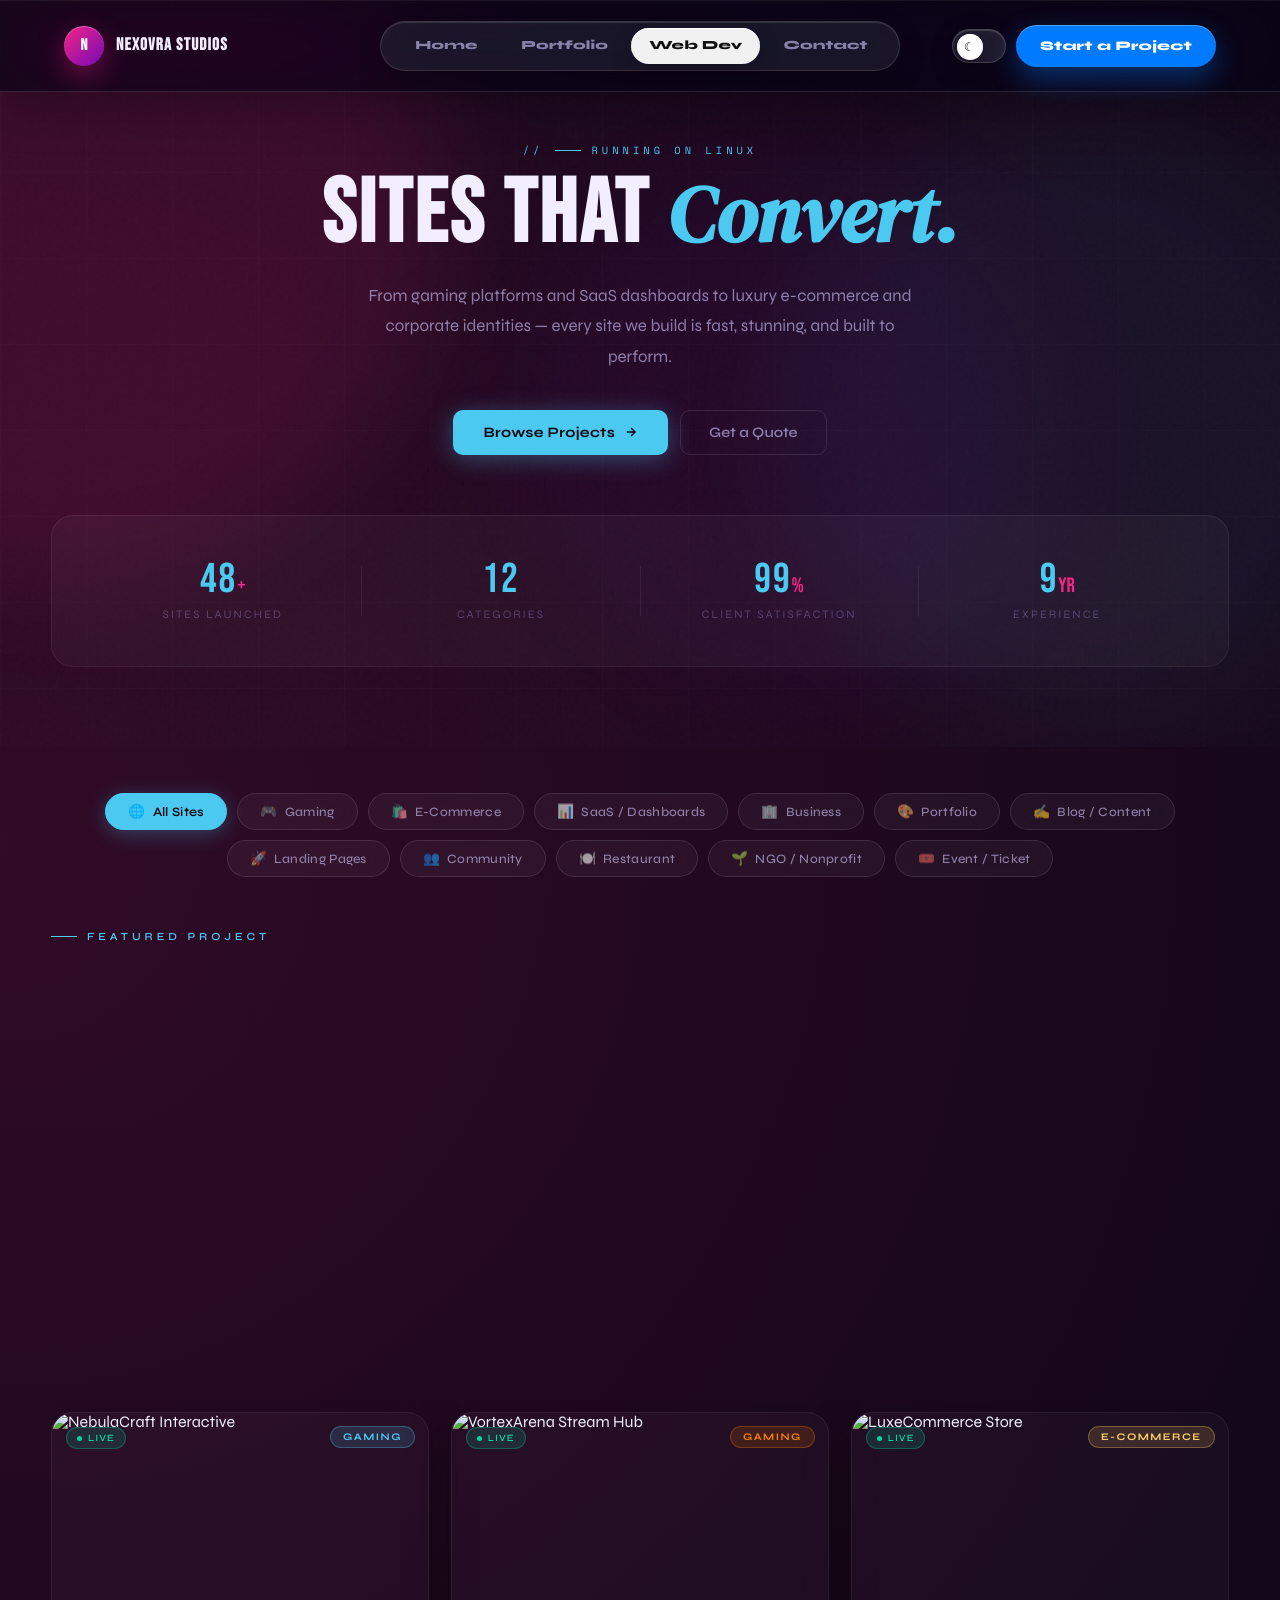
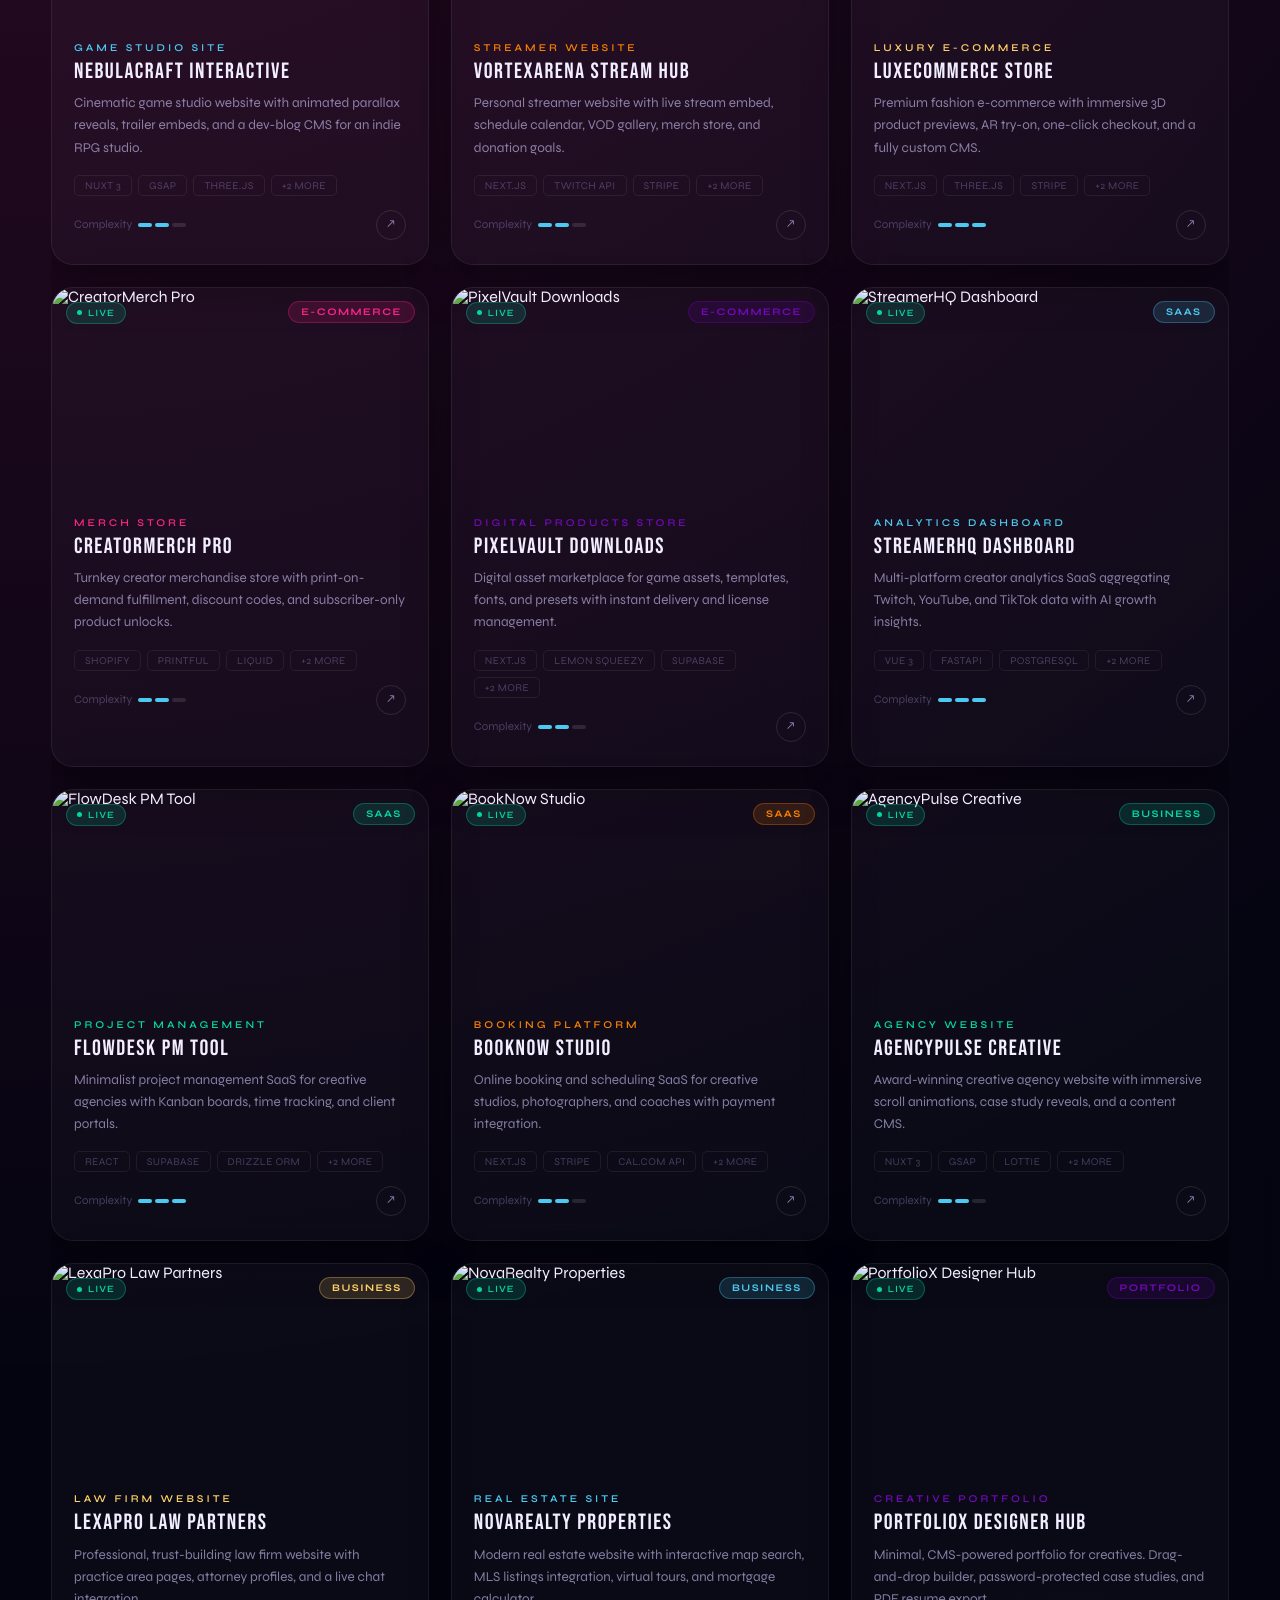
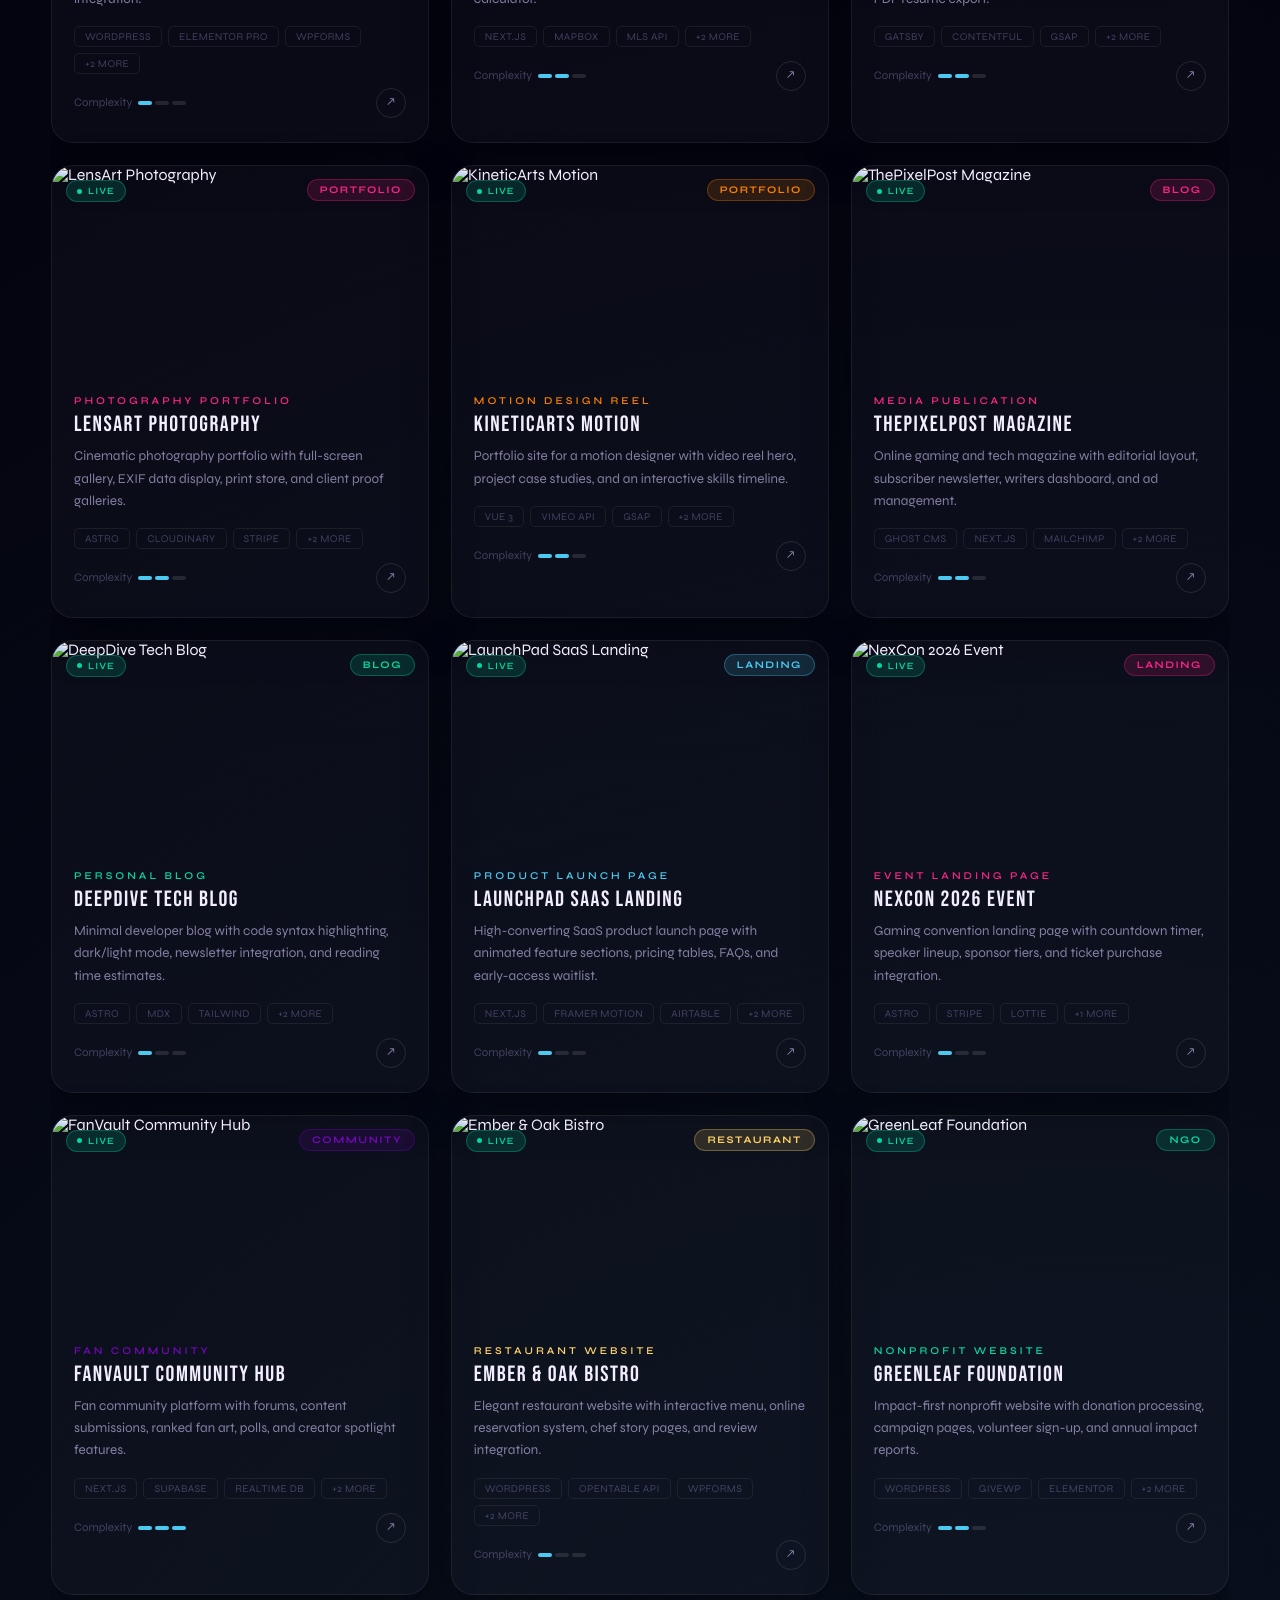
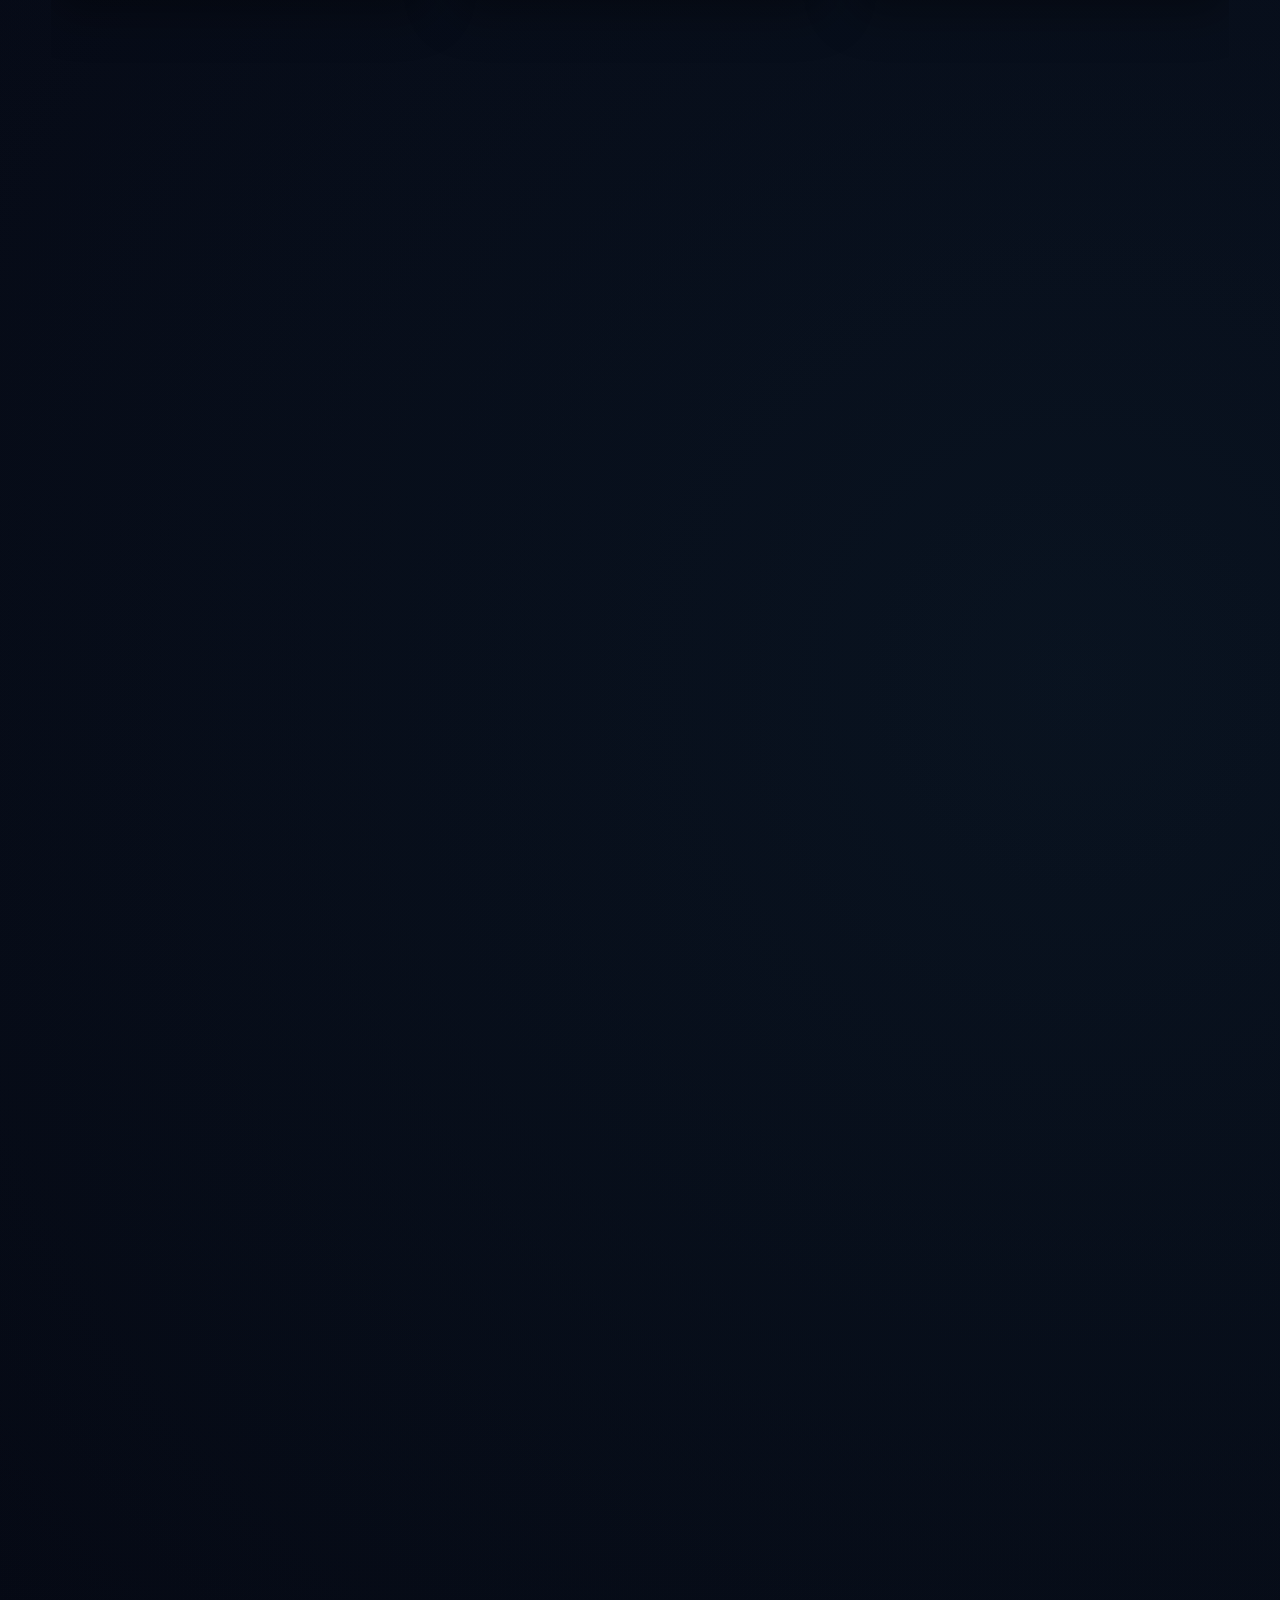
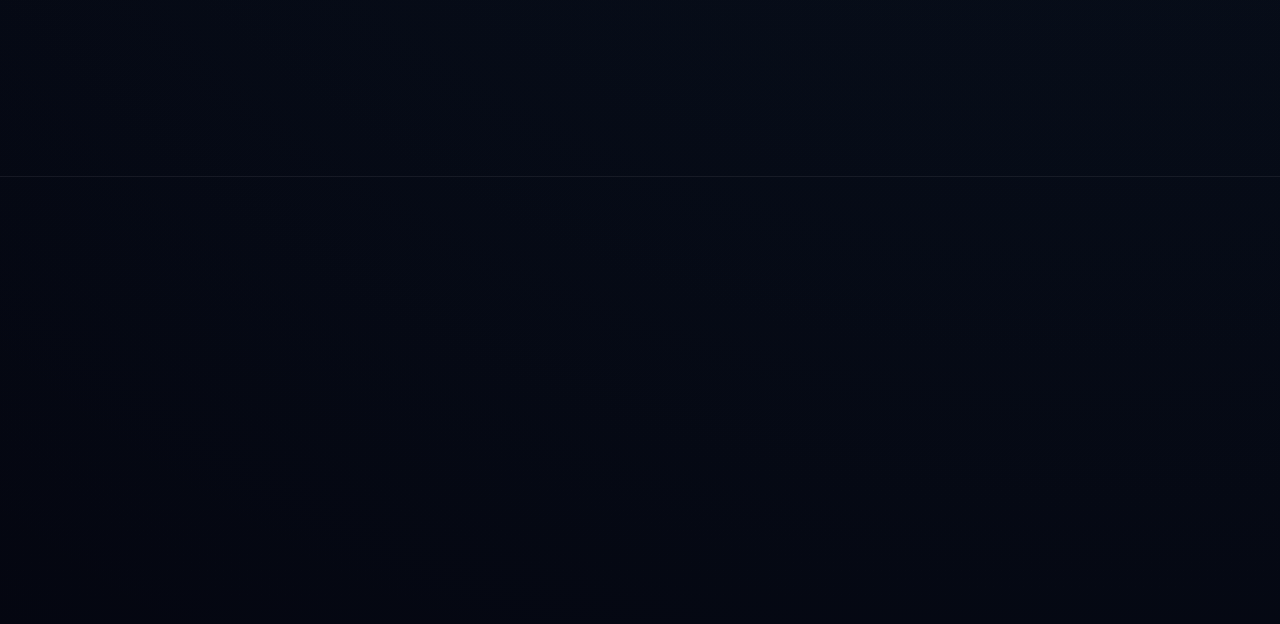
==== apps.html @ 4de44e4e "Add files via upload" ====
<!DOCTYPE html>
<html lang="en" data-theme="dark">
<head>
<meta charset="UTF-8">
<meta name="viewport" content="width=device-width,initial-scale=1,viewport-fit=cover">
<meta name="description" content="Nexovra Studios — Website Development Portfolio. Gaming sites, e-commerce, SaaS dashboards, business, portfolio, and more.">
<meta property="og:title" content="Web Dev Portfolio | Nexovra Studios">
<title>Web Dev Portfolio | Nexovra Studios</title>
<link rel="preconnect" href="https://fonts.googleapis.com">
<link rel="preconnect" href="https://fonts.gstatic.com" crossorigin>
<link href="https://fonts.googleapis.com/css2?family=Bebas+Neue&family=Syne:wght@400;500;600;700;800&family=DM+Serif+Display:ital@0;1&family=Space+Mono:ital,wght@0,400;0,700;1,400&display=swap" rel="stylesheet">
<link rel="stylesheet" href="shared.css">
<style>

.wd-hero {
  padding:140px 0 80px;
  position:relative; overflow:hidden; text-align:center;
}
.wd-hero-bg { position:absolute; inset:0; pointer-events:none; }
.wd-grain {
  position:absolute; inset:0;
  background-image:url("data:image/svg+xml,%3Csvg viewBox='0 0 200 200' xmlns='http://www.w3.org/2000/svg'%3E%3Cfilter id='n'%3E%3CfeTurbulence type='fractalNoise' baseFrequency='0.85' numOctaves='4'/%3E%3C/filter%3E%3Crect width='100%25' height='100%25' filter='url(%23n)' opacity='1'/%3E%3C/svg%3E");
  opacity:0.022;
}
.wd-b1{position:absolute;width:580px;height:580px;border-radius:50%;filter:blur(110px);background:rgba(76,201,240,0.1);top:-180px;right:-60px;}
.wd-b2{position:absolute;width:460px;height:460px;border-radius:50%;filter:blur(100px);background:rgba(247,37,133,0.08);bottom:-100px;left:-40px;}
.wd-b3{position:absolute;width:300px;height:300px;border-radius:50%;filter:blur(90px);background:rgba(114,9,183,0.07);top:40%;left:30%;}
.wd-grid-bg{
  position:absolute; inset:0;
  background-image:linear-gradient(var(--border) 1px,transparent 1px),linear-gradient(90deg,var(--border) 1px,transparent 1px);
  background-size:72px 72px;
  mask-image:radial-gradient(ellipse 75% 85% at 50% 50%,black,transparent);
  opacity:0.42;
}
.wd-hero-inner { position:relative; z-index:2; }
.wd-hero-inner h1 {
  font-family:var(--font-display);
  font-size:clamp(3.6rem,7vw,7.5rem);
  letter-spacing:3px; line-height:0.93; margin-bottom:24px;
}
.wd-hero-inner h1 em { font-family:var(--font-serif); font-style:italic; color:var(--accent-2); font-size:0.88em; letter-spacing:0; }
.wd-hero-inner p { color:var(--text-2); font-size:clamp(0.9rem,1.5vw,1.06rem); line-height:1.78; max-width:560px; margin:0 auto 38px; }

/* Stats strip */
.wd-stats {
  display:flex; align-items:center; justify-content:center;
  gap:0; flex-wrap:wrap; margin-top:60px;
  border:1px solid var(--border); border-radius:var(--radius-lg);
  background:var(--surface); padding:32px;
}
.wd-stat { flex:1 1 120px; text-align:center; padding:12px 28px; }
.wd-stat-v { font-family:var(--font-display); font-size:2.6rem; color:var(--accent-2); letter-spacing:2px; line-height:1; display:inline; }
.wd-stat-s { font-family:var(--font-display); font-size:1.3rem; color:var(--accent); display:inline; }
.wd-stat-l { font-size:0.72rem; color:var(--text-3); letter-spacing:2px; text-transform:uppercase; margin-top:7px; }
.wd-sdiv { width:1px; height:50px; background:var(--border); flex-shrink:0; }

/* ── FILTER ── */
.wd-filter {
  display:flex; gap:10px; flex-wrap:wrap; justify-content:center;
  padding:56px 0 52px;
}
.wd-filter-btn {
  display:flex; align-items:center; gap:7px;
  padding:9px 22px; border:1px solid var(--border-2);
  border-radius:50px; font-size:0.8rem; font-weight:500;
  color:var(--text-2); letter-spacing:0.3px;
  transition:border-color 0.28s, color 0.28s, background 0.28s, transform 0.32s var(--ease-spring);
}
.wd-filter-btn:hover { border-color:var(--accent-2); color:var(--text); background:rgba(76,201,240,0.07); transform:translateY(-2px); }
.wd-filter-btn.active { background:var(--accent-2); border-color:var(--accent-2); color:#06060f; font-weight:600; box-shadow:0 4px 20px rgba(76,201,240,0.3); }
.wd-filter-btn .fbi { font-size:0.85rem; }

/* ── FEATURED SHOWCASE ── */
.featured-section { padding:0 0 40px; }
.featured-label {
  display:inline-flex; align-items:center; gap:10px;
  font-size:0.67rem; letter-spacing:4px; text-transform:uppercase;
  color:var(--accent-2); margin-bottom:22px; font-weight:600;
}
.featured-label::before { content:''; display:block; width:26px; height:1px; background:var(--accent-2); }

.featured-card {
  display:grid; grid-template-columns:1.1fr 0.9fr;
  border:1px solid var(--border); border-radius:var(--radius-xl);
  overflow:hidden; background:var(--card-bg);
  transition:box-shadow 0.4s, border-color 0.35s;
  cursor:pointer;
  position:relative;
}
.featured-card:hover { border-color:var(--border-2); box-shadow:0 32px 80px rgba(0,0,0,0.5); }
.featured-card:focus-visible { outline:2px solid var(--accent-2); outline-offset:3px; }
.fc-img-wrap {
  position:relative; min-height:380px; overflow:hidden;
}
.fc-img-wrap img {
  width:100%; height:100%; object-fit:cover;
  transition:transform 0.7s var(--ease-out);
}
.featured-card:hover .fc-img-wrap img { transform:scale(1.04); }
.fc-img-overlay {
  position:absolute; inset:0;
  background:linear-gradient(to right, transparent 60%, var(--card-bg));
}
.fc-badge-strip {
  position:absolute; top:18px; left:18px;
  display:flex; gap:8px;
}
.fc-badge {
  padding:5px 14px; border-radius:50px;
  font-size:0.65rem; font-weight:700; letter-spacing:1.5px; text-transform:uppercase;
  backdrop-filter:blur(12px);
}
.fc-body {
  padding:44px 44px 40px;
  display:flex; flex-direction:column; justify-content:center;
}
.fc-cat { font-size:0.67rem; letter-spacing:3px; text-transform:uppercase; font-weight:600; margin-bottom:10px; }
.fc-title { font-family:var(--font-display); font-size:clamp(2rem,2.8vw,2.6rem); letter-spacing:2px; margin-bottom:14px; line-height:1.05; }
.fc-desc { color:var(--text-2); font-size:0.9rem; line-height:1.75; margin-bottom:22px; }
.fc-stack { display:flex; gap:7px; flex-wrap:wrap; margin-bottom:22px; }
.fc-tech {
  padding:4px 12px; border-radius:5px;
  background:var(--surface-2); border:1px solid var(--border-2);
  font-size:0.72rem; color:var(--text-2); letter-spacing:0.4px;
}
.fc-meta-row { display:flex; align-items:center; gap:18px; margin-bottom:28px; flex-wrap:wrap; }
.fc-meta-item { font-size:0.8rem; color:var(--text-3); display:flex; align-items:center; gap:6px; }
.fc-meta-icon { font-size:0.85rem; }
.fc-actions { display:flex; gap:11px; flex-wrap:wrap; }
.view-btn {
  display:inline-flex; align-items:center; gap:8px;
  padding:12px 26px; background:var(--accent-2); color:#06060f;
  border-radius:var(--radius-sm); font-weight:700; font-size:0.87rem;
  transition:transform 0.32s var(--ease-spring), box-shadow 0.28s;
  box-shadow:0 4px 20px rgba(76,201,240,0.32);
}
.view-btn:hover { transform:translateY(-2px) scale(1.04); box-shadow:0 8px 28px rgba(76,201,240,0.48); }


.wd-grid-section { padding:12px 0 120px; }
.wd-grid {
  display:grid;
  grid-template-columns:repeat(auto-fill,minmax(340px,1fr));
  gap:22px;
}


.wd-card {
  border-radius:var(--radius-lg); overflow:hidden;
  border:1px solid var(--border); background:var(--card-bg);
  cursor:pointer;
  transition:transform 0.44s var(--ease-spring), border-color 0.3s, box-shadow 0.4s;
  position:relative;
}
.wd-card:hover { transform:translateY(-9px); border-color:var(--border-2); box-shadow:var(--shadow-lg); }
.wd-card:focus-visible { outline:2px solid var(--accent-2); outline-offset:3px; }
.wd-thumb {
  width:100%; height:208px; position:relative; overflow:hidden;
}
.wd-thumb img {
  width:100%; height:100%; object-fit:cover;
  transition:transform 0.65s var(--ease-out);
}
.wd-card:hover .wd-thumb img { transform:scale(1.07); }
.wd-thumb-fallback {
  width:100%; height:100%;
  display:flex; align-items:center; justify-content:center; font-size:3rem;
}
.wd-thumb-overlay {
  position:absolute; inset:0;
  background:linear-gradient(to top, rgba(6,6,15,0.72) 0%, transparent 50%);
  opacity:0; transition:opacity 0.35s;
  display:flex; align-items:flex-end; padding:16px;
}
.wd-card:hover .wd-thumb-overlay { opacity:1; }
.wd-overlay-text { font-size:0.75rem; font-weight:600; letter-spacing:1px; color:#fff; text-transform:uppercase; }
.wd-cat-badge {
  position:absolute; top:13px; right:13px;
  padding:4px 12px; border-radius:50px;
  font-size:0.63rem; font-weight:700; letter-spacing:1.5px; text-transform:uppercase;
  backdrop-filter:blur(14px);
}
.wd-live-dot {
  position:absolute; top:14px; left:14px;
  display:flex; align-items:center; gap:6px;
  padding:4px 10px; border-radius:50px;
  background:rgba(6,214,160,0.15); border:1px solid rgba(6,214,160,0.3);
  font-size:0.6rem; font-weight:600; letter-spacing:1px; text-transform:uppercase; color:#06d6a0;
}
.ld-pulse { width:5px; height:5px; border-radius:50%; background:#06d6a0; animation:ldp 1.8s ease-in-out infinite; }
@keyframes ldp { 0%,100%{transform:scale(1);opacity:1} 50%{transform:scale(1.7);opacity:0.4} }

.wd-meta { padding:20px 22px 24px; }
.wd-type { font-size:0.65rem; letter-spacing:3px; text-transform:uppercase; font-weight:600; margin-bottom:6px; }
.wd-title { font-family:var(--font-display); font-size:1.38rem; letter-spacing:1.5px; margin-bottom:8px; line-height:1.1; }
.wd-desc { color:var(--text-2); font-size:0.84rem; line-height:1.65; margin-bottom:16px; }
.wd-stack { display:flex; gap:6px; flex-wrap:wrap; margin-bottom:14px; }
.wd-stack span {
  padding:3px 10px; border-radius:5px;
  border:1px solid var(--border); font-size:0.65rem;
  letter-spacing:0.4px; color:var(--text-3); text-transform:uppercase;
}
.wd-footer { display:flex; justify-content:space-between; align-items:center; }
.wd-complexity {
  display:flex; align-items:center; gap:6px;
  font-size:0.72rem; color:var(--text-3);
}
.complexity-bars { display:flex; gap:3px; }
.cb { width:14px; height:4px; border-radius:2px; background:var(--border-2); }
.cb.filled { background:var(--accent-2); }
.wd-arrow {
  width:30px; height:30px; border-radius:50%;
  border:1px solid var(--border-2);
  display:flex; align-items:center; justify-content:center;
  font-size:0.75rem; color:var(--text-2);
  transition:background 0.28s, border-color 0.28s, color 0.28s, transform 0.32s var(--ease-spring);
}
.wd-card:hover .wd-arrow { background:var(--accent-2); border-color:var(--accent-2); color:#06060f; transform:rotate(-45deg); }


.modal-preview-img {
  width:100%; height:290px; object-fit:cover;
  border-radius:var(--radius-md); margin-bottom:28px;
}
.modal-preview-fallback {
  width:100%; height:230px; border-radius:var(--radius-md);
  display:flex; align-items:center; justify-content:center;
  font-size:4.5rem; margin-bottom:28px;
}
.modal-tag-row { display:flex; gap:8px; flex-wrap:wrap; margin-bottom:22px; }
.modal-tag {
  padding:5px 14px; border-radius:50px;
  font-size:0.67rem; font-weight:600; letter-spacing:1.5px; text-transform:uppercase;
  border:1px solid var(--border-2);
}
.m-title { font-family:var(--font-display); font-size:2.3rem; letter-spacing:2px; margin-bottom:5px; }
.m-type  { font-size:0.68rem; letter-spacing:3px; text-transform:uppercase; color:var(--accent-2); font-weight:600; margin-bottom:24px; }
.m-info-grid { display:grid; grid-template-columns:1fr 1fr; gap:14px; margin-bottom:24px; }
.m-info-box {
  background:var(--surface-2); border:1px solid var(--border);
  border-radius:var(--radius-md); padding:16px 18px;
}
.m-info-box h4 { font-size:0.63rem; letter-spacing:3px; text-transform:uppercase; color:var(--text-3); margin-bottom:8px; font-weight:600; }
.m-info-box p { font-size:0.86rem; color:var(--text-2); line-height:1.6; }
.m-tech-wrap { display:flex; gap:7px; flex-wrap:wrap; }
.m-tech { padding:4px 12px; border-radius:5px; background:var(--surface-3); border:1px solid var(--border-2); font-size:0.74rem; color:var(--text-2); }
.m-section { margin-bottom:22px; }
.m-section h3 { font-family:var(--font-display); font-size:1.18rem; letter-spacing:2px; margin-bottom:10px; }
.m-section p { color:var(--text-2); font-size:0.88rem; line-height:1.75; }
.m-features { display:grid; grid-template-columns:1fr 1fr; gap:9px; }
.m-feat { display:flex; align-items:center; gap:10px; font-size:0.85rem; color:var(--text-2); }
.mf-check { width:18px; height:18px; border-radius:5px; background:rgba(76,201,240,0.15); border:1px solid rgba(76,201,240,0.3); display:flex; align-items:center; justify-content:center; color:var(--accent-2); font-size:0.6rem; flex-shrink:0; }
.m-score-row { display:flex; gap:14px; flex-wrap:wrap; margin-bottom:22px; }
.m-score {
  display:flex; align-items:center; gap:8px;
  padding:10px 18px; border-radius:var(--radius-sm);
  background:var(--surface-2); border:1px solid var(--border);
  font-size:0.82rem; color:var(--text-2);
}
.m-score-val { font-family:var(--font-display); font-size:1.3rem; color:var(--accent-2); }
.m-actions { display:flex; gap:12px; flex-wrap:wrap; margin-top:28px; padding-top:22px; border-top:1px solid var(--border); }

/* ── NO RESULTS ── */
.no-results { text-align:center; padding:80px 20px; color:var(--text-3); }
.no-results .nr-ico { font-size:3rem; margin-bottom:16px; }

/* ── CTA BOTTOM ── */
.wd-cta { padding:0 0 120px; }
.wd-cta-box {
  position:relative; border:1px solid var(--border); border-radius:var(--radius-xl);
  padding:88px 40px; text-align:center; overflow:hidden;
  background:var(--surface);
}
.wd-cta-blob { position:absolute; inset:0; background:radial-gradient(ellipse 55% 70% at 50% 0%,rgba(76,201,240,0.12),transparent); pointer-events:none; }
.wd-cta-grid {
  position:absolute; inset:0;
  background-image:linear-gradient(var(--border) 1px,transparent 1px),linear-gradient(90deg,var(--border) 1px,transparent 1px);
  background-size:56px 56px;
  mask-image:radial-gradient(ellipse 80% 80% at 50% 50%,black 25%,transparent);
  opacity:0.35; pointer-events:none;
}
.wd-cta-inner { position:relative; z-index:1; }
.wd-cta-inner h2 { font-family:var(--font-display); font-size:clamp(2.5rem,5vw,4.5rem); letter-spacing:3px; margin:14px 0 18px; line-height:1.05; }
.wd-cta-inner h2 em { font-family:var(--font-serif); font-style:italic; color:var(--accent-2); letter-spacing:0; font-size:0.86em; }
.wd-cta-inner p { color:var(--text-2); max-width:440px; margin:0 auto 36px; line-height:1.75; font-size:0.95rem; }

/* ── RESPONSIVE ── */
@media (max-width:1024px) {
  .featured-card { grid-template-columns:1fr; }
  .fc-img-wrap { min-height:260px; }
  .fc-body { padding:30px 28px 32px; }
}
@media (max-width:768px) {
  .wd-grid { grid-template-columns:1fr; }
  .m-info-grid { grid-template-columns:1fr; }
  .m-features { grid-template-columns:1fr; }
  .wd-stats { flex-direction:column; gap:20px; }
  .wd-sdiv { width:60px; height:1px; }
  .modal-preview-img { height:200px; }
}
@media (max-width:480px) {
  .fc-body { padding:22px 20px 26px; }
  .wd-cta-box { padding:60px 20px; }
}
</style>
</head>
<body id="top">

<div id="page-loader" aria-label="Loading" role="status">
  <div class="pl-inner">
    <div class="pl-logo">NEX<span>O</span>VRA</div>
    <div class="pl-bar"><div class="pl-fill"></div></div>
  </div>
</div>

<div id="cursor" aria-hidden="true"></div>
<div id="cursor-ring" aria-hidden="true"></div>


<!-- NAVBAR -->
<header class="navbar" id="navbar" role="banner">
  <div class="nav-inner container-wide">
    <a href="#top" class="nav-logo">
      <span class="logo-mark" aria-hidden="true">N</span>
      <span class="logo-text">Nexovra Studios</span>
    </a>
    <nav class="nav-links" id="nav-links" aria-label="Primary navigation">
      <a href="index.html" class="nav-item">Home</a>
      
      
      <a href="portfolio.html"       class="nav-item" >Portfolio</a>
      <a href="apps.html"         class="nav-item active">Web Dev</a>
      <a href="https://www.instagram.com/nexovrastudios"   class="nav-item">Contact</a>
    </nav>
    <div class="nav-right">
      <button class="theme-toggle" id="theme-toggle" aria-label="Toggle colour theme" aria-pressed="false">
        <span class="tt-knob" aria-hidden="true">☾</span>
      </button>
      <a href="https://www.instagram.com/nexovrastudios" class="nav-cta">Start a Project</a>
      <button class="hamburger" id="hamburger" aria-label="Toggle menu" aria-expanded="false" aria-controls="nav-links">
        <span></span><span></span><span></span>
      </button>
    </div>
  </div>
</header>

<!-- ═══════ HERO ═══════ -->
<section class="wd-hero" id="home" aria-label="Web Dev Portfolio Hero">
  <div class="wd-hero-bg">
    <div class="wd-grain"></div>
    <div class="wd-b1"></div><div class="wd-b2"></div><div class="wd-b3"></div>
    <div class="wd-grid-bg"></div>
  </div>
  <div class="container wd-hero-inner">
    <div class="section-tag" style="justify-content:center;color:var(--accent-2)">
      <span style="background:var(--accent-2);display:block;width:26px;height:1px"></span>
      <span class="platform-badge">Running on Web</span>
    </div>
    <h1>Sites That <em>Convert.</em></h1>
    <p>From gaming platforms and SaaS dashboards to luxury e-commerce and corporate identities — every site we build is fast, stunning, and built to perform.</p>
    <div style="display:flex;gap:12px;justify-content:center;flex-wrap:wrap">
      <a href="#wd-grid" class="btn-primary" style="background:var(--accent-2);color:#06060f;box-shadow:0 4px 24px rgba(76,201,240,0.35)">
        Browse Projects
        <svg width="14" height="14" viewBox="0 0 24 24" fill="none" stroke="currentColor" stroke-width="2.5"><path d="M5 12h14M12 5l7 7-7 7"/></svg>
      </a>
      <a href="https://www.instagram.com/nexovrastudios" target="_blank" rel="noopener noreferrer" class="btn-ghost">Get a Quote</a>
    </div>

    <!-- Stats -->
    <div class="wd-stats reveal">
      <div class="wd-stat">
        <div><span class="wd-stat-v" data-target="48">0</span><span class="wd-stat-s">+</span></div>
        <div class="wd-stat-l">Sites Launched</div>
      </div>
      <div class="wd-sdiv"></div>
      <div class="wd-stat">
        <div><span class="wd-stat-v" data-target="12">0</span><span class="wd-stat-s"></span></div>
        <div class="wd-stat-l">Categories</div>
      </div>
      <div class="wd-sdiv"></div>
      <div class="wd-stat">
        <div><span class="wd-stat-v" data-target="99">0</span><span class="wd-stat-s">%</span></div>
        <div class="wd-stat-l">Client Satisfaction</div>
      </div>
      <div class="wd-sdiv"></div>
      <div class="wd-stat">
        <div><span class="wd-stat-v" data-target="9">0</span><span class="wd-stat-s">yr</span></div>
        <div class="wd-stat-l">Experience</div>
      </div>
    </div>
  </div>
</section>

<!-- ═══════ FILTER ═══════ -->
<div class="container">
  <div class="wd-filter" role="group" aria-label="Filter web projects">
    <button class="wd-filter-btn active" data-cat="all"><span class="fbi">🌐</span> All Sites</button>
    <button class="wd-filter-btn" data-cat="gaming"><span class="fbi">🎮</span> Gaming</button>
    <button class="wd-filter-btn" data-cat="ecommerce"><span class="fbi">🛍️</span> E-Commerce</button>
    <button class="wd-filter-btn" data-cat="saas"><span class="fbi">📊</span> SaaS / Dashboards</button>
    <button class="wd-filter-btn" data-cat="business"><span class="fbi">🏢</span> Business</button>
    <button class="wd-filter-btn" data-cat="portfolio"><span class="fbi">🎨</span> Portfolio</button>
    <button class="wd-filter-btn" data-cat="blog"><span class="fbi">✍️</span> Blog / Content</button>
    <button class="wd-filter-btn" data-cat="landing"><span class="fbi">🚀</span> Landing Pages</button>
    <button class="wd-filter-btn" data-cat="community"><span class="fbi">👥</span> Community</button>
    <button class="wd-filter-btn" data-cat="restaurant"><span class="fbi">🍽️</span> Restaurant</button>
    <button class="wd-filter-btn" data-cat="ngo"><span class="fbi">🌱</span> NGO / Nonprofit</button>
    <button class="wd-filter-btn" data-cat="event"><span class="fbi">🎟️</span> Event / Ticket</button>
  </div>
</div>

<!-- ═══════ FEATURED ═══════ -->
<section class="featured-section container reveal" id="featured-section" aria-label="Featured project">
  <div class="featured-label">Featured Project</div>
  <div id="featured-card"></div>
</section>

<!-- ═══════ GRID ═══════ -->
<section class="wd-grid-section container" id="wd-grid" aria-label="Website projects grid">
  <div class="wd-grid" id="wd-grid-el"></div>
</section>

<!-- ═══════ MODAL ═══════ -->
<div class="modal-overlay" id="wd-modal" role="dialog" aria-modal="true" aria-labelledby="m-title-text">
  <div class="modal-box">
    <div class="modal-close">
      <button class="modal-close-btn" id="wd-modal-close" aria-label="Close modal">✕</button>
    </div>
    <div class="modal-content" id="wd-modal-content"></div>
  </div>
</div>

<!-- ═══════ CTA ═══════ -->
<section class="wd-cta container">
  <div class="wd-cta-box reveal-s">
    <div class="wd-cta-blob"></div>
    <div class="wd-cta-grid"></div>
    <div class="wd-cta-inner">
      <div class="section-tag" style="justify-content:center;color:var(--accent-2)">
        <span style="background:var(--accent-2);display:block;width:26px;height:1px"></span>
        Ready to Build?
      </div>
      <h2>Your website,<br><em>reimagined.</em></h2>
      <p>We design and develop websites that look world-class, load fast, and convert visitors into fans. Let's talk about your vision.</p>
      <div style="display:flex;gap:12px;justify-content:center;flex-wrap:wrap">
        <a href="https://www.instagram.com/nexovrastudios"
           class="btn-primary lg" style="background:var(--accent-2);color:#06060f;box-shadow:0 4px 24px rgba(76,201,240,0.35)">
          Start Your Website
          <svg width="14" height="14" viewBox="0 0 24 24" fill="none" stroke="currentColor" stroke-width="2.5"><path d="M5 12h14M12 5l7 7-7 7"/></svg>
        </a>
        <a href="#wd-grid" class="btn-ghost" data-filter-jump="portfolio">Full Portfolio</a>
      </div>
    </div>
  </div>
</section>



<!-- ═══════ APPS / COMING SOON ═══════ -->
<section class="nx-mini-section container reveal-s" id="apps" aria-label="Apps coming soon">
  <div class="nx-mini-card">
    <div class="section-tag" style="color:var(--accent-2)">
      <span style="background:var(--accent-2);display:block;width:26px;height:1px"></span>
      Apps Coming Soon
    </div>
    <h2>NexStream Studio, NexBrand AI, NexEmote.</h2>
    <p>Apps page ab broken nahi hai. Human civilization may still be, but at least yeh button kaam karega. 😌</p>
    <button type="button" class="btn-primary" id="open-coming-popup">Preview Update</button>
  </div>
</section>


<!-- COMING SOON POPUP -->
<div id="nxComingSoonPopup" aria-hidden="true">
  <div class="nx-coming-card" role="dialog" aria-modal="true" aria-labelledby="nx-coming-title">
    <button class="nx-coming-close" type="button" aria-label="Close coming soon popup">×</button>
    <div class="nx-coming-star" aria-hidden="true">✦</div>
    <div class="nx-coming-tag">Nexovra Apps</div>
    <h2 class="nx-coming-title" id="nx-coming-title">Coming Soon</h2>
    <p class="nx-coming-text">Apps section is in maintenance mode. Update preview is ready and the full apps page can be connected later.</p>
    <button class="nx-coming-btn" type="button">Dismiss</button>
  </div>
</div>

<!-- FOOTER -->
<footer class="site-footer" role="contentinfo">
  <div class="container">
    <div class="footer-grid">
      <div class="footer-brand">
        <a href="#top" class="nav-logo">
          <span class="logo-mark" aria-hidden="true">N</span>
          <span class="logo-text">Nexovra Studios</span>
        </a>
        <p>Crafting logos, overlays, branding & web experiences for modern creators since 2017.</p>
      </div>
      <div class="footer-col">
        <h4>Services</h4>
        <a href="#wd-grid">Logo Design</a>
        <a href="#wd-grid">Banners</a>
        <a href="#wd-grid" data-filter-jump="all">Web Dev</a>
        <a href="#wd-grid">Overlays</a>
        <a href="#wd-grid">Animations</a>
      </div>
      <div class="footer-col">
        <h4>Pages</h4>
        <a href="#top">Home</a>
        <a href="#wd-grid" data-filter-jump="portfolio">Portfolio</a>
        <a href="#wd-grid" data-filter-jump="all">Web Dev</a>
        <a href="#apps">Apps</a>
        <a href="#contact">Contact</a>
      </div>
      <div class="footer-col">
        <h4>Connect</h4>
        <a href="https://www.instagram.com/nexovrastudios" target="_blank" rel="noopener">Instagram</a>
        <a href="https://www.facebook.com/share/17kjQojSUK/" target="_blank" rel="noopener">Facebook</a>
        <a href="https://www.linkedin.com/company/shariqindustries/" target="_blank" rel="noopener">LinkedIn</a>
        <a href="https://x.com/nexovrastudios" target="_blank" rel="noopener">X (Twitter)</a>
      </div>
    </div>
    <div class="footer-bottom">
      <p>© 2017–2026 Nexovra Studios. All rights reserved.</p>
      <div class="social-row">
        <a href="https://www.instagram.com/nexovrastudios" target="_blank" rel="noopener" class="social-btn" aria-label="Instagram">IG</a>
        <a href="https://x.com/nexovrastudios" target="_blank" rel="noopener" class="social-btn" aria-label="X">𝕏</a>
        <a href="https://www.linkedin.com/company/shariqindustries/" target="_blank" rel="noopener" class="social-btn" aria-label="LinkedIn">in</a>
        <a href="https://www.facebook.com/share/17kjQojSUK/" target="_blank" rel="noopener" class="social-btn" aria-label="Facebook">fb</a>
      </div>
    </div>
  </div>
</footer>

<script src="shared.js"></script>
<script>
/* ═══════════════════════════════════════
   WEB DEV PROJECT DATA — 24 Projects
═══════════════════════════════════════ */
const wdProjects = [

  /* ── GAMING ── */
  {
    id:'w1', cat:'gaming', featured:true,
    type:'Gaming Platform', title:'Apex Gaming Hub',
    desc:'Full-featured esports community platform with live tournament brackets, real-time leaderboards, team management, and Discord integration.',
    thumb:'https://images.unsplash.com/photo-1542751371-adc38448a05e?w=1200&q=85',
    icon:'🕹️', accentClr:'#f72585', accentRgb:'247,37,133',
    badgeTxt:'Gaming', complexity:3,
    stack:['React 18','Node.js','MongoDB','Socket.io','Tailwind'],
    purpose:'Central esports hub for competitive gaming communities to organize, compete, and grow.',
    usedFor:'Esports orgs, gaming clans, LAN event organizers, competitive communities.',
    industry:'Gaming & Esports',
    projectType:'Web Application + Community Platform',
    deliveryTime:'6 weeks',
    pages:'12+',
    features:['Live tournament brackets (single/double elim)','Real-time leaderboards with ELO','Player profiles & match history','Team roster management','Discord OAuth login','Clip showcase gallery','Admin match management panel','Mobile-responsive scoreboard'],
    perf:97, seo:94, mobile:98
  },
  {
    id:'w2', cat:'gaming',
    type:'Game Studio Site', title:'NebulaCraft Interactive',
    desc:'Cinematic game studio website with animated parallax reveals, trailer embeds, and a dev-blog CMS for an indie RPG studio.',
    thumb:'https://images.unsplash.com/photo-1511512578047-dfb367046420?w=800&q=80',
    icon:'🌌', accentClr:'#4cc9f0', accentRgb:'76,201,240',
    badgeTxt:'Gaming', complexity:2,
    stack:['Nuxt 3','GSAP','Three.js','Sanity CMS','Netlify'],
    purpose:'Establish a world-class online presence for an indie game studio pre-launch.',
    usedFor:'Game studios, indie developers, game jam teams.',
    industry:'Indie Game Development',
    projectType:'Marketing + Content Site',
    deliveryTime:'4 weeks',
    pages:'8',
    features:['Cinematic scroll parallax','Embedded trailer with custom player','Dev-blog with CMS','Roadmap timeline','Email wishlist capture','Press/media kit page','Team page with bios','Steam Wishlist integration'],
    perf:99, seo:97, mobile:99
  },
  {
    id:'w3', cat:'gaming',
    type:'Streamer Website', title:'VortexArena Stream Hub',
    desc:'Personal streamer website with live stream embed, schedule calendar, VOD gallery, merch store, and donation goals.',
    thumb:'https://images.unsplash.com/photo-1493711662062-fa541adb3fc8?w=800&q=80',
    icon:'⚡', accentClr:'#f77f00', accentRgb:'247,127,0',
    badgeTxt:'Gaming', complexity:2,
    stack:['Next.js','Twitch API','Stripe','Vercel','Prisma'],
    purpose:'Give a top streamer a professional home base outside of Twitch.',
    usedFor:'Twitch streamers, YouTube gaming creators, content creators.',
    industry:'Content Creation',
    projectType:'Creator Hub + Micro-Store',
    deliveryTime:'3 weeks',
    pages:'6',
    features:['Live stream embed (Twitch/YouTube)','Stream schedule with calendar','VOD archive gallery','Merch store with Stripe','Donation goals widget','Community Discord link wall','Fan art showcase','Subscriber perks page'],
    perf:96, seo:92, mobile:97
  },

  /* ── E-COMMERCE ── */
  {
    id:'w4', cat:'ecommerce',
    type:'Luxury E-Commerce', title:'LuxeCommerce Store',
    desc:'Premium fashion e-commerce with immersive 3D product previews, AR try-on, one-click checkout, and a fully custom CMS.',
    thumb:'https://images.unsplash.com/photo-1556742049-0cfed4f6a45d?w=800&q=80',
    icon:'🛍️', accentClr:'#ffd166', accentRgb:'255,209,102',
    badgeTxt:'E-Commerce', complexity:3,
    stack:['Next.js','Three.js','Stripe','Supabase','Framer Motion'],
    purpose:'Redefine online luxury retail with immersive product experiences.',
    usedFor:'Luxury fashion brands, designer goods, premium accessories.',
    industry:'Fashion & Retail',
    projectType:'E-Commerce + 3D Showcase',
    deliveryTime:'8 weeks',
    pages:'15+',
    features:['3D product model viewer','AR try-on (WebXR)','Smart wishlist & saved looks','Advanced size guide','One-click Stripe checkout','Review system with photos','Real-time inventory sync','Abandoned cart email flows'],
    perf:94, seo:96, mobile:95
  },
  {
    id:'w5', cat:'ecommerce',
    type:'Merch Store', title:'CreatorMerch Pro',
    desc:'Turnkey creator merchandise store with print-on-demand fulfillment, discount codes, and subscriber-only product unlocks.',
    thumb:'https://images.unsplash.com/photo-1441986300917-64674bd600d8?w=800&q=80',
    icon:'👕', accentClr:'#f72585', accentRgb:'247,37,133',
    badgeTxt:'E-Commerce', complexity:2,
    stack:['Shopify','Printful','Liquid','Klaviyo','Judge.me'],
    purpose:'Allow content creators to monetize their audience with custom merch effortlessly.',
    usedFor:'Streamers, YouTubers, TikTokers, musicians, podcasters.',
    industry:'Creator Economy',
    projectType:'Shopify Merch Store',
    deliveryTime:'2 weeks',
    pages:'10',
    features:['Printful POD integration','Subscriber-exclusive products','Discount code system','Abandoned cart recovery','UGC photo reviews','Bundle builder','Size chart modal','Order tracking page'],
    perf:92, seo:90, mobile:96
  },
  {
    id:'w6', cat:'ecommerce',
    type:'Digital Products Store', title:'PixelVault Downloads',
    desc:'Digital asset marketplace for game assets, templates, fonts, and presets with instant delivery and license management.',
    thumb:'https://images.unsplash.com/photo-1526374965328-7f61d4dc18c5?w=800&q=80',
    icon:'💾', accentClr:'#7209b7', accentRgb:'114,9,183',
    badgeTxt:'E-Commerce', complexity:2,
    stack:['Next.js','Lemon Squeezy','Supabase','Algolia','Cloudflare R2'],
    purpose:'Create a professional marketplace for selling digital creative assets.',
    usedFor:'Designers, game devs, motion artists, preset packs, UI kits.',
    industry:'Digital Assets',
    projectType:'Marketplace + License Portal',
    deliveryTime:'4 weeks',
    pages:'9',
    features:['Instant download delivery','License key management','Search & filtering','Preview before purchase','Bundle discounts','Affiliate program','Creator dashboard','Revenue analytics'],
    perf:98, seo:95, mobile:97
  },

  /* ── SaaS / DASHBOARDS ── */
  {
    id:'w7', cat:'saas',
    type:'Analytics Dashboard', title:'StreamerHQ Dashboard',
    desc:'Multi-platform creator analytics SaaS aggregating Twitch, YouTube, and TikTok data with AI growth insights.',
    thumb:'https://images.unsplash.com/photo-1551288049-bebda4e38f71?w=800&q=80',
    icon:'📊', accentClr:'#4cc9f0', accentRgb:'76,201,240',
    badgeTxt:'SaaS', complexity:3,
    stack:['Vue 3','FastAPI','PostgreSQL','Chart.js','Redis'],
    purpose:'Give creators a unified view of their audience across all major platforms.',
    usedFor:'Multi-platform streamers, YouTube creators, TikTok influencers.',
    industry:'Creator Tools / SaaS',
    projectType:'SaaS Web Application',
    deliveryTime:'10 weeks',
    pages:'20+',
    features:['Cross-platform data aggregation','Revenue & sponsorship tracking','Audience demographic maps','Best-time-to-stream AI','Clip performance tracker','Growth milestone alerts','Team member accounts','CSV/PDF export'],
    perf:95, seo:88, mobile:93
  },
  {
    id:'w8', cat:'saas',
    type:'Project Management', title:'FlowDesk PM Tool',
    desc:'Minimalist project management SaaS for creative agencies with Kanban boards, time tracking, and client portals.',
    thumb:'https://images.unsplash.com/photo-1484480974693-6ca0a78fb36b?w=800&q=80',
    icon:'📋', accentClr:'#06d6a0', accentRgb:'6,214,160',
    badgeTxt:'SaaS', complexity:3,
    stack:['React','Supabase','Drizzle ORM','Tailwind','Vercel'],
    purpose:'Replace bloated PM tools with a focused, beautiful experience built for agencies.',
    usedFor:'Creative studios, design agencies, freelancers, dev shops.',
    industry:'Productivity / SaaS',
    projectType:'B2B SaaS Platform',
    deliveryTime:'12 weeks',
    pages:'25+',
    features:['Drag-and-drop Kanban','Time tracking with reports','Client feedback portal','File sharing with version control','Invoice generation','Slack & email notifications','Role-based permissions','Mobile PWA'],
    perf:93, seo:85, mobile:91
  },
  {
    id:'w9', cat:'saas',
    type:'Booking Platform', title:'BookNow Studio',
    desc:'Online booking and scheduling SaaS for creative studios, photographers, and coaches with payment integration.',
    thumb:'https://images.unsplash.com/photo-1506784983877-45594efa4cbe?w=800&q=80',
    icon:'📅', accentClr:'#f77f00', accentRgb:'247,127,0',
    badgeTxt:'SaaS', complexity:2,
    stack:['Next.js','Stripe','Cal.com API','PostgreSQL','SendGrid'],
    purpose:'Let creative professionals accept bookings and payments online without friction.',
    usedFor:'Photographers, videographers, coaches, music studios, tattoo artists.',
    industry:'Service Booking',
    projectType:'SaaS + Client Portal',
    deliveryTime:'5 weeks',
    pages:'12',
    features:['Visual calendar booking','Stripe payment capture','Email/SMS reminders','Service & pricing pages','Availability blocking','Client intake forms','Review collection','Analytics overview'],
    perf:97, seo:93, mobile:98
  },

  /* ── BUSINESS ── */
  {
    id:'w10', cat:'business',
    type:'Agency Website', title:'AgencyPulse Creative',
    desc:'Award-winning creative agency website with immersive scroll animations, case study reveals, and a content CMS.',
    thumb:'https://images.unsplash.com/photo-1497366216548-37526070297c?w=800&q=80',
    icon:'🏢', accentClr:'#06d6a0', accentRgb:'6,214,160',
    badgeTxt:'Business', complexity:2,
    stack:['Nuxt 3','GSAP','Lottie','Sanity CMS','Vercel'],
    purpose:'Position a design agency as the premium choice for brand-building clients.',
    usedFor:'Creative agencies, branding studios, marketing firms.',
    industry:'Creative Services',
    projectType:'Corporate Marketing Site',
    deliveryTime:'5 weeks',
    pages:'10',
    features:['Animated case study reveals','Filterable work showcase','Team bios with hover effects','Press & awards page','Blog with tag filtering','Project intake contact form','Multi-language support','Speed-optimised images'],
    perf:99, seo:98, mobile:99
  },
  {
    id:'w11', cat:'business',
    type:'Law Firm Website', title:'LexaPro Law Partners',
    desc:'Professional, trust-building law firm website with practice area pages, attorney profiles, and a live chat integration.',
    thumb:'https://images.unsplash.com/photo-1589829085413-56de8ae18c73?w=800&q=80',
    icon:'⚖️', accentClr:'#ffd166', accentRgb:'255,209,102',
    badgeTxt:'Business', complexity:1,
    stack:['WordPress','Elementor Pro','WPForms','Intercom','Cloudflare'],
    purpose:'Build trust and generate qualified leads for a law practice online.',
    usedFor:'Law firms, legal consultants, solicitors, corporate legal teams.',
    industry:'Legal Services',
    projectType:'Corporate Brochure Site',
    deliveryTime:'3 weeks',
    pages:'14',
    features:['Practice area landing pages','Attorney profile cards','Live chat widget','Free consultation booking','Secure client portal login','Blog & legal insights','ADA compliance','Local SEO optimized'],
    perf:95, seo:97, mobile:96
  },
  {
    id:'w12', cat:'business',
    type:'Real Estate Site', title:'NovaRealty Properties',
    desc:'Modern real estate website with interactive map search, MLS listings integration, virtual tours, and mortgage calculator.',
    thumb:'https://images.unsplash.com/photo-1560518883-ce09059eeffa?w=800&q=80',
    icon:'🏡', accentClr:'#4cc9f0', accentRgb:'76,201,240',
    badgeTxt:'Business', complexity:2,
    stack:['Next.js','Mapbox','MLS API','Prisma','Vercel'],
    purpose:'Create a modern property discovery experience that generates quality leads.',
    usedFor:'Real estate agencies, independent brokers, property developers.',
    industry:'Real Estate',
    projectType:'Property Listing Platform',
    deliveryTime:'6 weeks',
    pages:'16',
    features:['Interactive Mapbox property search','MLS/IDX integration','Virtual tour embeds','Mortgage calculator','Neighbourhood guides','Agent profiles','Save favourites (logged in)','Market stats dashboard'],
    perf:93, seo:96, mobile:95
  },

  /* ── PORTFOLIO ── */
  {
    id:'w13', cat:'portfolio',
    type:'Creative Portfolio', title:'PortfolioX Designer Hub',
    desc:'Minimal, CMS-powered portfolio for creatives. Drag-and-drop builder, password-protected case studies, and PDF resume export.',
    thumb:'https://images.unsplash.com/photo-1467232004584-a241de8bcf5d?w=800&q=80',
    icon:'🎨', accentClr:'#7209b7', accentRgb:'114,9,183',
    badgeTxt:'Portfolio', complexity:2,
    stack:['Gatsby','Contentful','GSAP','Netlify','Cloudinary'],
    purpose:'Let designers showcase work beautifully without needing to code.',
    usedFor:'Graphic designers, UX/UI designers, illustrators, architects, photographers.',
    industry:'Creative Professionals',
    projectType:'Portfolio CMS Platform',
    deliveryTime:'3 weeks',
    pages:'8',
    features:['Drag-and-drop project builder','Password-protected case studies','Client testimonials module','Custom domain mapping','PDF resume generator','Analytics dashboard','Dark/light mode','Contact with file upload'],
    perf:98, seo:95, mobile:99
  },
  {
    id:'w14', cat:'portfolio',
    type:'Photography Portfolio', title:'LensArt Photography',
    desc:'Cinematic photography portfolio with full-screen gallery, EXIF data display, print store, and client proof galleries.',
    thumb:'https://images.unsplash.com/photo-1452587925148-ce544e77e70d?w=800&q=80',
    icon:'📷', accentClr:'#f72585', accentRgb:'247,37,133',
    badgeTxt:'Portfolio', complexity:2,
    stack:['Astro','Cloudinary','Stripe','Framer Motion','Vercel'],
    purpose:'Build a stunning showcase that turns site visitors into paying clients.',
    usedFor:'Wedding photographers, portrait artists, commercial photographers.',
    industry:'Photography',
    projectType:'Portfolio + Print Store',
    deliveryTime:'3 weeks',
    pages:'9',
    features:['Full-screen masonry gallery','EXIF data lightbox','Client proof galleries (password)','Print-on-demand store','Booking inquiry form','Before/after sliders','Blog for shoots','Instagram feed embed'],
    perf:97, seo:94, mobile:98
  },
  {
    id:'w15', cat:'portfolio',
    type:'Motion Design Reel', title:'KineticArts Motion',
    desc:'Portfolio site for a motion designer with video reel hero, project case studies, and an interactive skills timeline.',
    thumb:'https://images.unsplash.com/photo-1574375927938-d5a98e8ffe85?w=800&q=80',
    icon:'🎬', accentClr:'#f77f00', accentRgb:'247,127,0',
    badgeTxt:'Portfolio', complexity:2,
    stack:['Vue 3','Vimeo API','GSAP','Lottie','GitHub Pages'],
    purpose:'Make a motion designer instantly hireable through an immersive online reel experience.',
    usedFor:'Motion designers, animators, VFX artists, video editors.',
    industry:'Motion Design',
    projectType:'Portfolio / Reel Showcase',
    deliveryTime:'2 weeks',
    pages:'6',
    features:['Autoplay reel hero section','Vimeo project embeds','Interactive skills timeline','Client logo wall','Case study breakdowns','Showreel download PDF','Testimonials slider','Contact & rate inquiry'],
    perf:96, seo:91, mobile:95
  },

  /* ── BLOG / CONTENT ── */
  {
    id:'w16', cat:'blog',
    type:'Media Publication', title:'ThePixelPost Magazine',
    desc:'Online gaming and tech magazine with editorial layout, subscriber newsletter, writers dashboard, and ad management.',
    thumb:'https://images.unsplash.com/photo-1504711434969-e33886168f5c?w=800&q=80',
    icon:'📰', accentClr:'#f72585', accentRgb:'247,37,133',
    badgeTxt:'Blog', complexity:2,
    stack:['Ghost CMS','Next.js','Mailchimp','Cloudflare','Stripe'],
    purpose:'Launch a professional online publication with monetization from day one.',
    usedFor:'Gaming media, tech blogs, niche publications, independent journalists.',
    industry:'Digital Media',
    projectType:'Editorial Publication',
    deliveryTime:'4 weeks',
    pages:'12+',
    features:['Editorial grid layout','Tag & category filtering','Email newsletter subscribe','Paywall for premium content','Writer profiles','Comment system','Dark/light reader mode','Ad slot management'],
    perf:97, seo:99, mobile:98
  },
  {
    id:'w17', cat:'blog',
    type:'Personal Blog', title:'DeepDive Tech Blog',
    desc:'Minimal developer blog with code syntax highlighting, dark/light mode, newsletter integration, and reading time estimates.',
    thumb:'https://images.unsplash.com/photo-1499750310107-5fef28a66643?w=800&q=80',
    icon:'✍️', accentClr:'#06d6a0', accentRgb:'6,214,160',
    badgeTxt:'Blog', complexity:1,
    stack:['Astro','MDX','Tailwind','Buttondown','Vercel'],
    purpose:'Give a developer a fast, clean personal site that ranks well and looks great.',
    usedFor:'Developer blogs, indie hackers, tech writers, side project showcases.',
    industry:'Developer / IndieHacker',
    projectType:'Personal Blog + Newsletter',
    deliveryTime:'1 week',
    pages:'5',
    features:['Syntax highlighted code blocks','Reading time estimates','Table of contents sidebar','Dark/light mode toggle','Tag-based article filtering','Newsletter subscribe (Buttondown)','RSS feed','Open Graph social cards'],
    perf:100, seo:99, mobile:100
  },

  /* ── LANDING PAGES ── */
  {
    id:'w18', cat:'landing',
    type:'Product Launch Page', title:'LaunchPad SaaS Landing',
    desc:'High-converting SaaS product launch page with animated feature sections, pricing tables, FAQs, and early-access waitlist.',
    thumb:'https://images.unsplash.com/photo-1467232004584-a241de8bcf5d?w=800&q=80',
    icon:'🚀', accentClr:'#4cc9f0', accentRgb:'76,201,240',
    badgeTxt:'Landing', complexity:1,
    stack:['Next.js','Framer Motion','Airtable','Resend','Vercel'],
    purpose:'Capture early adopter leads and validate a SaaS product before launch.',
    usedFor:'SaaS startups, app launches, product hunt drops, indie hackers.',
    industry:'Startups / SaaS',
    projectType:'Conversion Landing Page',
    deliveryTime:'1 week',
    pages:'1',
    features:['Animated hero with product mockup','Feature highlights with icons','Pricing tiers comparison table','FAQ accordion','Social proof counters','Waitlist email capture','Confetti on submit 🎉','OG image for social sharing'],
    perf:100, seo:96, mobile:99
  },
  {
    id:'w19', cat:'landing',
    type:'Event Landing Page', title:'NexCon 2026 Event',
    desc:'Gaming convention landing page with countdown timer, speaker lineup, sponsor tiers, and ticket purchase integration.',
    thumb:'https://images.unsplash.com/photo-1540575467063-178a50c2df87?w=800&q=80',
    icon:'🎟️', accentClr:'#f72585', accentRgb:'247,37,133',
    badgeTxt:'Landing', complexity:1,
    stack:['Astro','Stripe','Lottie','Cloudflare Pages'],
    purpose:'Drive ticket sales and build hype for a gaming convention.',
    usedFor:'Gaming events, esports tournaments, tech conferences, fan conventions.',
    industry:'Events',
    projectType:'Event Marketing Page',
    deliveryTime:'1 week',
    pages:'1',
    features:['Live countdown timer','Speaker/guest lineup cards','Schedule / agenda section','Ticket tiers with Stripe','Sponsor logo wall','FAQ accordion','Newsletter pre-register','Social share toolkit'],
    perf:99, seo:95, mobile:98
  },

  /* ── COMMUNITY ── */
  {
    id:'w20', cat:'community',
    type:'Fan Community', title:'FanVault Community Hub',
    desc:'Fan community platform with forums, content submissions, ranked fan art, polls, and creator spotlight features.',
    thumb:'https://images.unsplash.com/photo-1529156069898-49953e39b3ac?w=800&q=80',
    icon:'👥', accentClr:'#7209b7', accentRgb:'114,9,183',
    badgeTxt:'Community', complexity:3,
    stack:['Next.js','Supabase','Realtime DB','Cloudinary','Vercel'],
    purpose:'Build a dedicated home for a passionate fan community around a creator or franchise.',
    usedFor:'Fan communities, creator fan sites, franchise hubs, anime fan sites.',
    industry:'Community / Fandom',
    projectType:'Community Platform',
    deliveryTime:'8 weeks',
    pages:'18+',
    features:['Forum with nested threads','Fan art gallery with voting','Weekly polls & quizzes','Creator spotlights','Achievement badges','User profile cards','Real-time chat rooms','Moderation dashboard'],
    perf:91, seo:88, mobile:93
  },

  /* ── RESTAURANT ── */
  {
    id:'w21', cat:'restaurant',
    type:'Restaurant Website', title:'Ember & Oak Bistro',
    desc:'Elegant restaurant website with interactive menu, online reservation system, chef story pages, and review integration.',
    thumb:'https://images.unsplash.com/photo-1414235077428-338989a2e8c0?w=800&q=80',
    icon:'🍽️', accentClr:'#ffd166', accentRgb:'255,209,102',
    badgeTxt:'Restaurant', complexity:1,
    stack:['WordPress','OpenTable API','WPForms','Cloudflare','Rank Math'],
    purpose:'Drive reservations and communicate brand story for a premium dining experience.',
    usedFor:'Fine dining restaurants, casual bistros, cafés, food trucks, catering.',
    industry:'Hospitality',
    projectType:'Restaurant Brochure + Booking',
    deliveryTime:'2 weeks',
    pages:'8',
    features:['Visual interactive menu','OpenTable reservation widget','Private dining inquiry form','Chef & story pages','Photo gallery with lazy load','Google Reviews embed','Gift card purchase','Local SEO schema markup'],
    perf:96, seo:97, mobile:98
  },

  /* ── NGO ── */
  {
    id:'w22', cat:'ngo',
    type:'Nonprofit Website', title:'GreenLeaf Foundation',
    desc:'Impact-first nonprofit website with donation processing, campaign pages, volunteer sign-up, and annual impact reports.',
    thumb:'https://images.unsplash.com/photo-1416879595882-3373a0480b5b?w=800&q=80',
    icon:'🌱', accentClr:'#06d6a0', accentRgb:'6,214,160',
    badgeTxt:'NGO', complexity:2,
    stack:['WordPress','GiveWP','Elementor','Stripe','Mailchimp'],
    purpose:'Maximise donations and volunteer engagement for an environmental nonprofit.',
    usedFor:'NGOs, charities, foundations, environmental orgs, social enterprises.',
    industry:'Nonprofit / Social Impact',
    projectType:'Nonprofit Fundraising Site',
    deliveryTime:'3 weeks',
    pages:'12',
    features:['Stripe donation with recurring','Campaign fundraising meters','Volunteer sign-up forms','Impact statistics counters','Annual report PDF viewer','Blog & news section','Social media feed embed','Multilingual (EN/UR)'],
    perf:95, seo:96, mobile:97
  },

  /* ── EVENT ── */
  {
    id:'w23', cat:'event',
    type:'Music Event Site', title:'SoundWave Festival 2026',
    desc:'Festival website with artist lineups, stage schedules, ticket purchasing, campsite maps, and live social feeds.',
    thumb:'https://images.unsplash.com/photo-1470229722913-7c0e2dbbafd3?w=800&q=80',
    icon:'🎵', accentClr:'#f72585', accentRgb:'247,37,133',
    badgeTxt:'Event', complexity:2,
    stack:['Next.js','Ticket Tailor','Mapbox','Cloudflare','Framer Motion'],
    purpose:'Sell festival tickets, inform attendees, and build pre-event excitement.',
    usedFor:'Music festivals, concert series, outdoor events, fan conventions.',
    industry:'Live Entertainment',
    projectType:'Event Marketing + Ticketing',
    deliveryTime:'3 weeks',
    pages:'10',
    features:['Animated artist lineup grid','Stage schedule (day-by-day)','Ticket Tailor checkout integration','Interactive campsite map','FAQ accordion','Sponsor branding section','Countdown timer','Live social feed wall'],
    perf:97, seo:94, mobile:96
  },
  {
    id:'w24', cat:'event',
    type:'Wedding Website', title:'Forever & Co. Weddings',
    desc:'Elegant wedding venue website with package showcases, real wedding galleries, availability calendar, and inquiry forms.',
    thumb:'https://images.unsplash.com/photo-1519741497674-611481863552?w=800&q=80',
    icon:'💍', accentClr:'#ffd166', accentRgb:'255,209,102',
    badgeTxt:'Event', complexity:1,
    stack:['WordPress','Divi Builder','Calendly','WPForms','Cloudflare'],
    purpose:'Attract high-end couples and showcase a wedding venue as the ultimate setting.',
    usedFor:'Wedding venues, wedding planners, caterers, event spaces.',
    industry:'Weddings & Events',
    projectType:'Wedding Venue Showcase',
    deliveryTime:'2 weeks',
    pages:'9',
    features:['Real wedding photo galleries','Package & pricing comparison','Availability calendar (Calendly)','Couple testimonials','Virtual venue tour embed','FAQ section','Inquiry form with file upload','Local SEO schema'],
    perf:95, seo:97, mobile:97
  },
];

/* ── BADGE COLOR ── */
function badgeStyle(rgb) {
  return `background:rgba(${rgb},0.15);border:1px solid rgba(${rgb},0.3);color:rgb(${rgb})`;
}

/* ── COMPLEXITY BARS ── */
function complexityBars(n) {
  return [1,2,3].map(i=>`<div class="cb${i<=n?' filled':''}"></div>`).join('');
}

/* ── RENDER FEATURED ── */
function renderFeatured(project) {
  if (!project) { document.getElementById('featured-section').style.display='none'; return; }
  const p = project;
  document.getElementById('featured-card').innerHTML = `
    <div class="featured-card reveal" tabindex="0" role="button"
      aria-label="View ${p.title} project details"
      onclick="openModal('${p.id}')"
      onkeydown="if(event.key==='Enter'||event.key===' ')openModal('${p.id}')">
      <div class="fc-img-wrap">
        ${p.thumb
          ? `<img src="${p.thumb}" alt="${p.title}" loading="lazy">`
          : `<div style="width:100%;height:100%;background:${p.color||'var(--surface-2)'};display:flex;align-items:center;justify-content:center;font-size:5rem">${p.icon}</div>`
        }
        <div class="fc-img-overlay"></div>
        <div class="fc-badge-strip">
          <span class="fc-badge" style="${badgeStyle(p.accentRgb)}">⭐ Featured</span>
          <span class="fc-badge" style="${badgeStyle(p.accentRgb)}">${p.badgeTxt}</span>
        </div>
      </div>
      <div class="fc-body">
        <div class="fc-cat" style="color:${p.accentClr}">${p.type}</div>
        <div class="fc-title">${p.title}</div>
        <p class="fc-desc">${p.desc}</p>
        <div class="fc-stack">${p.stack.map(s=>`<span class="fc-tech">${s}</span>`).join('')}</div>
        <div class="fc-meta-row">
          <div class="fc-meta-item"><span class="fc-meta-icon">🏭</span>${p.industry}</div>
          <div class="fc-meta-item"><span class="fc-meta-icon">⏱</span>${p.deliveryTime}</div>
          <div class="fc-meta-item"><span class="fc-meta-icon">📄</span>${p.pages} pages</div>
        </div>
        <div class="fc-actions">
          <span class="view-btn">View Full Details →</span>
          <span class="btn-ghost">See More Like This</span>
        </div>
      </div>
    </div>`;
}

/* ── RENDER GRID ── */
function renderGrid(projects) {
  const el = document.getElementById('wd-grid-el');
  if (!projects.length) {
    el.innerHTML = `<div class="no-results"><div class="nr-ico">🔍</div><p>No projects in this category yet — more coming soon!</p></div>`;
    return;
  }
  el.innerHTML = projects.map(p => `
    <article class="wd-card reveal" tabindex="0" role="button"
      aria-label="View ${p.title} project details"
      onclick="openModal('${p.id}')"
      onkeydown="if(event.key==='Enter'||event.key===' ')openModal('${p.id}')">
      <div class="wd-thumb">
        ${p.thumb
          ? `<img src="${p.thumb}" alt="${p.title}" loading="lazy">`
          : `<div class="wd-thumb-fallback" style="background:linear-gradient(135deg,rgba(${p.accentRgb},0.3),var(--surface))">${p.icon}</div>`
        }
        <div class="wd-thumb-overlay"><div class="wd-overlay-text">View Details →</div></div>
        <div class="wd-cat-badge" style="${badgeStyle(p.accentRgb)}">${p.badgeTxt}</div>
        <div class="wd-live-dot"><div class="ld-pulse"></div>Live</div>
      </div>
      <div class="wd-meta">
        <div class="wd-type" style="color:${p.accentClr}">${p.type}</div>
        <div class="wd-title">${p.title}</div>
        <p class="wd-desc">${p.desc}</p>
        <div class="wd-stack">${p.stack.slice(0,3).map(s=>`<span>${s}</span>`).join('')}${p.stack.length>3?`<span>+${p.stack.length-3} more</span>`:''}</div>
        <div class="wd-footer">
          <div class="wd-complexity">
            <span>Complexity</span>
            <div class="complexity-bars">${complexityBars(p.complexity)}</div>
          </div>
          <div class="wd-arrow">↗</div>
        </div>
      </div>
    </article>
  `).join('');

  /* reinit reveal */
  const io = new IntersectionObserver((entries) => {
    entries.forEach((e,i) => {
      if (e.isIntersecting) {
        setTimeout(()=>e.target.classList.add('vis'), i*50);
        io.unobserve(e.target);
      }
    });
  }, { threshold:0.06 });
  el.querySelectorAll('.reveal').forEach(el=>io.observe(el));
}

/* ── FILTER ── */
function applyFilter(cat) {
  const isAll = cat === 'all';
  const featuredProject = isAll
    ? wdProjects.find(p=>p.featured)
    : wdProjects.find(p=>p.cat===cat && p.featured);
  const gridProjects = isAll
    ? wdProjects.filter(p=>!p.featured)
    : wdProjects.filter(p=>p.cat===cat && !p.featured);

  const fsec = document.getElementById('featured-section');
  if (featuredProject) {
    fsec.style.display = '';
    renderFeatured(featuredProject);
  } else {
    fsec.style.display = 'none';
  }
  renderGrid(isAll
    ? wdProjects.filter(p=>!p.featured)
    : wdProjects.filter(p=>p.cat===cat)
  );
}

document.querySelectorAll('.wd-filter-btn').forEach(btn => {
  btn.addEventListener('click', () => {
    document.querySelectorAll('.wd-filter-btn').forEach(b=>b.classList.remove('active'));
    btn.classList.add('active');
    applyFilter(btn.dataset.cat);
  });
});

/* ── MODAL ── */
function openModal(id) {
  const p = wdProjects.find(x=>x.id===id);
  if (!p) return;
  document.getElementById('wd-modal-content').innerHTML = `
    ${p.thumb
      ? `<img class="modal-preview-img" src="${p.thumb}" alt="${p.title}" loading="lazy">`
      : `<div class="modal-preview-fallback" style="background:linear-gradient(135deg,rgba(${p.accentRgb},0.35),var(--surface))">${p.icon}</div>`
    }
    <div class="modal-tag-row">
      <span class="modal-tag" style="${badgeStyle(p.accentRgb)}">${p.badgeTxt}</span>
      <span class="modal-tag" style="border-color:var(--border-2);color:var(--text-2)">${p.industry}</span>
      <span class="modal-tag" style="border-color:var(--border-2);color:var(--text-2)">${p.projectType}</span>
    </div>
    <div id="m-title-text" class="m-title">${p.title}</div>
    <div class="m-type">${p.type}</div>

    <div class="m-score-row">
      <div class="m-score"><span>⚡ Perf</span><span class="m-score-val">${p.perf}</span></div>
      <div class="m-score"><span>🔍 SEO</span><span class="m-score-val">${p.seo}</span></div>
      <div class="m-score"><span>📱 Mobile</span><span class="m-score-val">${p.mobile}</span></div>
      <div class="m-score"><span>⏱ Delivery</span><span class="m-score-val" style="font-size:1rem;font-family:var(--font-body)">${p.deliveryTime}</span></div>
      <div class="m-score"><span>📄 Pages</span><span class="m-score-val" style="font-size:1rem;font-family:var(--font-body)">${p.pages}</span></div>
    </div>

    <div class="m-info-grid">
      <div class="m-info-box">
        <h4>Tech Stack</h4>
        <div class="m-tech-wrap">${p.stack.map(t=>`<span class="m-tech">${t}</span>`).join('')}</div>
      </div>
      <div class="m-info-box">
        <h4>Complexity</h4>
        <div style="display:flex;align-items:center;gap:10px;margin-top:4px">
          <div class="complexity-bars">${complexityBars(p.complexity)}</div>
          <span style="font-size:0.82rem;color:var(--text-2)">${['','Simple','Intermediate','Complex'][p.complexity]}</span>
        </div>
      </div>
    </div>

    <div class="m-section">
      <h3>Purpose</h3>
      <p>${p.purpose}</p>
    </div>
    <div class="m-section">
      <h3>Best Used For</h3>
      <p>${p.usedFor}</p>
    </div>
    <div class="m-section">
      <h3>Features & Deliverables</h3>
      <div class="m-features">
        ${p.features.map(f=>`
          <div class="m-feat">
            <div class="mf-check">✓</div>
            <span>${f}</span>
          </div>`).join('')}
      </div>
    </div>

    <div class="m-actions">
      <a href="https://www.instagram.com/nexovrastudios" target="_blank" rel="noopener"
         class="btn-primary" style="background:var(--accent-2);color:#06060f;box-shadow:0 4px 20px rgba(76,201,240,0.32)">
        Order This Type
        <svg width="13" height="13" viewBox="0 0 24 24" fill="none" stroke="currentColor" stroke-width="2.5"><path d="M5 12h14M12 5l7 7-7 7"/></svg>
      </a>
      <button class="btn-ghost" onclick="NxModal.close('wd-modal')">Close</button>
    </div>`;
  NxModal.open('wd-modal');
}

/* ── INIT PAGE-SPECIFIC UI ── */
(function () {
  function initProjectPage() {
    renderFeatured(wdProjects.find((p) => p.featured));
    renderGrid(wdProjects.filter((p) => !p.featured));

    document.querySelectorAll('[data-filter-jump]').forEach((link) => {
      link.addEventListener('click', (e) => {
        const cat = link.getAttribute('data-filter-jump') || 'all';
        const btn = document.querySelector(`.wd-filter-btn[data-cat="${cat}"]`);
        if (btn) {
          e.preventDefault();
          btn.click();
          document.getElementById('wd-grid')?.scrollIntoView({ behavior: 'smooth', block: 'start' });
        }
      });
    });

    const form = document.getElementById('project-form');
    const status = document.getElementById('form-status');
    form?.addEventListener('submit', (e) => {
      e.preventDefault();
      const data = Object.fromEntries(new FormData(form).entries());
      localStorage.setItem('nx-last-project-request', JSON.stringify({ ...data, createdAt: new Date().toISOString() }));
      if (status) status.textContent = 'Request saved. Message Nexovra on Instagram or email to continue.';
      form.reset();
    });

    const popup = document.getElementById('nxComingSoonPopup');
    const openPopup = document.getElementById('open-coming-popup');
    const closePopup = () => {
      popup?.classList.remove('show');
      popup?.setAttribute('aria-hidden', 'true');
      document.body.classList.remove('nx-coming-lock');
    };
    const showPopup = () => {
      popup?.classList.add('show');
      popup?.setAttribute('aria-hidden', 'false');
      document.body.classList.add('nx-coming-lock');
    };
    openPopup?.addEventListener('click', showPopup);
    popup?.querySelector('.nx-coming-close')?.addEventListener('click', closePopup);
    popup?.querySelector('.nx-coming-btn')?.addEventListener('click', closePopup);
    popup?.addEventListener('click', (e) => { if (e.target === popup) closePopup(); });

    document.getElementById('wd-modal-close')?.addEventListener('click', () => NxModal.close('wd-modal'));
  }

  if (document.readyState === 'loading') {
    document.addEventListener('DOMContentLoaded', initProjectPage);
  } else {
    initProjectPage();
  }
})();
</script>
</body>
</html>
---- shared.css ----
/* ═══════════════════════════════════════════════
   NEXOVRA STUDIOS — DESIGN SYSTEM v3.2
   Fixed: Fonts ✓ | Blur ✓ | Mobile Navbar ✓ | Glitches Removed ✓
   ═══════════════════════════════════════════════ */

/* 
HTML <head> mein yeh fonts paste karo:

<link rel="preconnect" href="https://fonts.googleapis.com">
<link rel="preconnect" href="https://fonts.gstatic.com" crossorigin>
<link href="https://fonts.googleapis.com/css2?family=Bebas+Neue&family=Syne:wght@400;500;600;700;800&family=DM+Serif+Display:ital@0;1&family=Space+Mono:ital,wght@0,400;0,700;1,400&display=swap" rel="stylesheet">
*/

/* ═══════════════════════════════════════════════
   TOKENS
   ═══════════════════════════════════════════════ */

:root {
  --font-display: 'Bebas Neue', 'Arial Narrow', sans-serif;
  --font-body: 'Syne', 'Segoe UI', sans-serif;
  --font-serif: 'DM Serif Display', Georgia, serif;
  --font-mono: 'Space Mono', 'Courier New', monospace;

  --accent: #f72585;
  --accent-2: #4cc9f0;
  --accent-3: #f77f00;
  --gold: #ffd166;
  --green: #06d6a0;
  --purple: #7209b7;

  --ease-spring: cubic-bezier(0.34, 1.56, 0.64, 1);
  --ease-out: cubic-bezier(0.16, 1, 0.3, 1);
  --ease-in-out: cubic-bezier(0.4, 0, 0.2, 1);
  --ease-expo: cubic-bezier(0.19, 1, 0.22, 1);

  --radius-sm: 10px;
  --radius-md: 16px;
  --radius-lg: 22px;
  --radius-xl: 32px;
  --radius-pill: 999px;

  --nav-h: 70px;
}

/* ═══════════════════════════════════════════════
   THEME
   ═══════════════════════════════════════════════ */

:root,
[data-theme="dark"] {
  --bg: #05050e;
  --bg-2: #080818;
  --bg-3: #0b0b22;

  --surface: rgba(255, 255, 255, 0.03);
  --surface-2: rgba(255, 255, 255, 0.055);
  --surface-3: rgba(255, 255, 255, 0.09);

  --border: rgba(255, 255, 255, 0.065);
  --border-2: rgba(255, 255, 255, 0.11);
  --border-3: rgba(255, 255, 255, 0.18);

  --text: #f2eeff;
  --text-2: rgba(212, 202, 255, 0.6);
  --text-3: rgba(192, 180, 255, 0.3);

  --navbar-bg: rgba(5, 5, 14, 0.82);
  --card-bg: rgba(255, 255, 255, 0.028);
  --glass: rgba(255, 255, 255, 0.055);

  --shadow-sm: 0 4px 18px rgba(0, 0, 0, 0.45);
  --shadow-md: 0 14px 48px rgba(0, 0, 0, 0.6);
  --shadow-lg: 0 30px 80px rgba(0, 0, 0, 0.75);

  --glow-accent: 0 0 40px rgba(247, 37, 133, 0.25);
  --glow-blue: 0 0 40px rgba(76, 201, 240, 0.2);
}

[data-theme="light"] {
  --bg: #f8f6ff;
  --bg-2: #efe9ff;
  --bg-3: #e5dcff;

  --surface: rgba(0, 0, 0, 0.022);
  --surface-2: rgba(0, 0, 0, 0.048);
  --surface-3: rgba(0, 0, 0, 0.075);

  --border: rgba(0, 0, 0, 0.065);
  --border-2: rgba(0, 0, 0, 0.12);
  --border-3: rgba(0, 0, 0, 0.2);

  --text: #08071a;
  --text-2: rgba(18, 10, 45, 0.58);
  --text-3: rgba(18, 10, 45, 0.32);

  --navbar-bg: rgba(248, 246, 255, 0.9);
  --card-bg: rgba(255, 255, 255, 0.92);
  --glass: rgba(255, 255, 255, 0.75);

  --shadow-sm: 0 4px 18px rgba(0, 0, 0, 0.07);
  --shadow-md: 0 14px 48px rgba(0, 0, 0, 0.1);
  --shadow-lg: 0 30px 80px rgba(0, 0, 0, 0.14);

  --glow-accent: 0 0 40px rgba(247, 37, 133, 0.12);
  --glow-blue: 0 0 40px rgba(76, 201, 240, 0.1);
}

/* ═══════════════════════════════════════════════
   RESET
   ═══════════════════════════════════════════════ */

*,
*::before,
*::after {
  margin: 0;
  padding: 0;
  box-sizing: border-box;
}

html {
  scroll-behavior: smooth;
  font-size: 16px;
  -webkit-text-size-adjust: 100%;
}

body {
  font-family: var(--font-body);
  background: var(--bg);
  color: var(--text);
  overflow-x: hidden;
  -webkit-font-smoothing: antialiased;
  -moz-osx-font-smoothing: grayscale;
  transition:
    background 0.45s var(--ease-in-out),
    color 0.45s var(--ease-in-out);
}

a {
  color: inherit;
  text-decoration: none;
}

img,
video {
  display: block;
  max-width: 100%;
}

button {
  cursor: pointer;
  font-family: var(--font-body);
  border: none;
  background: none;
}

ul {
  list-style: none;
}

.gpu {
  will-change: transform;
  transform: translateZ(0);
}

/* ═══════════════════════════════════════════════
   SCROLLBAR
   ═══════════════════════════════════════════════ */

::-webkit-scrollbar {
  width: 3px;
}

::-webkit-scrollbar-track {
  background: transparent;
}

::-webkit-scrollbar-thumb {
  background: linear-gradient(var(--accent), var(--purple));
  border-radius: 2px;
}

/* ═══════════════════════════════════════════════
   CONTAINERS
   ═══════════════════════════════════════════════ */

.container {
  width: min(92%, 1280px);
  margin: auto;
}

.container-wide {
  width: min(96%, 1440px);
  margin: auto;
}

/* ═════════════════════════════════════
   NEXOVRA NAVBAR — CLEAN FINAL VERSION
   PC = FULL APPLE GLASS BAR
   MOBILE = FLOATING PILL + DRAWER
═════════════════════════════════════ */

/* NAVBAR BASE */
.navbar {
  position: fixed;
  top: 0;
  left: 0;
  right: 0;

  z-index: 10000;
  width: 100%;

  background: transparent;
  pointer-events: none;
}

/* ═════════════════════════════
   NEXOVRA NAVBAR — FINAL FIXED
   Desktop: Full Apple Glass Bar
   Mobile: Pill Navbar + Working Drawer
═════════════════════════════ */

:root {
  --nav-h: 70px;
  --nav-mobile-h: 62px;
}

/* NAVBAR WRAPPER */
.navbar {
  position: fixed;
  top: 0;
  left: 0;
  right: 0;

  width: 100%;
  z-index: 10000;

  margin: 0;
  padding: 0;

  background: transparent;
  pointer-events: none;
}

/* NAVBAR INNER */
.nav-inner,
.nav-inner.container-wide {
  width: 100%;
  max-width: none;

  height: var(--nav-h);
  margin: 0;
  padding: 0 clamp(28px, 5vw, 80px);

  display: flex;
  align-items: center;
  justify-content: space-between;
  gap: 18px;

  pointer-events: auto;

  border-radius: 0;
  border-bottom: 1px solid rgba(255, 255, 255, 0.14);

  background: rgba(12, 12, 18, 0.62);

  backdrop-filter: blur(42px) saturate(220%);
  -webkit-backdrop-filter: blur(42px) saturate(220%);

  box-shadow:
    0 16px 45px rgba(0, 0, 0, 0.28),
    inset 0 1px 0 rgba(255, 255, 255, 0.16);

  transition:
    height 0.3s var(--ease-out),
    background 0.3s var(--ease-out),
    box-shadow 0.3s var(--ease-out);
}

.navbar.scrolled .nav-inner {
  height: 64px;
  background: rgba(12, 12, 18, 0.78);

  box-shadow:
    0 18px 55px rgba(0, 0, 0, 0.38),
    inset 0 1px 0 rgba(255, 255, 255, 0.13);
}

/* LIGHT THEME */
[data-theme="light"] .nav-inner {
  background: rgba(255, 255, 255, 0.72);
  border-bottom-color: rgba(0, 0, 0, 0.08);

  box-shadow:
    0 12px 35px rgba(0, 0, 0, 0.12),
    inset 0 1px 0 rgba(255, 255, 255, 0.95);
}

[data-theme="light"] .navbar.scrolled .nav-inner {
  background: rgba(255, 255, 255, 0.86);
}

/* LOGO */
.nav-logo {
  display: flex;
  align-items: center;
  gap: 10px;
  flex-shrink: 0;
  text-decoration: none;
}

.logo-mark {
  width: 36px;
  height: 36px;
  border-radius: 50%;

  display: flex;
  align-items: center;
  justify-content: center;

  font-family: var(--font-display);
  font-size: 1rem;
  font-weight: 900;
  color: #fff;

  background: linear-gradient(135deg, var(--accent), var(--purple));

  box-shadow:
    0 10px 28px rgba(247, 37, 133, 0.36),
    inset 0 1px 0 rgba(255, 255, 255, 0.28);

  transition: transform 0.28s var(--ease-spring);
}

.nav-logo:hover .logo-mark {
  transform: scale(1.08);
}

.logo-text {
  font-family: var(--font-display);
  font-size: 1.05rem;
  font-weight: 900;
  letter-spacing: 1px;
  color: var(--text);
  white-space: nowrap;
}

/* DESKTOP LINKS */
.nav-links {
  display: flex;
  align-items: center;
  justify-content: center;
  gap: 4px;

  padding: 5px;
  border-radius: 999px;

  background: rgba(255, 255, 255, 0.075);
  border: 1px solid rgba(255, 255, 255, 0.11);

  backdrop-filter: blur(24px) saturate(180%);
  -webkit-backdrop-filter: blur(24px) saturate(180%);
}

[data-theme="light"] .nav-links {
  background: rgba(0, 0, 0, 0.04);
  border-color: rgba(0, 0, 0, 0.06);
}

.nav-item {
  position: relative;

  padding: 8px 14px;
  border-radius: 999px;

  font-family: var(--font-body);
  font-size: 0.76rem;
  font-weight: 700;
  letter-spacing: 0.15px;

  color: var(--text-2);
  text-decoration: none;

  transition:
    color 0.24s var(--ease-out),
    background 0.24s var(--ease-out),
    transform 0.24s var(--ease-out);
}

.nav-item:hover {
  color: var(--text);
  background: rgba(255, 255, 255, 0.11);
}

.nav-item.active {
  color: #111;
  background: rgba(255, 255, 255, 0.94);

  box-shadow:
    0 7px 20px rgba(0, 0, 0, 0.18),
    inset 0 1px 0 rgba(255, 255, 255, 0.95);
}

[data-theme="light"] .nav-item.active {
  color: #fff;
  background: rgba(18, 18, 22, 0.92);
}

/* RIGHT SIDE */
.nav-right {
  display: flex;
  align-items: center;
  gap: 9px;
  flex-shrink: 0;
}

/* THEME TOGGLE */
.theme-toggle {
  width: 48px;
  height: 28px;

  position: relative;
  cursor: pointer;

  border-radius: 999px;
  border: 1px solid rgba(255, 255, 255, 0.15);

  background: rgba(255, 255, 255, 0.09);

  backdrop-filter: blur(18px);
  -webkit-backdrop-filter: blur(18px);
}

[data-theme="light"] .theme-toggle {
  background: rgba(255, 255, 255, 0.72);
  border-color: rgba(0, 0, 0, 0.08);
}

.tt-knob {
  position: absolute;
  top: 3px;
  left: 3px;

  width: 22px;
  height: 22px;
  border-radius: 50%;

  display: flex;
  align-items: center;
  justify-content: center;

  background: #fff;
  color: #111;

  font-size: 0.72rem;

  box-shadow: 0 6px 16px rgba(0, 0, 0, 0.25);

  transition: transform 0.32s var(--ease-spring);
}

[data-theme="light"] .tt-knob {
  transform: translateX(20px);
  background: #111;
  color: #fff;
}

/* CTA */
.nav-cta {
  display: inline-flex;
  align-items: center;
  justify-content: center;

  height: 36px;
  padding: 0 18px;

  border-radius: 999px;

  color: #fff;
  text-decoration: none;

  font-family: var(--font-body);
  font-size: 0.76rem;
  font-weight: 800;
  letter-spacing: 0.15px;

  background: #007aff;

  box-shadow:
    0 10px 26px rgba(0, 122, 255, 0.34),
    inset 0 1px 0 rgba(255, 255, 255, 0.28);

  transition:
    transform 0.25s var(--ease-out),
    background 0.25s var(--ease-out),
    box-shadow 0.25s var(--ease-out);
}

.nav-cta:hover {
  transform: translateY(-1px);
  background: #0a84ff;
}

/* HAMBURGER */
.hamburger {
  display: none;

  width: 42px;
  height: 42px;
  border-radius: 50%;

  align-items: center;
  justify-content: center;
  flex-direction: column;
  gap: 5px;

  cursor: pointer;

  background: rgba(255, 255, 255, 0.1);
  border: 1px solid rgba(255, 255, 255, 0.15);

  backdrop-filter: blur(20px);
  -webkit-backdrop-filter: blur(20px);
}

[data-theme="light"] .hamburger {
  background: rgba(255, 255, 255, 0.74);
  border-color: rgba(0, 0, 0, 0.08);
}

.hamburger span {
  width: 18px;
  height: 2px;

  border-radius: 999px;
  background: var(--text);

  transition:
    transform 0.28s var(--ease-out),
    opacity 0.22s var(--ease-out),
    background 0.22s var(--ease-out);
}

[data-theme="light"] .hamburger span {
  background: #111;
}

.hamburger.open {
  background: #007aff;
}

.hamburger.open span {
  background: #fff;
}

.hamburger.open span:nth-child(1) {
  transform: translateY(7px) rotate(45deg);
}

.hamburger.open span:nth-child(2) {
  opacity: 0;
}

.hamburger.open span:nth-child(3) {
  transform: translateY(-7px) rotate(-45deg);
}

.nav-mobile-cta {
  display: none;
}

/* ═════════════════════════════
   MOBILE NAVBAR FIX
═════════════════════════════ */

@media (max-width: 980px) {
  .navbar {
    padding: 10px 12px 0;
  }

  .nav-inner,
  .nav-inner.container-wide {
    width: 100%;
    height: var(--nav-mobile-h);

    padding: 0 10px 0 12px;

    border-radius: 999px;
    border: 1px solid rgba(255, 255, 255, 0.2);

    background: rgba(12, 12, 18, 0.66);

    backdrop-filter: blur(38px) saturate(220%);
    -webkit-backdrop-filter: blur(38px) saturate(220%);

    box-shadow:
      0 18px 48px rgba(0, 0, 0, 0.38),
      inset 0 1px 0 rgba(255, 255, 255, 0.22);
  }

  .navbar.scrolled .nav-inner {
    height: 58px;
    background: rgba(12, 12, 18, 0.78);
  }

  [data-theme="light"] .nav-inner,
  [data-theme="light"] .navbar.scrolled .nav-inner {
    background: rgba(255, 255, 255, 0.76);
    border-color: rgba(0, 0, 0, 0.08);
  }

  .logo-text {
    max-width: 150px;
    overflow: hidden;
    text-overflow: ellipsis;

    font-size: 0.92rem;
  }

  .logo-mark {
    width: 36px;
    height: 36px;
  }

  .hamburger {
    display: flex;
    flex-shrink: 0;
  }

  .nav-right > .nav-cta {
    display: none;
  }

  .theme-toggle {
    width: 46px;
    height: 28px;
    flex-shrink: 0;
  }

  [data-theme="light"] .tt-knob {
    transform: translateX(18px);
  }

  /* MOBILE DRAWER */
  .nav-links {
    position: fixed;
    top: 84px;
    left: 12px;
    right: 12px;
    z-index: 10002;

    display: flex;
    flex-direction: column;
    align-items: stretch;
    justify-content: flex-start;
    gap: 10px;

    padding: 16px;
    border-radius: 28px;

    background: rgba(12, 12, 18, 0.72);
    border: 1px solid rgba(255, 255, 255, 0.18);

    backdrop-filter: blur(42px) saturate(230%);
    -webkit-backdrop-filter: blur(42px) saturate(230%);

    box-shadow:
      0 34px 90px rgba(0, 0, 0, 0.6),
      inset 0 1px 0 rgba(255, 255, 255, 0.22);

    opacity: 0;
    visibility: hidden;
    pointer-events: none;

    transform: translateY(-12px) scale(0.96);
    transform-origin: top right;

    transition:
      opacity 0.28s var(--ease-out),
      visibility 0.28s var(--ease-out),
      transform 0.32s var(--ease-spring);
  }

  [data-theme="light"] .nav-links {
    background: rgba(255, 255, 255, 0.82);
    border-color: rgba(0, 0, 0, 0.08);

    box-shadow:
      0 30px 80px rgba(0, 0, 0, 0.18),
      inset 0 1px 0 rgba(255, 255, 255, 0.95);
  }

  .nav-links.open {
    opacity: 1;
    visibility: visible;
    pointer-events: auto;

    transform: translateY(0) scale(1);
  }

  .nav-item {
    width: 100%;
    min-height: 54px;

    display: flex;
    align-items: center;

    padding: 14px 16px;
    border-radius: 18px;

    font-size: 0.92rem;
    font-weight: 800;

    color: var(--text);

    background: rgba(255, 255, 255, 0.085);
    border: 1px solid rgba(255, 255, 255, 0.09);

    opacity: 0;
    transform: translateX(16px);
    filter: blur(4px);

    transition:
      opacity 0.3s var(--ease-out),
      transform 0.32s var(--ease-spring),
      filter 0.3s var(--ease-out),
      background 0.24s var(--ease-out);
  }

  [data-theme="light"] .nav-item {
    color: #111;
    background: rgba(0, 0, 0, 0.045);
    border-color: rgba(0, 0, 0, 0.06);
  }

  .nav-links.open .nav-item {
    opacity: 1;
    transform: translateX(0);
    filter: blur(0);
  }

  .nav-links.open .nav-item:nth-child(1) { transition-delay: 0.04s; }
  .nav-links.open .nav-item:nth-child(2) { transition-delay: 0.08s; }
  .nav-links.open .nav-item:nth-child(3) { transition-delay: 0.12s; }
  .nav-links.open .nav-item:nth-child(4) { transition-delay: 0.16s; }
  .nav-links.open .nav-item:nth-child(5) { transition-delay: 0.20s; }
  .nav-links.open .nav-item:nth-child(6) { transition-delay: 0.24s; }

  .nav-mobile-cta {
    display: block;
  }

  .nav-mobile-cta .nav-cta {
    width: 100%;
    min-height: 54px;
    margin-top: 4px;
  }

  /* BACKDROP */
  body.menu-open {
    overflow: hidden;
  }

  body.menu-open::before {
    content: "";
    position: fixed;
    inset: 0;
    z-index: 9998;

    background: rgba(0, 0, 0, 0.45);

    backdrop-filter: blur(18px) saturate(170%);
    -webkit-backdrop-filter: blur(18px) saturate(170%);

    animation: navBackdropIn 0.25s var(--ease-out) both;
  }

  [data-theme="light"] body.menu-open::before {
    background: rgba(255, 255, 255, 0.38);
  }

  @keyframes navBackdropIn {
    from {
      opacity: 0;
      backdrop-filter: blur(0);
      -webkit-backdrop-filter: blur(0);
    }

    to {
      opacity: 1;
      backdrop-filter: blur(18px) saturate(170%);
      -webkit-backdrop-filter: blur(18px) saturate(170%);
    }
  }
}

/* SMALL MOBILE */
@media (max-width: 430px) {
  .navbar {
    padding: 10px 10px 0;
  }

  .nav-inner,
  .nav-inner.container-wide {
    height: 60px;
  }

  .navbar.scrolled .nav-inner {
    height: 56px;
  }

  .logo-text {
    max-width: 112px;
    font-size: 0.86rem;
  }

  .logo-mark {
    width: 34px;
    height: 34px;
  }

  .hamburger {
    width: 40px;
    height: 40px;
  }

  .theme-toggle {
    width: 42px;
  }

  [data-theme="light"] .tt-knob {
    transform: translateX(14px);
  }

  .nav-links {
    top: 80px;
    left: 10px;
    right: 10px;
    border-radius: 24px;
  }
}

/* EXTRA SMALL */
@media (max-width: 370px) {
  .theme-toggle {
    display: none;
  }

  .logo-text {
    max-width: 100px;
  }
}
/* ═══════════════════════════════════════════════
   BUTTONS
   ═══════════════════════════════════════════════ */

.btn-primary {
  display: inline-flex;
  align-items: center;
  gap: 9px;
  padding: 13px 30px;
  background: var(--accent);
  color: #fff;
  border-radius: var(--radius-sm);
  font-family: var(--font-body);
  font-weight: 700;
  font-size: 0.9rem;
  letter-spacing: 0.3px;
  position: relative;
  overflow: hidden;
  box-shadow: 0 4px 26px rgba(247, 37, 133, 0.38);
  transition:
    transform 0.35s var(--ease-spring),
    box-shadow 0.3s var(--ease-out);
}

.btn-primary::before {
  content: "";
  position: absolute;
  inset: 0;
  background: linear-gradient(120deg, rgba(255, 255, 255, 0.18), transparent 60%);
  transform: translateX(-110%) skewX(-12deg);
  transition: transform 0.55s var(--ease-expo);
}

.btn-primary:hover {
  transform: translateY(-3px) scale(1.03);
  box-shadow: 0 8px 38px rgba(247, 37, 133, 0.55);
}

.btn-primary:hover::before {
  transform: translateX(210%) skewX(-12deg);
}

.btn-primary:active {
  transform: scale(0.97);
}

.btn-primary.lg {
  padding: 16px 38px;
  font-size: 1rem;
}

.btn-ghost {
  display: inline-flex;
  align-items: center;
  gap: 9px;
  padding: 13px 28px;
  border: 1px solid var(--border-2);
  color: var(--text-2);
  border-radius: var(--radius-sm);
  font-family: var(--font-body);
  font-weight: 600;
  font-size: 0.9rem;
  transition:
    border-color 0.28s var(--ease-out),
    color 0.28s var(--ease-out),
    background 0.28s var(--ease-out),
    transform 0.32s var(--ease-spring);
}

.btn-ghost:hover {
  border-color: var(--accent);
  color: var(--text);
  background: rgba(247, 37, 133, 0.06);
  transform: translateY(-2px);
}

/* ═══════════════════════════════════════════════
   SECTION LABELS
   ═══════════════════════════════════════════════ */

.section-tag {
  display: inline-flex;
  align-items: center;
  gap: 10px;
  font-family: var(--font-mono);
  font-size: 0.65rem;
  letter-spacing: 4px;
  text-transform: uppercase;
  color: var(--accent);
  margin-bottom: 16px;
  font-weight: 400;
}

.section-tag::before {
  content: "//";
  color: var(--accent-2);
  margin-right: 2px;
}

.section-heading {
  font-family: var(--font-display);
  font-size: clamp(2.6rem, 4.5vw, 4.6rem);
  letter-spacing: 2.5px;
  line-height: 1.05;
}

.section-heading em {
  font-family: var(--font-serif);
  font-style: italic;
  font-size: 0.88em;
  color: var(--accent);
  letter-spacing: 0;
}

/* ═══════════════════════════════════════════════
   REVEAL ANIMATIONS
   ═══════════════════════════════════════════════ */

.reveal,
.reveal-l,
.reveal-r,
.reveal-s,
.reveal-fade {
  will-change: opacity, transform;
  transition:
    opacity 0.85s var(--ease-expo),
    transform 0.85s var(--ease-expo);
}

.reveal {
  opacity: 0;
  transform: translateY(42px);
}

.reveal-l {
  opacity: 0;
  transform: translateX(-42px);
}

.reveal-r {
  opacity: 0;
  transform: translateX(42px);
}

.reveal-s {
  opacity: 0;
  transform: scale(0.88);
}

.reveal-fade {
  opacity: 0;
}

.reveal.vis,
.reveal-l.vis,
.reveal-r.vis,
.reveal-s.vis,
.reveal-fade.vis {
  opacity: 1;
  transform: none;
}

/* ═══════════════════════════════════════════════
   PAGE LOADER
   ═══════════════════════════════════════════════ */

#page-loader {
  position: fixed;
  inset: 0;
  z-index: 99999;
  display: flex;
  align-items: center;
  justify-content: center;
  background: var(--bg);
  transition:
    opacity 0.6s var(--ease-expo),
    transform 0.6s var(--ease-expo);
}

#page-loader.out {
  opacity: 0;
  transform: scale(1.04);
  pointer-events: none;
}

.pl-inner {
  text-align: center;
}

.pl-logo {
  font-family: var(--font-display);
  font-size: 3rem;
  letter-spacing: 8px;
  color: var(--text);
  animation: plPulse 1s var(--ease-in-out) infinite alternate;
}

.pl-logo span {
  color: var(--accent);
}

@keyframes plPulse {
  to {
    opacity: 0.5;
    letter-spacing: 12px;
  }
}

.pl-bar {
  width: 180px;
  height: 2px;
  background: var(--border-2);
  border-radius: 2px;
  margin: 22px auto 0;
  overflow: hidden;
}

.pl-fill {
  height: 100%;
  width: 0;
  background: linear-gradient(90deg, var(--accent), var(--purple));
  border-radius: 2px;
  transition: width 0.9s var(--ease-expo);
}

/* ═══════════════════════════════════════════════
   MARQUEE
   ═══════════════════════════════════════════════ */

.marquee-wrap {
  border-top: 1px solid var(--border);
  border-bottom: 1px solid var(--border);
  padding: 14px 0;
  overflow: hidden;
  background: var(--surface);
  position: relative;
}

.marquee-wrap::before,
.marquee-wrap::after {
  content: "";
  position: absolute;
  top: 0;
  bottom: 0;
  width: 120px;
  z-index: 2;
  pointer-events: none;
}

.marquee-wrap::before {
  left: 0;
  background: linear-gradient(to right, var(--bg), transparent);
}

.marquee-wrap::after {
  right: 0;
  background: linear-gradient(to left, var(--bg), transparent);
}

.marquee-track {
  display: flex;
  gap: 28px;
  width: max-content;
  animation: marquee 28s linear infinite;
}

.marquee-track span {
  font-size: 0.7rem;
  letter-spacing: 3.5px;
  text-transform: uppercase;
  color: var(--text-2);
  font-weight: 600;
}

.marquee-track .dot {
  color: var(--accent);
  font-size: 0.5rem;
}

@keyframes marquee {
  from {
    transform: translateX(0);
  }

  to {
    transform: translateX(-50%);
  }
}

/* ═══════════════════════════════════════════════
   MODAL
   ═══════════════════════════════════════════════ */

.modal-overlay {
  position: fixed;
  inset: 0;
  z-index: 9000;
  background: rgba(5, 5, 14, 0.85);
  backdrop-filter: blur(16px);
  -webkit-backdrop-filter: blur(16px);
  display: flex;
  align-items: center;
  justify-content: center;
  padding: 20px;
  opacity: 0;
  pointer-events: none;
  transition: opacity 0.35s var(--ease-in-out);
}

.modal-overlay.open {
  opacity: 1;
  pointer-events: all;
}

.modal-box {
  background: var(--bg-2);
  border: 1px solid var(--border-2);
  border-radius: var(--radius-xl);
  width: 100%;
  max-width: 900px;
  max-height: 90vh;
  overflow-y: auto;
  position: relative;
  transform: translateY(28px) scale(0.96);
  transition: transform 0.45s var(--ease-spring);
  box-shadow: 0 36px 100px rgba(0, 0, 0, 0.7);
}

.modal-overlay.open .modal-box {
  transform: none;
}

.modal-close {
  position: sticky;
  top: 0;
  display: flex;
  justify-content: flex-end;
  padding: 18px 22px 0;
  z-index: 10;
}

.modal-close-btn {
  width: 38px;
  height: 38px;
  border-radius: 50%;
  background: var(--surface-3);
  border: 1px solid var(--border-2);
  display: flex;
  align-items: center;
  justify-content: center;
  color: var(--text-2);
  font-size: 1rem;
  transition:
    background 0.22s var(--ease-out),
    color 0.22s var(--ease-out),
    transform 0.35s var(--ease-spring);
}

.modal-close-btn:hover {
  background: var(--accent);
  color: #fff;
  transform: rotate(90deg) scale(1.12);
}

.modal-content {
  padding: 0 36px 42px;
}

.modal-hero-img {
  width: 100%;
  height: 280px;
  object-fit: cover;
  border-radius: var(--radius-md);
  margin-bottom: 28px;
}

.modal-hero-fallback {
  width: 100%;
  height: 220px;
  border-radius: var(--radius-md);
  display: flex;
  align-items: center;
  justify-content: center;
  font-size: 4rem;
  margin-bottom: 28px;
}

.modal-title {
  font-family: var(--font-display);
  font-size: 2.4rem;
  letter-spacing: 2px;
  margin-bottom: 6px;
}

.modal-type {
  font-family: var(--font-mono);
  font-size: 0.68rem;
  letter-spacing: 3.5px;
  text-transform: uppercase;
  color: var(--accent);
  font-weight: 400;
  margin-bottom: 22px;
}

.modal-grid {
  display: grid;
  grid-template-columns: 1fr 1fr;
  gap: 16px;
  margin-bottom: 24px;
}

.modal-info-card {
  background: var(--surface-2);
  border: 1px solid var(--border);
  border-radius: var(--radius-md);
  padding: 16px 18px;
}

.modal-info-card h4 {
  font-family: var(--font-mono);
  font-size: 0.62rem;
  letter-spacing: 3px;
  text-transform: uppercase;
  color: var(--text-3);
  margin-bottom: 9px;
}

.modal-info-card p {
  font-size: 0.87rem;
  color: var(--text-2);
  line-height: 1.65;
}

.modal-section {
  margin-bottom: 22px;
}

.modal-section h3 {
  font-family: var(--font-display);
  font-size: 1.2rem;
  letter-spacing: 2px;
  margin-bottom: 10px;
}

.modal-section p {
  color: var(--text-2);
  font-size: 0.88rem;
  line-height: 1.8;
}

.modal-features {
  display: flex;
  flex-direction: column;
  gap: 9px;
}

.modal-feature {
  display: flex;
  align-items: center;
  gap: 11px;
  font-size: 0.87rem;
  color: var(--text-2);
}

.mf-dot {
  width: 6px;
  height: 6px;
  border-radius: 50%;
  background: var(--accent);
  flex-shrink: 0;
}

.modal-tech-tags {
  display: flex;
  gap: 8px;
  flex-wrap: wrap;
  margin-top: 8px;
}

.modal-tech-tag {
  padding: 4px 13px;
  border-radius: 6px;
  background: var(--surface-2);
  border: 1px solid var(--border-2);
  font-size: 0.73rem;
  color: var(--text-2);
  font-family: var(--font-mono);
}

.modal-actions {
  display: flex;
  gap: 12px;
  flex-wrap: wrap;
  margin-top: 28px;
  padding-top: 22px;
  border-top: 1px solid var(--border);
}

/* ═══════════════════════════════════════════════
   FOOTER
   ═══════════════════════════════════════════════ */

.site-footer {
  border-top: 1px solid var(--border);
  padding: 90px 0 0;
  position: relative;
  overflow: hidden;
}

.footer-bg-glow {
  position: absolute;
  bottom: 0;
  left: 50%;
  transform: translateX(-50%);
  width: 800px;
  height: 300px;
  background: radial-gradient(ellipse at bottom, rgba(247, 37, 133, 0.06), transparent 70%);
  pointer-events: none;
}

.footer-grid {
  display: grid;
  grid-template-columns: 2.2fr 1fr 1fr 1fr;
  gap: 56px;
  margin-bottom: 70px;
  position: relative;
}

.footer-brand p {
  color: var(--text-2);
  font-size: 0.87rem;
  line-height: 1.8;
  margin-top: 16px;
  max-width: 280px;
}

.footer-badge {
  display: inline-flex;
  align-items: center;
  gap: 8px;
  margin-top: 24px;
  padding: 10px 18px;
  background: var(--surface-2);
  border: 1px solid var(--border-2);
  border-radius: var(--radius-sm);
  font-size: 0.78rem;
  color: var(--text-2);
}

.fb-dot {
  width: 7px;
  height: 7px;
  border-radius: 50%;
  background: var(--green);
  flex-shrink: 0;
  animation: pulse 2s infinite;
}

@keyframes pulse {

  0%,
  100% {
    opacity: 1;
    transform: scale(1);
  }

  50% {
    opacity: 0.4;
    transform: scale(1.6);
  }
}

.footer-col h4 {
  font-family: var(--font-mono);
  font-size: 0.62rem;
  letter-spacing: 4px;
  text-transform: uppercase;
  color: var(--text-3);
  margin-bottom: 22px;
  font-weight: 400;
}

.footer-col a {
  display: flex;
  align-items: center;
  gap: 8px;
  color: var(--text-2);
  font-size: 0.88rem;
  margin-bottom: 12px;
  font-weight: 500;
  transition:
    color 0.24s var(--ease-out),
    transform 0.32s var(--ease-spring),
    gap 0.28s var(--ease-out);
}

.footer-col a::before {
  content: "→";
  opacity: 0;
  font-size: 0.7rem;
  color: var(--accent);
  transition: opacity 0.24s var(--ease-out);
}

.footer-col a:hover {
  color: var(--text);
  transform: translateX(6px);
  gap: 6px;
}

.footer-col a:hover::before {
  opacity: 1;
}

.footer-social {
  display: flex;
  gap: 10px;
  margin-top: 10px;
}

.social-btn {
  width: 40px;
  height: 40px;
  border-radius: var(--radius-sm);
  background: var(--surface-2);
  border: 1px solid var(--border);
  display: flex;
  align-items: center;
  justify-content: center;
  font-size: 0.72rem;
  font-weight: 700;
  color: var(--text-2);
  transition:
    background 0.28s var(--ease-out),
    border-color 0.28s var(--ease-out),
    color 0.28s var(--ease-out),
    transform 0.35s var(--ease-spring);
}

.social-btn:hover {
  background: var(--accent);
  border-color: var(--accent);
  color: #fff;
  transform: translateY(-5px) scale(1.12);
}

.footer-bottom {
  display: flex;
  justify-content: space-between;
  align-items: center;
  padding: 28px 0 36px;
  border-top: 1px solid var(--border);
  flex-wrap: wrap;
  gap: 14px;
  position: relative;
}

.footer-bottom p {
  font-family: var(--font-mono);
  font-size: 0.72rem;
  color: var(--text-3);
}

.footer-bottom .social-row {
  display: flex;
  gap: 8px;
}

/* ═══════════════════════════════════════════════
   UTILITIES
   ═══════════════════════════════════════════════ */

.text-accent {
  color: var(--accent);
}

.text-muted {
  color: var(--text-2);
}

/* ═══════════════════════════════════════════════
   SAFE AREA
   ═══════════════════════════════════════════════ */

@supports (padding: max(0px)) {
  @media (min-width: 769px) {
    .navbar {
      padding-left: max(clamp(16px, 4vw, 56px), env(safe-area-inset-left));
      padding-right: max(clamp(16px, 4vw, 56px), env(safe-area-inset-right));
    }
  }

  .site-footer {
    padding-bottom: max(0px, env(safe-area-inset-bottom));
  }
}

/* ═══════════════════════════════════════════════
   RESPONSIVE
   ═══════════════════════════════════════════════ */

@media (max-width: 1024px) {
  .footer-grid {
    grid-template-columns: 1fr 1fr;
  }
}

@media (max-width: 768px) {
  .footer-grid {
    grid-template-columns: 1fr 1fr;
    gap: 36px;
  }

  .modal-content {
    padding: 0 20px 32px;
  }

  .modal-grid {
    grid-template-columns: 1fr;
  }
}

@media (max-width: 520px) {
  .footer-grid {
    grid-template-columns: 1fr;
  }
}

/* ═══════════════════════════════════════════════
   REDUCED MOTION
   ═══════════════════════════════════════════════ */

@media (prefers-reduced-motion: reduce) {

  *,
  *::before,
  *::after {
    animation-duration: 0.01ms !important;
    animation-iteration-count: 1 !important;
    transition-duration: 0.01ms !important;
    scroll-behavior: auto !important;
  }
}

/* ═════════════════════════════
   NAVBAR TOP FIX
   PC FULL TOP BAR
   MOBILE PILL TOP
   PASTE AT VERY END
═════════════════════════════ */

/* GLOBAL FIX */
.navbar {
  top: 0 !important;
  margin: 0 !important;
}

/* PC — FULL WIDTH, PURE TOP */
@media (min-width: 981px) {
  .navbar {
    position: fixed !important;
    top: 0 !important;
    left: 0 !important;
    right: 0 !important;

    width: 100% !important;
    height: 70px !important;

    padding: 0 !important;
    margin: 0 !important;

    background: transparent !important;
    pointer-events: none !important;
    z-index: 10000 !important;
  }

  .navbar .nav-inner,
  .navbar .nav-inner.container-wide {
    position: relative !important;

    width: 100vw !important;
    max-width: none !important;

    height: 70px !important;
    margin: 0 !important;
    padding: 0 clamp(28px, 5vw, 80px) !important;

    left: 50% !important;
    transform: translateX(-50%) !important;

    border-radius: 0 !important;
    border-top: 0 !important;
    border-left: 0 !important;
    border-right: 0 !important;
    border-bottom: 1px solid rgba(255, 255, 255, 0.16) !important;

    background: rgba(12, 12, 18, 0.58) !important;

    backdrop-filter: blur(70px) saturate(250%) brightness(1.08) !important;
    -webkit-backdrop-filter: blur(70px) saturate(250%) brightness(1.08) !important;

    box-shadow:
      0 16px 50px rgba(0, 0, 0, 0.32),
      inset 0 1px 0 rgba(255, 255, 255, 0.18),
      inset 0 -1px 0 rgba(255, 255, 255, 0.07) !important;

    pointer-events: auto !important;
  }

  .navbar.scrolled .nav-inner,
  .navbar.scrolled .nav-inner.container-wide {
    height: 64px !important;
    background: rgba(12, 12, 18, 0.72) !important;

    backdrop-filter: blur(80px) saturate(270%) brightness(1.08) !important;
    -webkit-backdrop-filter: blur(80px) saturate(270%) brightness(1.08) !important;
  }

  [data-theme="light"] .navbar .nav-inner,
  [data-theme="light"] .navbar .nav-inner.container-wide {
    background: rgba(255, 255, 255, 0.72) !important;
    border-bottom-color: rgba(0, 0, 0, 0.08) !important;

    box-shadow:
      0 12px 42px rgba(0, 0, 0, 0.12),
      inset 0 1px 0 rgba(255, 255, 255, 0.95),
      inset 0 -1px 0 rgba(0, 0, 0, 0.045) !important;
  }

  [data-theme="light"] .navbar.scrolled .nav-inner,
  [data-theme="light"] .navbar.scrolled .nav-inner.container-wide {
    background: rgba(255, 255, 255, 0.84) !important;
  }
}

/* MOBILE — PILL, BUT TOP CLEAN */
@media (max-width: 980px) {
  .navbar {
    position: fixed !important;
    top: 0 !important;
    left: 0 !important;
    right: 0 !important;

    width: 100% !important;

    padding: 10px 12px 0 !important;
    margin: 0 !important;

    background: transparent !important;
    pointer-events: none !important;
    z-index: 10000 !important;
  }

  .navbar .nav-inner,
  .navbar .nav-inner.container-wide {
    width: 100% !important;
    max-width: none !important;

    height: 62px !important;

    margin: 0 auto !important;
    padding: 0 10px 0 12px !important;

    left: auto !important;
    transform: none !important;

    border-radius: 999px !important;
    border: 1px solid rgba(255, 255, 255, 0.2) !important;

    background: rgba(12, 12, 18, 0.58) !important;

    backdrop-filter: blur(70px) saturate(250%) brightness(1.08) !important;
    -webkit-backdrop-filter: blur(70px) saturate(250%) brightness(1.08) !important;

    box-shadow:
      0 20px 60px rgba(0, 0, 0, 0.38),
      inset 0 1px 0 rgba(255, 255, 255, 0.24),
      inset 0 -1px 0 rgba(255, 255, 255, 0.08) !important;

    pointer-events: auto !important;
  }

  [data-theme="light"] .navbar .nav-inner,
  [data-theme="light"] .navbar .nav-inner.container-wide {
    background: rgba(255, 255, 255, 0.72) !important;
    border-color: rgba(0, 0, 0, 0.08) !important;
  }
}

/* REMOVE SAFE AREA NAVBAR OVERRIDE */
@supports (padding: max(0px)) {
  @media (min-width: 769px) {
    .navbar {
      padding-top: 0 !important;
      padding-bottom: 0 !important;
      padding-left: 0 !important;
      padding-right: 0 !important;
    }
  }

  @media (max-width: 980px) {
    .navbar {
      padding: 10px 12px 0 !important;
    }
  }
}


/* ═════════════════════════════
   NEXOVRA — COMING SOON POPUP FINAL FIX
   Paste this at the VERY END of your CSS file
═════════════════════════════ */

body.nx-coming-lock {
  overflow: hidden !important;
}

#nxComingSoonPopup {
  position: fixed !important;
  inset: 0 !important;
  z-index: 999999 !important;

  display: flex !important;
  align-items: center !important;
  justify-content: center !important;

  padding: 22px !important;

  background:
    radial-gradient(circle at 18% 18%, rgba(247, 37, 133, 0.20), transparent 34%),
    radial-gradient(circle at 82% 78%, rgba(76, 201, 240, 0.16), transparent 35%),
    rgba(5, 5, 14, 0.62) !important;

  backdrop-filter: blur(28px) saturate(190%) !important;
  -webkit-backdrop-filter: blur(28px) saturate(190%) !important;

  opacity: 0 !important;
  visibility: hidden !important;
  pointer-events: none !important;

  transition:
    opacity 0.35s cubic-bezier(0.16, 1, 0.3, 1),
    visibility 0.35s cubic-bezier(0.16, 1, 0.3, 1) !important;
}

#nxComingSoonPopup.show {
  opacity: 1 !important;
  visibility: visible !important;
  pointer-events: auto !important;
}

.nx-coming-card {
  position: relative !important;
  width: min(92vw, 520px) !important;

  padding: 48px 34px 36px !important;
  text-align: center !important;

  border-radius: 34px !important;
  overflow: hidden !important;

  background:
    linear-gradient(145deg, rgba(255,255,255,0.14), rgba(255,255,255,0.045)),
    rgba(8, 8, 24, 0.82) !important;

  border: 1px solid rgba(255,255,255,0.18) !important;

  backdrop-filter: blur(48px) saturate(220%) !important;
  -webkit-backdrop-filter: blur(48px) saturate(220%) !important;

  box-shadow:
    0 40px 110px rgba(0,0,0,0.72),
    0 0 80px rgba(247, 37, 133, 0.18),
    inset 0 1px 0 rgba(255,255,255,0.24) !important;

  transform: translateY(26px) scale(0.92) !important;
  opacity: 0 !important;

  transition:
    transform 0.55s cubic-bezier(0.34, 1.56, 0.64, 1),
    opacity 0.35s cubic-bezier(0.16, 1, 0.3, 1) !important;
}

#nxComingSoonPopup.show .nx-coming-card {
  transform: translateY(0) scale(1) !important;
  opacity: 1 !important;
}

.nx-coming-card::before {
  content: "" !important;
  position: absolute !important;
  width: 220px !important;
  height: 220px !important;
  top: -110px !important;
  left: -90px !important;
  border-radius: 50% !important;
  background: radial-gradient(circle, rgba(247,37,133,0.42), transparent 68%) !important;
  pointer-events: none !important;
}

.nx-coming-card::after {
  content: "" !important;
  position: absolute !important;
  width: 240px !important;
  height: 240px !important;
  right: -110px !important;
  bottom: -120px !important;
  border-radius: 50% !important;
  background: radial-gradient(circle, rgba(76,201,240,0.28), transparent 70%) !important;
  pointer-events: none !important;
}

.nx-coming-close {
  position: absolute !important;
  top: 18px !important;
  right: 18px !important;
  z-index: 5 !important;

  width: 40px !important;
  height: 40px !important;

  display: flex !important;
  align-items: center !important;
  justify-content: center !important;

  border-radius: 50% !important;

  font-family: var(--font-body, Syne, Arial, sans-serif) !important;
  font-size: 18px !important;
  line-height: 1 !important;

  color: var(--text-2, rgba(212,202,255,0.65)) !important;
  background: rgba(255,255,255,0.09) !important;
  border: 1px solid rgba(255,255,255,0.14) !important;

  cursor: pointer !important;

  transition:
    transform 0.35s cubic-bezier(0.34, 1.56, 0.64, 1),
    background 0.25s ease,
    color 0.25s ease !important;
}

.nx-coming-close:hover {
  color: #fff !important;
  background: var(--accent, #f72585) !important;
  transform: rotate(90deg) scale(1.08) !important;
}

.nx-coming-star {
  position: relative !important;
  z-index: 2 !important;

  width: 78px !important;
  height: 78px !important;
  margin: 0 auto 20px !important;

  display: flex !important;
  align-items: center !important;
  justify-content: center !important;

  border-radius: 24px !important;

  font-size: 34px !important;
  color: #fff !important;

  background: linear-gradient(
    135deg,
    var(--accent, #f72585),
    var(--purple, #7209b7),
    #007aff
  ) !important;

  box-shadow:
    0 18px 50px rgba(247,37,133,0.36),
    inset 0 1px 0 rgba(255,255,255,0.35) !important;

  animation: nxPopupFloat 3.2s ease-in-out infinite !important;
}

.nx-coming-tag {
  position: relative !important;
  z-index: 2 !important;

  margin: 0 0 12px !important;

  font-family: var(--font-mono, "Space Mono", monospace) !important;
  font-size: 0.66rem !important;
  font-weight: 400 !important;
  letter-spacing: 4px !important;
  text-transform: uppercase !important;

  color: var(--accent, #f72585) !important;
}

.nx-coming-title {
  position: relative !important;
  z-index: 2 !important;

  margin: 0 0 14px !important;

  font-family: var(--font-display, "Bebas Neue", Arial, sans-serif) !important;
  font-size: clamp(3.2rem, 9vw, 5.6rem) !important;
  font-weight: 900 !important;
  line-height: 0.92 !important;
  letter-spacing: 2px !important;
  text-transform: uppercase !important;

  color: var(--text, #f2eeff) !important;
}

.nx-coming-text {
  position: relative !important;
  z-index: 2 !important;

  max-width: 390px !important;
  margin: 0 auto 28px !important;

  font-family: var(--font-body, Syne, Arial, sans-serif) !important;
  font-size: 0.94rem !important;
  font-weight: 500 !important;
  line-height: 1.75 !important;

  color: var(--text-2, rgba(212,202,255,0.65)) !important;
}

.nx-coming-btn {
  position: relative !important;
  z-index: 2 !important;

  min-width: 160px !important;
  height: 50px !important;
  padding: 0 26px !important;

  display: inline-flex !important;
  align-items: center !important;
  justify-content: center !important;
  gap: 9px !important;

  border-radius: 999px !important;
  border: 0 !important;

  font-family: var(--font-body, Syne, Arial, sans-serif) !important;
  font-size: 0.86rem !important;
  font-weight: 800 !important;

  color: #fff !important;
  background: #007aff !important;

  cursor: pointer !important;

  box-shadow:
    0 15px 36px rgba(0,122,255,0.38),
    inset 0 1px 0 rgba(255,255,255,0.30) !important;

  transition:
    transform 0.32s cubic-bezier(0.34, 1.56, 0.64, 1),
    background 0.25s ease,
    box-shadow 0.25s ease !important;
}

.nx-coming-btn:hover {
  background: #0a84ff !important;
  transform: translateY(-3px) scale(1.03) !important;
  box-shadow:
    0 20px 48px rgba(0,122,255,0.48),
    inset 0 1px 0 rgba(255,255,255,0.35) !important;
}

/* LIGHT THEME */
[data-theme="light"] #nxComingSoonPopup {
  background:
    radial-gradient(circle at 18% 18%, rgba(247,37,133,0.15), transparent 34%),
    radial-gradient(circle at 82% 78%, rgba(76,201,240,0.13), transparent 35%),
    rgba(248,246,255,0.62) !important;
}

[data-theme="light"] .nx-coming-card {
  background:
    linear-gradient(145deg, rgba(255,255,255,0.94), rgba(255,255,255,0.68)),
    rgba(255,255,255,0.86) !important;

  border-color: rgba(0,0,0,0.08) !important;

  box-shadow:
    0 36px 90px rgba(0,0,0,0.16),
    0 0 80px rgba(247,37,133,0.12),
    inset 0 1px 0 rgba(255,255,255,0.95) !important;
}

[data-theme="light"] .nx-coming-close {
  color: rgba(18,10,45,0.58) !important;
  background: rgba(0,0,0,0.045) !important;
  border-color: rgba(0,0,0,0.08) !important;
}

[data-theme="light"] .nx-coming-title {
  color: #08071a !important;
}

[data-theme="light"] .nx-coming-text {
  color: rgba(18,10,45,0.58) !important;
}

/* MOBILE */
@media (max-width: 520px) {
  #nxComingSoonPopup {
    padding: 16px !important;
  }

  .nx-coming-card {
    padding: 42px 22px 28px !important;
    border-radius: 28px !important;
  }

  .nx-coming-star {
    width: 68px !important;
    height: 68px !important;
    border-radius: 22px !important;
    font-size: 30px !important;
  }

  .nx-coming-tag {
    font-size: 0.58rem !important;
    letter-spacing: 3px !important;
  }

  .nx-coming-text {
    font-size: 0.86rem !important;
  }

  .nx-coming-btn {
    width: 100% !important;
  }
}

@keyframes nxPopupFloat {
  0%, 100% {
    transform: translateY(0) rotate(-2deg);
  }

  50% {
    transform: translateY(-8px) rotate(2deg);
  }
}

/* ═══════════════════════════════════════════════
   NEXOVRA SCREENSHOT THEME PATCH — FINAL
   Paste after all old CSS. It fixes missing sections and forces the shown design.
   ═══════════════════════════════════════════════ */

:root {
  --nx-deep: #050513;
  --nx-deeper: #03030d;
  --nx-pink: #f72585;
  --nx-purple: #7209b7;
  --nx-blue: #007aff;
  --nx-text: #f4efff;
  --nx-muted: rgba(218, 209, 255, 0.58);
}

html { scroll-padding-top: 96px; }

body {
  background:
    radial-gradient(circle at 0% 12%, rgba(247, 37, 133, 0.18), transparent 34%),
    radial-gradient(circle at 84% 78%, rgba(76, 201, 240, 0.08), transparent 42%),
    linear-gradient(180deg, var(--nx-deep), var(--nx-deeper)) !important;
}

/* Fix: no missing horizontal gaps, no accidental page shift */
body, .container, .container-wide { max-width: 100%; }
section { position: relative; }

/* Screenshot navbar */
.navbar {
  top: 0 !important;
  padding: 0 !important;
  background: transparent !important;
}

.navbar .nav-inner,
.navbar .nav-inner.container-wide {
  height: 92px !important;
  padding: 0 clamp(24px, 5vw, 92px) !important;
  border-radius: 0 !important;
  border: 0 !important;
  border-bottom: 1px solid rgba(255, 255, 255, 0.12) !important;
  background: rgba(4, 5, 18, 0.70) !important;
  backdrop-filter: blur(38px) saturate(220%) !important;
  -webkit-backdrop-filter: blur(38px) saturate(220%) !important;
  box-shadow:
    0 16px 45px rgba(0, 0, 0, 0.28),
    inset 0 1px 0 rgba(255,255,255,0.06) !important;
}

.navbar.scrolled .nav-inner,
.navbar.scrolled .nav-inner.container-wide {
  height: 78px !important;
  background: rgba(4, 5, 18, 0.84) !important;
}

.logo-mark {
  width: 54px !important;
  height: 54px !important;
  font-size: 1.1rem !important;
  background: linear-gradient(135deg, #ff2d95, #8a12d6) !important;
}

.logo-text {
  font-family: var(--font-display) !important;
  font-size: 1.12rem !important;
  letter-spacing: 1.6px !important;
  color: var(--text) !important;
}

.nav-links {
  position: absolute !important;
  left: 50% !important;
  top: 50% !important;
  transform: translate(-50%, -50%) !important;
  min-width: 520px !important;
  justify-content: space-between !important;
  gap: 10px !important;
  padding: 7px 9px !important;
  border-radius: 999px !important;
  background: rgba(255,255,255,0.075) !important;
  border: 1px solid rgba(255,255,255,0.11) !important;
  box-shadow: inset 0 1px 0 rgba(255,255,255,0.08) !important;
}

.nav-item {
  min-width: 104px !important;
  text-align: center !important;
  padding: 10px 18px !important;
  font-size: 0.83rem !important;
  font-weight: 800 !important;
  letter-spacing: 0.4px !important;
}

.nav-item.active {
  background: rgba(255,255,255,0.94) !important;
  color: #111 !important;
}

.theme-toggle {
  width: 70px !important;
  height: 44px !important;
  border-radius: 999px !important;
  background: rgba(255,255,255,0.075) !important;
}

.tt-knob {
  width: 34px !important;
  height: 34px !important;
  top: 4px !important;
  left: 5px !important;
  font-size: 0.82rem !important;
}

[data-theme="light"] .tt-knob { transform: translateX(26px) !important; }

.nav-cta {
  height: 54px !important;
  padding: 0 32px !important;
  font-size: 0.9rem !important;
  font-weight: 900 !important;
  background: #007aff !important;
  border-radius: 20px !important;
  box-shadow: 0 14px 38px rgba(0,122,255,0.42), inset 0 1px 0 rgba(255,255,255,0.32) !important;
}

/* Screenshot hero */
.nx-shot-hero,
.wd-hero.nx-shot-hero {
  min-height: 930px !important;
  padding: 185px 0 92px !important;
  overflow: hidden !important;
  text-align: left !important;
  isolation: isolate !important;
  background:
    radial-gradient(circle at 4% 18%, rgba(247, 37, 133, 0.22), transparent 34%),
    radial-gradient(circle at 88% 82%, rgba(76, 201, 240, 0.11), transparent 42%),
    linear-gradient(90deg, rgba(18, 2, 30, 0.58), rgba(3, 4, 16, 0.96)) !important;
}

.wd-hero-bg { z-index: 0 !important; }

.wd-grid-bg {
  opacity: 0.42 !important;
  background-size: 86px 86px !important;
  background-image:
    linear-gradient(rgba(255,255,255,0.055) 1px, transparent 1px),
    linear-gradient(90deg, rgba(255,255,255,0.055) 1px, transparent 1px) !important;
  mask-image: none !important;
}

.wd-grain { opacity: 0.035 !important; mix-blend-mode: screen; }
.wd-b1 { width: 620px !important; height: 620px !important; right: -120px !important; top: 110px !important; background: rgba(76,201,240,0.10) !important; filter: blur(130px) !important; }
.wd-b2 { width: 760px !important; height: 760px !important; left: -320px !important; top: -180px !important; background: rgba(247,37,133,0.22) !important; filter: blur(140px) !important; }
.wd-b3 { width: 520px !important; height: 520px !important; left: 42% !important; top: 22% !important; background: rgba(114,9,183,0.12) !important; filter: blur(115px) !important; }

.nx-hero-layout,
.wd-hero-inner.nx-hero-layout {
  position: relative !important;
  z-index: 2 !important;
  display: grid !important;
  grid-template-columns: minmax(0, 0.95fr) minmax(460px, 1.05fr) !important;
  align-items: center !important;
  gap: 42px !important;
}

.nx-hero-copy {
  max-width: 770px;
  padding-left: clamp(0px, 1.5vw, 18px);
}

.nx-os-pill {
  display: inline-flex;
  align-items: center;
  justify-content: center;
  height: 48px;
  padding: 0 34px;
  margin-bottom: 40px;
  border-radius: 999px;
  font-family: var(--font-mono);
  font-size: 0.76rem;
  letter-spacing: 4px;
  color: rgba(222, 211, 255, 0.50);
  background: rgba(255,255,255,0.07);
  border: 1px solid rgba(255,255,255,0.09);
  box-shadow: inset 0 1px 0 rgba(255,255,255,0.08);
}

.nx-hero-tag,
.section-tag.nx-hero-tag {
  display: flex !important;
  align-items: center !important;
  gap: 16px !important;
  margin: 0 0 34px !important;
  font-family: var(--font-mono) !important;
  font-size: 0.82rem !important;
  letter-spacing: 10px !important;
  color: rgba(226, 213, 255, 0.34) !important;
}

.nx-hero-tag::before { content: none !important; }
.nx-dot {
  width: 15px;
  height: 15px;
  border-radius: 50%;
  background: var(--nx-pink);
  box-shadow: 0 0 22px rgba(247,37,133,0.85);
  flex: 0 0 auto;
}

.nx-main-title,
.wd-hero-inner .nx-main-title {
  margin: 0 0 34px !important;
  max-width: 760px !important;
  font-family: var(--font-display) !important;
  font-size: clamp(5.3rem, 8.4vw, 9.7rem) !important;
  line-height: 0.88 !important;
  letter-spacing: 4px !important;
  text-transform: uppercase !important;
  color: rgba(248,244,255,0.96) !important;
  text-shadow: 0 18px 58px rgba(0,0,0,0.38);
}

.nx-main-title span {
  display: block;
  color: var(--nx-pink);
}

.nx-hero-text {
  max-width: 610px;
  margin: 0 0 34px;
  font-size: 1.02rem;
  line-height: 1.8;
  color: rgba(225, 216, 255, 0.58);
}

.nx-hero-actions {
  display: flex;
  align-items: center;
  gap: 14px;
  flex-wrap: wrap;
}

.nx-main-btn,
.btn-primary.nx-main-btn {
  background: #007aff !important;
  border-radius: 18px !important;
  color: #fff !important;
  box-shadow: 0 18px 42px rgba(0, 122, 255, 0.36), inset 0 1px 0 rgba(255,255,255,0.26) !important;
}

.nx-ghost-btn { border-radius: 18px !important; }

/* Floating visual cards */
.nx-hero-showcase {
  position: relative;
  min-height: 620px;
  perspective: 1200px;
}

.nx-orbit {
  position: absolute;
  inset: 50% auto auto 50%;
  border-radius: 50%;
  border: 1px solid rgba(255,255,255,0.055);
  transform: translate(-50%, -50%);
  pointer-events: none;
}

.nx-orbit-1 { width: 840px; height: 840px; border-color: rgba(247,37,133,0.12); }
.nx-orbit-2 { width: 640px; height: 640px; border-color: rgba(76,201,240,0.12); }
.nx-orbit-3 { width: 450px; height: 450px; border-color: rgba(255,209,102,0.10); }

.nx-spark {
  position: absolute;
  width: 8px;
  height: 8px;
  border-radius: 50%;
  background: #4cc9f0;
  box-shadow: 0 0 22px #4cc9f0;
}
.nx-spark-1 { left: 8%; top: 42%; }
.nx-spark-2 { right: 19%; top: 26%; background: #f72585; box-shadow: 0 0 22px #f72585; }

.nx-float-card,
.nx-projects-card {
  position: absolute;
  display: flex;
  align-items: flex-end;
  min-height: 150px;
  padding: 28px;
  border-radius: 28px;
  color: rgba(255,255,255,0.82);
  font-family: var(--font-mono);
  font-size: 0.88rem;
  font-weight: 700;
  letter-spacing: 4px;
  text-transform: uppercase;
  border: 1px solid rgba(255,255,255,0.10);
  box-shadow: 0 34px 80px rgba(0,0,0,0.42), inset 0 1px 0 rgba(255,255,255,0.16);
  transform-style: preserve-3d;
  animation: nxFloat 5.5s ease-in-out infinite;
}

.nx-card-logo {
  left: 6%;
  top: 8%;
  width: 310px;
  height: 190px;
  background: linear-gradient(135deg, #f72585, #7209b7 62%, #8b12df);
  transform: rotate(-1.8deg);
}

.nx-card-stream {
  right: 4%;
  top: 31%;
  width: 340px;
  height: 210px;
  background: linear-gradient(135deg, #4259f4, #3518b8 82%);
  transform: rotate(4.2deg);
  animation-delay: -1.2s;
}

.nx-card-emote {
  left: 24%;
  bottom: 0;
  width: 305px;
  height: 185px;
  background: linear-gradient(135deg, #ff8a00, #f72500);
  transform: rotate(0.6deg);
  animation-delay: -2.1s;
}

.nx-projects-card {
  right: 26%;
  top: 0;
  width: 235px;
  height: 132px;
  min-height: 132px;
  flex-direction: column;
  align-items: flex-start;
  justify-content: center;
  gap: 8px;
  background: rgba(255,255,255,0.065);
  backdrop-filter: blur(26px) saturate(190%);
  -webkit-backdrop-filter: blur(26px) saturate(190%);
  transform: rotate(5deg);
  animation-delay: -0.5s;
}

.nx-projects-card strong {
  display: block;
  font-family: var(--font-display);
  font-size: 3rem;
  line-height: 0.9;
  color: #ff2d95;
  letter-spacing: 6px;
}

.nx-projects-card span {
  color: rgba(226, 213, 255, 0.45);
  font-size: 0.72rem;
  letter-spacing: 4px;
}

@keyframes nxFloat {
  0%, 100% { translate: 0 0; }
  50% { translate: 0 -18px; }
}

/* Sections below hero */
.wd-filter {
  padding-top: 46px !important;
  padding-bottom: 46px !important;
}

.wd-filter-btn {
  backdrop-filter: blur(18px);
  -webkit-backdrop-filter: blur(18px);
  background: rgba(255,255,255,0.045) !important;
}

.wd-filter-btn.active {
  background: var(--accent-2) !important;
}

.nx-mini-section {
  padding: 0 0 96px;
}

.nx-mini-card {
  position: relative;
  overflow: hidden;
  border-radius: 32px;
  padding: 58px;
  border: 1px solid var(--border);
  background:
    radial-gradient(circle at 10% 0%, rgba(247,37,133,0.16), transparent 42%),
    radial-gradient(circle at 90% 100%, rgba(76,201,240,0.12), transparent 38%),
    rgba(255,255,255,0.035);
  box-shadow: var(--shadow-md);
}

.nx-mini-card h2 {
  max-width: 780px;
  margin: 8px 0 12px;
  font-family: var(--font-display);
  font-size: clamp(2.6rem, 5vw, 5rem);
  letter-spacing: 2.5px;
  line-height: 1;
}

.nx-mini-card p {
  max-width: 620px;
  color: var(--text-2);
  line-height: 1.75;
  margin-bottom: 26px;
}

/* Contact section that was missing */
.nx-contact {
  padding: 0 0 120px;
}

.nx-contact-card {
  display: grid;
  grid-template-columns: 0.9fr 1.1fr;
  gap: 30px;
  padding: 42px;
  border-radius: 34px;
  border: 1px solid var(--border);
  background:
    radial-gradient(circle at 0% 0%, rgba(247,37,133,0.14), transparent 36%),
    radial-gradient(circle at 100% 100%, rgba(76,201,240,0.12), transparent 38%),
    rgba(255,255,255,0.035);
  box-shadow: var(--shadow-md);
}

.nx-contact-copy h2 {
  font-family: var(--font-display);
  font-size: clamp(2.8rem, 5vw, 5.8rem);
  line-height: 0.95;
  letter-spacing: 3px;
  margin-bottom: 18px;
}

.nx-contact-copy p {
  color: var(--text-2);
  line-height: 1.75;
  max-width: 520px;
}

.nx-contact-points {
  display: flex;
  gap: 10px;
  flex-wrap: wrap;
  margin-top: 24px;
}

.nx-contact-points span {
  padding: 9px 14px;
  border-radius: 999px;
  color: var(--text-2);
  background: rgba(255,255,255,0.06);
  border: 1px solid var(--border);
  font-size: 0.78rem;
}

.nx-project-form {
  display: grid;
  gap: 14px;
}

.nx-field-row {
  display: grid;
  grid-template-columns: 1fr 1fr;
  gap: 14px;
}

.nx-project-form label {
  display: grid;
  gap: 8px;
}

.nx-project-form label span {
  font-size: 0.72rem;
  letter-spacing: 2px;
  text-transform: uppercase;
  color: var(--text-3);
}

.nx-project-form input,
.nx-project-form select,
.nx-project-form textarea {
  width: 100%;
  min-height: 52px;
  padding: 15px 16px;
  border-radius: 16px;
  border: 1px solid var(--border);
  outline: none;
  color: var(--text);
  background: rgba(255,255,255,0.055);
  font-family: var(--font-body);
  transition: border-color 0.25s, box-shadow 0.25s, background 0.25s;
}

.nx-project-form textarea { resize: vertical; min-height: 132px; }

.nx-project-form input:focus,
.nx-project-form select:focus,
.nx-project-form textarea:focus {
  border-color: rgba(76,201,240,0.55);
  box-shadow: 0 0 0 4px rgba(76,201,240,0.10);
  background: rgba(255,255,255,0.075);
}

.nx-form-submit {
  justify-content: center;
  border-radius: 16px !important;
  background: #007aff !important;
  box-shadow: 0 16px 38px rgba(0,122,255,0.32) !important;
}

.nx-form-status {
  min-height: 20px;
  color: var(--accent-2);
  font-size: 0.86rem;
}

/* Light mode cleanup */
[data-theme="light"] body {
  background:
    radial-gradient(circle at 0% 12%, rgba(247, 37, 133, 0.09), transparent 34%),
    radial-gradient(circle at 84% 78%, rgba(76, 201, 240, 0.10), transparent 42%),
    linear-gradient(180deg, #fbf9ff, #eee8ff) !important;
}

[data-theme="light"] .navbar .nav-inner,
[data-theme="light"] .navbar .nav-inner.container-wide {
  background: rgba(255,255,255,0.72) !important;
  border-bottom: 1px solid rgba(0,0,0,0.08) !important;
}

[data-theme="light"] .nx-shot-hero,
[data-theme="light"] .wd-hero.nx-shot-hero {
  background:
    radial-gradient(circle at 4% 18%, rgba(247,37,133,0.12), transparent 34%),
    radial-gradient(circle at 88% 82%, rgba(76,201,240,0.12), transparent 42%),
    linear-gradient(90deg, #fbf9ff, #ece6ff) !important;
}

[data-theme="light"] .nx-main-title { color: #08071a !important; }
[data-theme="light"] .nx-hero-text,
[data-theme="light"] .nx-hero-tag { color: rgba(18,10,45,0.55) !important; }
[data-theme="light"] .nx-os-pill,
[data-theme="light"] .nx-mini-card,
[data-theme="light"] .nx-contact-card { background-color: rgba(255,255,255,0.72); }
[data-theme="light"] .nx-project-form input,
[data-theme="light"] .nx-project-form select,
[data-theme="light"] .nx-project-form textarea { color: #08071a; background: rgba(255,255,255,0.82); }

/* Mobile */
@media (max-width: 1180px) {
  .nav-links { min-width: 430px !important; }
  .nav-item { min-width: auto !important; }
  .nx-hero-layout, .wd-hero-inner.nx-hero-layout { grid-template-columns: 1fr !important; }
  .nx-hero-showcase { min-height: 480px; }
  .nx-card-logo { left: 6%; top: 0; }
  .nx-card-stream { right: 4%; top: 26%; }
  .nx-card-emote { left: 32%; bottom: 0; }
  .nx-projects-card { right: 22%; top: 4%; }
}

@media (max-width: 980px) {
  html { scroll-padding-top: 92px; }

  .navbar { padding: 10px 12px 0 !important; }
  .navbar .nav-inner,
  .navbar .nav-inner.container-wide {
    height: 62px !important;
    border-radius: 999px !important;
    padding: 0 10px 0 12px !important;
    border: 1px solid rgba(255,255,255,0.20) !important;
  }

  .logo-mark { width: 38px !important; height: 38px !important; }
  .logo-text { font-size: 0.92rem !important; max-width: 150px !important; }
  .theme-toggle { width: 46px !important; height: 28px !important; }
  .tt-knob { width: 22px !important; height: 22px !important; top: 3px !important; left: 3px !important; }
  [data-theme="light"] .tt-knob { transform: translateX(18px) !important; }

  .hamburger { display: flex !important; }
  .nav-right > .nav-cta { display: none !important; }

  .nav-links {
    position: fixed !important;
    left: 12px !important;
    right: 12px !important;
    top: 84px !important;
    transform: translateY(-14px) scale(0.96) !important;
    min-width: 0 !important;
    width: auto !important;
    flex-direction: column !important;
    align-items: stretch !important;
    gap: 10px !important;
    padding: 16px !important;
    border-radius: 28px !important;
    opacity: 0 !important;
    visibility: hidden !important;
    pointer-events: none !important;
  }

  .nav-links.open {
    opacity: 1 !important;
    visibility: visible !important;
    pointer-events: auto !important;
    transform: translateY(0) scale(1) !important;
  }

  .nav-item {
    min-height: 54px !important;
    width: 100% !important;
    display: flex !important;
    align-items: center !important;
    justify-content: flex-start !important;
    text-align: left !important;
    padding: 14px 16px !important;
  }

  .nx-shot-hero,
  .wd-hero.nx-shot-hero {
    min-height: auto !important;
    padding: 135px 0 70px !important;
  }

  .nx-os-pill { margin-bottom: 28px; }
  .nx-hero-tag, .section-tag.nx-hero-tag { letter-spacing: 5px !important; font-size: 0.68rem !important; }
  .nx-main-title, .wd-hero-inner .nx-main-title { font-size: clamp(4.4rem, 16vw, 7rem) !important; }
  .nx-hero-showcase { min-height: 420px; transform: scale(0.92); transform-origin: top center; }

  .nx-contact-card { grid-template-columns: 1fr; padding: 28px; }
  .nx-field-row { grid-template-columns: 1fr; }
}

@media (max-width: 620px) {
  .nx-hero-showcase { min-height: 380px; transform: scale(0.74); margin: -20px -70px -70px; }
  .nx-card-logo { left: 10%; width: 280px; }
  .nx-card-stream { right: 2%; width: 300px; }
  .nx-card-emote { left: 26%; width: 275px; }
  .nx-projects-card { right: 19%; width: 210px; }
  .nx-mini-card { padding: 34px 22px; border-radius: 26px; }
  .nx-contact-card { padding: 22px; border-radius: 26px; }
}

@media (max-width: 430px) {
  .nx-hero-showcase { transform: scale(0.64); margin: -35px -95px -95px; }
  .nx-main-title, .wd-hero-inner .nx-main-title { letter-spacing: 2px !important; }
  .nx-hero-actions .btn-primary, .nx-hero-actions .btn-ghost { width: 100%; justify-content: center; }
}

/* ═════════════════════════════════════
   NEXOVRA NAVBAR — RESTORE + iPHONE GLASS BLUR
   Paste at END of CSS file
═════════════════════════════════════ */

:root {
  --nav-h: 72px;
  --nav-mobile-h: 62px;
}

/* MAIN NAVBAR */
.navbar {
  position: fixed !important;
  top: 0 !important;
  left: 0 !important;
  right: 0 !important;
  z-index: 99999 !important;
  width: 100% !important;
  padding: 0 !important;
  background: transparent !important;
  pointer-events: none !important;
}

/* DESKTOP FULL GLASS BAR */
.nav-inner,
.nav-inner.container-wide {
  width: 100% !important;
  max-width: none !important;
  height: var(--nav-h) !important;
  margin: 0 !important;
  padding: 0 clamp(28px, 5vw, 78px) !important;

  display: flex !important;
  align-items: center !important;
  justify-content: space-between !important;
  gap: 18px !important;

  pointer-events: auto !important;

  border-radius: 0 !important;
  border: 0 !important;
  border-bottom: 1px solid rgba(255,255,255,0.12) !important;

  background:
    linear-gradient(
      180deg,
      rgba(18, 18, 28, 0.72),
      rgba(8, 8, 18, 0.52)
    ) !important;

  backdrop-filter: blur(34px) saturate(210%) !important;
  -webkit-backdrop-filter: blur(34px) saturate(210%) !important;

  box-shadow:
    0 18px 55px rgba(0,0,0,0.32),
    inset 0 1px 0 rgba(255,255,255,0.15) !important;

  transition:
    height 0.28s ease,
    background 0.28s ease,
    box-shadow 0.28s ease,
    border-color 0.28s ease !important;
}

.navbar.scrolled .nav-inner {
  height: 64px !important;
  background:
    linear-gradient(
      180deg,
      rgba(14, 14, 24, 0.82),
      rgba(7, 7, 16, 0.68)
    ) !important;
  box-shadow:
    0 20px 65px rgba(0,0,0,0.42),
    inset 0 1px 0 rgba(255,255,255,0.12) !important;
}

/* LIGHT MODE */
[data-theme="light"] .nav-inner,
[data-theme="light"] .nav-inner.container-wide {
  background:
    linear-gradient(
      180deg,
      rgba(255,255,255,0.78),
      rgba(255,255,255,0.58)
    ) !important;
  border-bottom-color: rgba(0,0,0,0.08) !important;
  box-shadow:
    0 14px 42px rgba(0,0,0,0.10),
    inset 0 1px 0 rgba(255,255,255,0.95) !important;
}

[data-theme="light"] .navbar.scrolled .nav-inner {
  background:
    linear-gradient(
      180deg,
      rgba(255,255,255,0.88),
      rgba(255,255,255,0.70)
    ) !important;
}

/* LOGO */
.nav-logo {
  display: flex !important;
  align-items: center !important;
  gap: 12px !important;
  flex-shrink: 0 !important;
  text-decoration: none !important;
}

.logo-mark {
  width: 40px !important;
  height: 40px !important;
  border-radius: 50% !important;

  display: flex !important;
  align-items: center !important;
  justify-content: center !important;

  font-family: var(--font-display) !important;
  font-size: 1rem !important;
  font-weight: 900 !important;
  color: #fff !important;

  background: linear-gradient(135deg, #f72585, #7209b7) !important;

  box-shadow:
    0 10px 28px rgba(247,37,133,0.38),
    inset 0 1px 0 rgba(255,255,255,0.28) !important;
}

.logo-text {
  font-family: var(--font-display) !important;
  font-size: 1.08rem !important;
  font-weight: 900 !important;
  letter-spacing: 1.2px !important;
  color: var(--text) !important;
  white-space: nowrap !important;
}

/* CENTER PILL NAV */
.nav-links {
  display: flex !important;
  align-items: center !important;
  justify-content: center !important;
  gap: 5px !important;

  padding: 6px !important;
  border-radius: 999px !important;

  background: rgba(255,255,255,0.075) !important;
  border: 1px solid rgba(255,255,255,0.12) !important;

  backdrop-filter: blur(26px) saturate(190%) !important;
  -webkit-backdrop-filter: blur(26px) saturate(190%) !important;

  box-shadow:
    inset 0 1px 0 rgba(255,255,255,0.12),
    0 10px 28px rgba(0,0,0,0.20) !important;
}

[data-theme="light"] .nav-links {
  background: rgba(0,0,0,0.045) !important;
  border-color: rgba(0,0,0,0.07) !important;
}

/* NAV ITEMS */
.nav-item {
  position: relative !important;

  display: inline-flex !important;
  align-items: center !important;
  justify-content: center !important;

  min-height: 36px !important;
  padding: 0 18px !important;

  border-radius: 999px !important;

  font-family: var(--font-body) !important;
  font-size: 0.78rem !important;
  font-weight: 800 !important;
  letter-spacing: 0.2px !important;

  color: var(--text-2) !important;
  background: transparent !important;
  text-decoration: none !important;

  transition:
    color 0.25s ease,
    background 0.25s ease,
    transform 0.25s ease,
    box-shadow 0.25s ease !important;
}

.nav-item:hover {
  color: var(--text) !important;
  background: rgba(255,255,255,0.10) !important;
  transform: translateY(-1px) !important;
}

.nav-item.active {
  color: #111 !important;
  background: rgba(255,255,255,0.94) !important;
  box-shadow:
    0 8px 22px rgba(0,0,0,0.20),
    inset 0 1px 0 rgba(255,255,255,0.95) !important;
}

[data-theme="light"] .nav-item.active {
  color: #fff !important;
  background: rgba(15,15,20,0.92) !important;
}

/* RIGHT AREA */
.nav-right {
  display: flex !important;
  align-items: center !important;
  gap: 10px !important;
  flex-shrink: 0 !important;
}

/* iPHONE STYLE THEME TOGGLE */
.theme-toggle {
  position: relative !important;
  width: 54px !important;
  height: 34px !important;
  flex-shrink: 0 !important;

  border-radius: 999px !important;
  border: 1px solid rgba(255,255,255,0.16) !important;

  background: rgba(255,255,255,0.10) !important;

  backdrop-filter: blur(22px) saturate(190%) !important;
  -webkit-backdrop-filter: blur(22px) saturate(190%) !important;

  box-shadow:
    inset 0 1px 0 rgba(255,255,255,0.16),
    0 8px 24px rgba(0,0,0,0.22) !important;
}

.tt-knob {
  position: absolute !important;
  top: 4px !important;
  left: 4px !important;

  width: 26px !important;
  height: 26px !important;
  border-radius: 50% !important;

  display: flex !important;
  align-items: center !important;
  justify-content: center !important;

  background: #fff !important;
  color: #111 !important;
  font-size: 0.75rem !important;

  box-shadow:
    0 5px 14px rgba(0,0,0,0.30),
    inset 0 1px 0 rgba(255,255,255,0.95) !important;

  transition: transform 0.34s cubic-bezier(.34,1.56,.64,1) !important;
}

[data-theme="light"] .theme-toggle {
  background: rgba(255,255,255,0.74) !important;
  border-color: rgba(0,0,0,0.08) !important;
}

[data-theme="light"] .tt-knob {
  transform: translateX(20px) !important;
  background: #111 !important;
  color: #fff !important;
}

/* START PROJECT BUTTON */
.nav-cta {
  display: inline-flex !important;
  align-items: center !important;
  justify-content: center !important;

  height: 42px !important;
  padding: 0 24px !important;

  border-radius: 999px !important;

  font-family: var(--font-body) !important;
  font-size: 0.82rem !important;
  font-weight: 900 !important;
  letter-spacing: 0.2px !important;

  color: #fff !important;
  background: #007aff !important;
  text-decoration: none !important;

  box-shadow:
    0 12px 28px rgba(0,122,255,0.36),
    inset 0 1px 0 rgba(255,255,255,0.30) !important;

  transition:
    transform 0.25s ease,
    background 0.25s ease,
    box-shadow 0.25s ease !important;
}

.nav-cta:hover {
  transform: translateY(-2px) !important;
  background: #0a84ff !important;
  box-shadow:
    0 16px 36px rgba(0,122,255,0.48),
    inset 0 1px 0 rgba(255,255,255,0.35) !important;
}

/* HAMBURGER */
.hamburger {
  display: none !important;

  width: 44px !important;
  height: 44px !important;
  border-radius: 50% !important;

  align-items: center !important;
  justify-content: center !important;
  flex-direction: column !important;
  gap: 5px !important;

  background: rgba(255,255,255,0.10) !important;
  border: 1px solid rgba(255,255,255,0.15) !important;

  backdrop-filter: blur(20px) saturate(180%) !important;
  -webkit-backdrop-filter: blur(20px) saturate(180%) !important;
}

.hamburger span {
  width: 18px !important;
  height: 2px !important;
  border-radius: 999px !important;
  background: var(--text) !important;

  transition:
    transform 0.28s ease,
    opacity 0.22s ease !important;
}

.hamburger.open {
  background: #007aff !important;
}

.hamburger.open span {
  background: #fff !important;
}

.hamburger.open span:nth-child(1) {
  transform: translateY(7px) rotate(45deg) !important;
}

.hamburger.open span:nth-child(2) {
  opacity: 0 !important;
}

.hamburger.open span:nth-child(3) {
  transform: translateY(-7px) rotate(-45deg) !important;
}

/* MOBILE NAVBAR */
@media (max-width: 980px) {
  .navbar {
    padding: 10px 12px 0 !important;
  }

  .nav-inner,
  .nav-inner.container-wide {
    height: var(--nav-mobile-h) !important;
    padding: 0 10px 0 14px !important;

    border-radius: 999px !important;
    border: 1px solid rgba(255,255,255,0.18) !important;

    background:
      linear-gradient(
        180deg,
        rgba(18,18,28,0.72),
        rgba(8,8,18,0.54)
      ) !important;

    backdrop-filter: blur(36px) saturate(220%) !important;
    -webkit-backdrop-filter: blur(36px) saturate(220%) !important;

    box-shadow:
      0 18px 48px rgba(0,0,0,0.40),
      inset 0 1px 0 rgba(255,255,255,0.20) !important;
  }

  .navbar.scrolled .nav-inner {
    height: 58px !important;
  }

  [data-theme="light"] .nav-inner,
  [data-theme="light"] .nav-inner.container-wide {
    background:
      linear-gradient(
        180deg,
        rgba(255,255,255,0.80),
        rgba(255,255,255,0.60)
      ) !important;
    border-color: rgba(0,0,0,0.08) !important;
  }

  .logo-mark {
    width: 36px !important;
    height: 36px !important;
  }

  .logo-text {
    max-width: 150px !important;
    overflow: hidden !important;
    text-overflow: ellipsis !important;
    font-size: 0.92rem !important;
  }

  .nav-right > .nav-cta {
    display: none !important;
  }

  .hamburger {
    display: flex !important;
    flex-shrink: 0 !important;
  }

  .theme-toggle {
    width: 48px !important;
    height: 30px !important;
  }

  .tt-knob {
    width: 22px !important;
    height: 22px !important;
  }

  [data-theme="light"] .tt-knob {
    transform: translateX(18px) !important;
  }

  /* MOBILE DRAWER */
  .nav-links {
    position: fixed !important;
    top: 84px !important;
    left: 12px !important;
    right: 12px !important;
    z-index: 100000 !important;

    display: flex !important;
    flex-direction: column !important;
    align-items: stretch !important;
    justify-content: flex-start !important;
    gap: 10px !important;

    padding: 16px !important;
    border-radius: 28px !important;

    background:
      linear-gradient(
        180deg,
        rgba(18,18,28,0.78),
        rgba(8,8,18,0.64)
      ) !important;

    border: 1px solid rgba(255,255,255,0.18) !important;

    backdrop-filter: blur(42px) saturate(230%) !important;
    -webkit-backdrop-filter: blur(42px) saturate(230%) !important;

    box-shadow:
      0 34px 90px rgba(0,0,0,0.62),
      inset 0 1px 0 rgba(255,255,255,0.22) !important;

    opacity: 0 !important;
    visibility: hidden !important;
    pointer-events: none !important;

    transform: translateY(-14px) scale(0.96) !important;
    transform-origin: top right !important;

    transition:
      opacity 0.28s ease,
      visibility 0.28s ease,
      transform 0.34s cubic-bezier(.34,1.56,.64,1) !important;
  }

  [data-theme="light"] .nav-links {
    background:
      linear-gradient(
        180deg,
        rgba(255,255,255,0.86),
        rgba(255,255,255,0.70)
      ) !important;
    border-color: rgba(0,0,0,0.08) !important;
    box-shadow:
      0 30px 80px rgba(0,0,0,0.18),
      inset 0 1px 0 rgba(255,255,255,0.95) !important;
  }

  .nav-links.open {
    opacity: 1 !important;
    visibility: visible !important;
    pointer-events: auto !important;
    transform: translateY(0) scale(1) !important;
  }

  .nav-item {
    width: 100% !important;
    min-height: 54px !important;

    display: flex !important;
    align-items: center !important;
    justify-content: flex-start !important;

    padding: 14px 16px !important;
    border-radius: 18px !important;

    font-size: 0.92rem !important;
    font-weight: 850 !important;

    color: var(--text) !important;

    background: rgba(255,255,255,0.085) !important;
    border: 1px solid rgba(255,255,255,0.09) !important;

    opacity: 0 !important;
    transform: translateX(16px) !important;
    filter: blur(4px) !important;
  }

  [data-theme="light"] .nav-item {
    color: #111 !important;
    background: rgba(0,0,0,0.045) !important;
    border-color: rgba(0,0,0,0.06) !important;
  }

  .nav-links.open .nav-item {
    opacity: 1 !important;
    transform: translateX(0) !important;
    filter: blur(0) !important;
  }

  .nav-links.open .nav-item:nth-child(1) { transition-delay: 0.04s !important; }
  .nav-links.open .nav-item:nth-child(2) { transition-delay: 0.08s !important; }
  .nav-links.open .nav-item:nth-child(3) { transition-delay: 0.12s !important; }
  .nav-links.open .nav-item:nth-child(4) { transition-delay: 0.16s !important; }
  .nav-links.open .nav-item:nth-child(5) { transition-delay: 0.20s !important; }
  .nav-links.open .nav-item:nth-child(6) { transition-delay: 0.24s !important; }

  body.menu-open {
    overflow: hidden !important;
  }

  body.menu-open::before {
    content: "" !important;
    position: fixed !important;
    inset: 0 !important;
    z-index: 99998 !important;

    background: rgba(0,0,0,0.42) !important;

    backdrop-filter: blur(18px) saturate(170%) !important;
    -webkit-backdrop-filter: blur(18px) saturate(170%) !important;
  }

  [data-theme="light"] body.menu-open::before {
    background: rgba(255,255,255,0.36) !important;
  }
}

/* SMALL MOBILE */
@media (max-width: 430px) {
  .navbar {
    padding: 10px 10px 0 !important;
  }

  .nav-inner,
  .nav-inner.container-wide {
    height: 60px !important;
  }

  .navbar.scrolled .nav-inner {
    height: 56px !important;
  }

  .logo-text {
    max-width: 112px !important;
    font-size: 0.86rem !important;
  }

  .logo-mark {
    width: 34px !important;
    height: 34px !important;
  }

  .hamburger {
    width: 40px !important;
    height: 40px !important;
  }

  .theme-toggle {
    width: 44px !important;
  }

  [data-theme="light"] .tt-knob {
    transform: translateX(14px) !important;
  }

  .nav-links {
    top: 80px !important;
    left: 10px !important;
    right: 10px !important;
    border-radius: 24px !important;
  }
}

/* EXTRA SMALL */
@media (max-width: 370px) {
  .theme-toggle {
    display: none !important;
  }

  .logo-text {
    max-width: 100px !important;
  }
}



/* ═════════════════════════════════════
   NEXOVRA PERFORMANCE / SMOOTH PATCH
   Paste at END of CSS file
═════════════════════════════════════ */

/* Stop browser from painting everything like it owes money */
html {
  scroll-behavior: smooth;
}

body {
  text-rendering: geometricPrecision;
  -webkit-font-smoothing: antialiased;
  overflow-x: hidden;
}

/* GPU safe transforms */
.navbar,
.nav-inner,
.nav-links,
.wd-card,
.featured-card,
.nx-float-card,
.nx-projects-card,
.btn-primary,
.btn-ghost,
.nav-cta,
.theme-toggle,
.hamburger,
.modal-box {
  transform: translateZ(0);
  backface-visibility: hidden;
}

/* Heavy custom cursor = lag machine. Disable it. */
#cursor,
#cursor-ring {
  display: none !important;
}

/* Reduce massive background blur blobs */
.wd-b1,
.wd-b2,
.wd-b3 {
  filter: blur(55px) !important;
  opacity: 0.55 !important;
  will-change: auto !important;
}

/* Grain layer can cause repaint lag */
.wd-grain {
  opacity: 0.018 !important;
  pointer-events: none !important;
}

/* Grid background lighter */
.wd-grid-bg,
.wd-cta-grid {
  opacity: 0.24 !important;
}

/* iPhone style blur but lighter, not GPU murder */
.nav-inner,
.nav-links,
.theme-toggle,
.hamburger,
.modal-overlay,
.nx-projects-card {
  backdrop-filter: blur(18px) saturate(160%) !important;
  -webkit-backdrop-filter: blur(18px) saturate(160%) !important;
}

/* On mobile, blur needs to be lower or lag starts crying */
@media (max-width: 980px) {
  .nav-inner,
  .nav-links,
  .theme-toggle,
  .hamburger,
  .modal-overlay {
    backdrop-filter: blur(14px) saturate(150%) !important;
    -webkit-backdrop-filter: blur(14px) saturate(150%) !important;
  }
}

/* Remove insane shadows */
.wd-card,
.featured-card,
.nx-mini-card,
.nx-contact-card,
.wd-cta-box,
.modal-box {
  box-shadow: 0 18px 46px rgba(0, 0, 0, 0.34) !important;
}

/* Cards hover smooth but not too heavy */
.wd-card,
.featured-card {
  transition:
    transform 0.28s ease,
    border-color 0.24s ease,
    box-shadow 0.24s ease !important;
}

.wd-card:hover {
  transform: translate3d(0, -5px, 0) !important;
}

.featured-card:hover {
  transform: translate3d(0, -3px, 0) !important;
}

/* Images zoom less, smoother */
.wd-thumb img,
.fc-img-wrap img {
  transform: translateZ(0);
  transition: transform 0.38s ease !important;
  will-change: transform;
}

.wd-card:hover .wd-thumb img,
.featured-card:hover .fc-img-wrap img {
  transform: scale(1.035) translateZ(0) !important;
}

/* Floating hero cards less aggressive */
.nx-float-card,
.nx-projects-card {
  animation-duration: 8s !important;
  will-change: transform;
}

@keyframes nxFloat {
  0%, 100% {
    transform: translate3d(0, 0, 0);
  }
  50% {
    transform: translate3d(0, -8px, 0);
  }
}

/* Reveal animations lighter */
.reveal,
.reveal-l,
.reveal-r,
.reveal-s,
.reveal-fade {
  transition:
    opacity 0.45s ease,
    transform 0.45s ease !important;
  will-change: auto !important;
}

.reveal {
  transform: translateY(22px) !important;
}

.reveal-l {
  transform: translateX(-22px) !important;
}

.reveal-r {
  transform: translateX(22px) !important;
}

.reveal-s {
  transform: scale(0.96) !important;
}

.reveal.vis,
.reveal-l.vis,
.reveal-r.vis,
.reveal-s.vis,
.reveal-fade.vis {
  transform: none !important;
}

/* Big sections only render near viewport, huge performance boost */
.featured-section,
.wd-grid-section,
.wd-cta,
.nx-mini-section,
.nx-contact,
.site-footer {
  content-visibility: auto;
  contain-intrinsic-size: 700px;
}

/* Buttons smooth */
.btn-primary,
.btn-ghost,
.nav-cta,
.wd-filter-btn {
  transition:
    transform 0.22s ease,
    box-shadow 0.22s ease,
    background 0.22s ease,
    border-color 0.22s ease,
    color 0.22s ease !important;
}

.btn-primary:hover,
.btn-ghost:hover,
.nav-cta:hover,
.wd-filter-btn:hover {
  transform: translate3d(0, -2px, 0) !important;
}

/* Mobile: kill unnecessary heavy floating scene */
@media (max-width: 620px) {
  .nx-orbit,
  .nx-spark,
  .wd-grain {
    display: none !important;
  }

  .nx-float-card,
  .nx-projects-card {
    animation: none !important;
  }

  .wd-b1,
  .wd-b2,
  .wd-b3 {
    filter: blur(35px) !important;
    opacity: 0.38 !important;
  }

  .wd-card:hover,
  .featured-card:hover,
  .btn-primary:hover,
  .btn-ghost:hover,
  .nav-cta:hover,
  .wd-filter-btn:hover {
    transform: none !important;
  }
}

/* Respect low-power devices */
@media (prefers-reduced-motion: reduce) {
  *,
  *::before,
  *::after {
    animation-duration: 0.001ms !important;
    animation-iteration-count: 1 !important;
    scroll-behavior: auto !important;
    transition-duration: 0.001ms !important;
  }
}
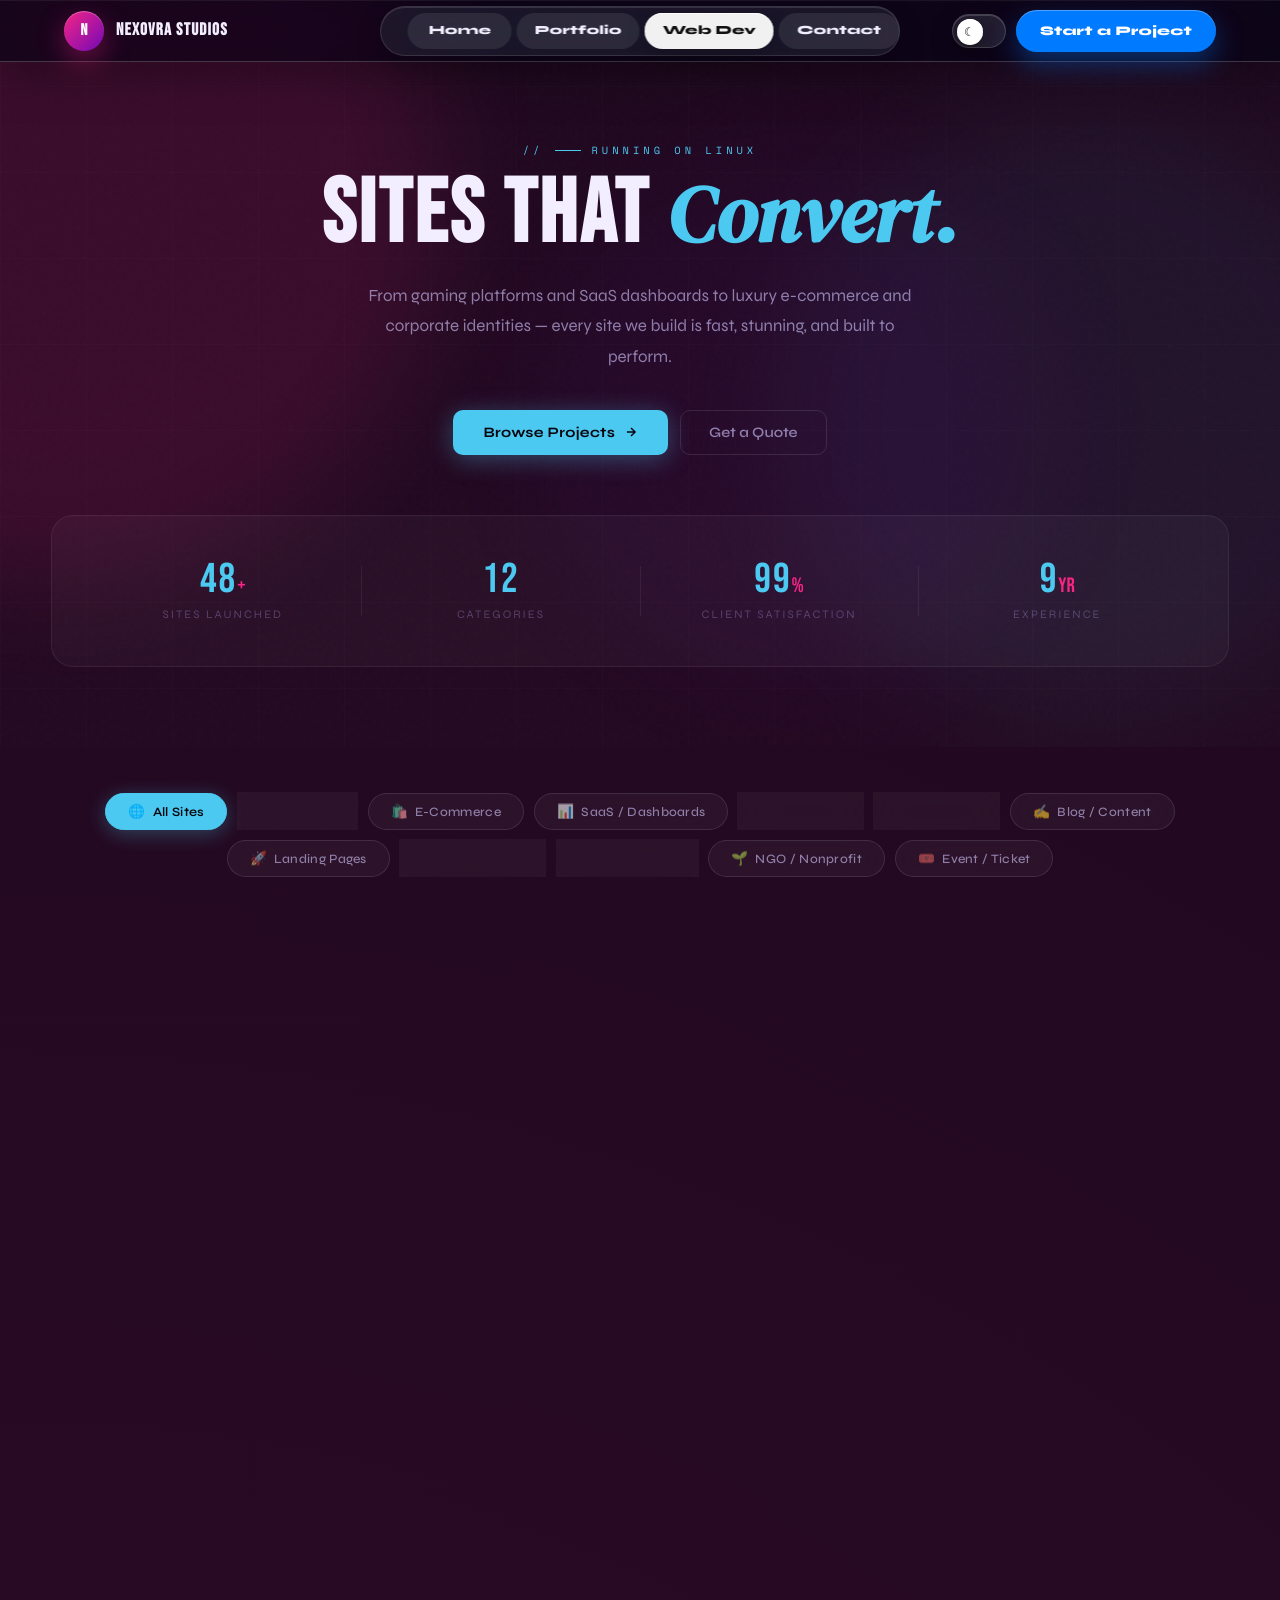
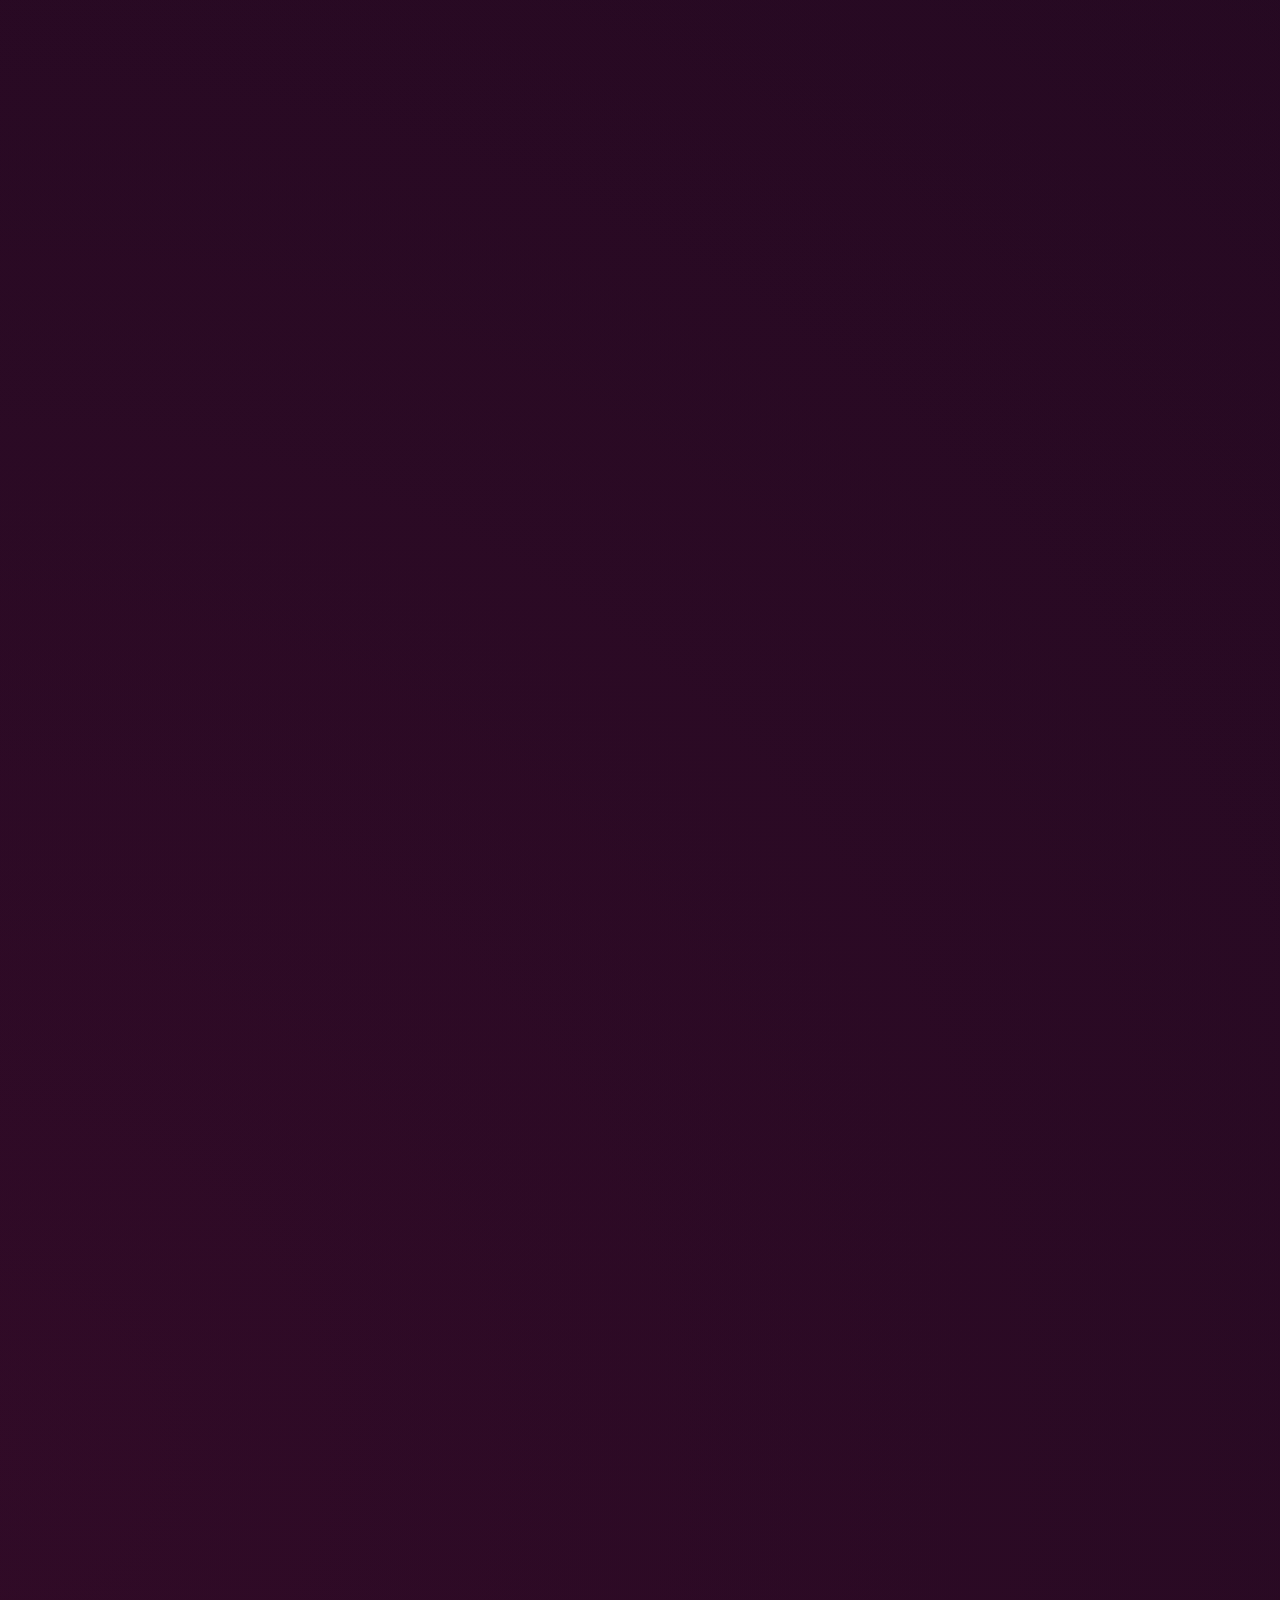
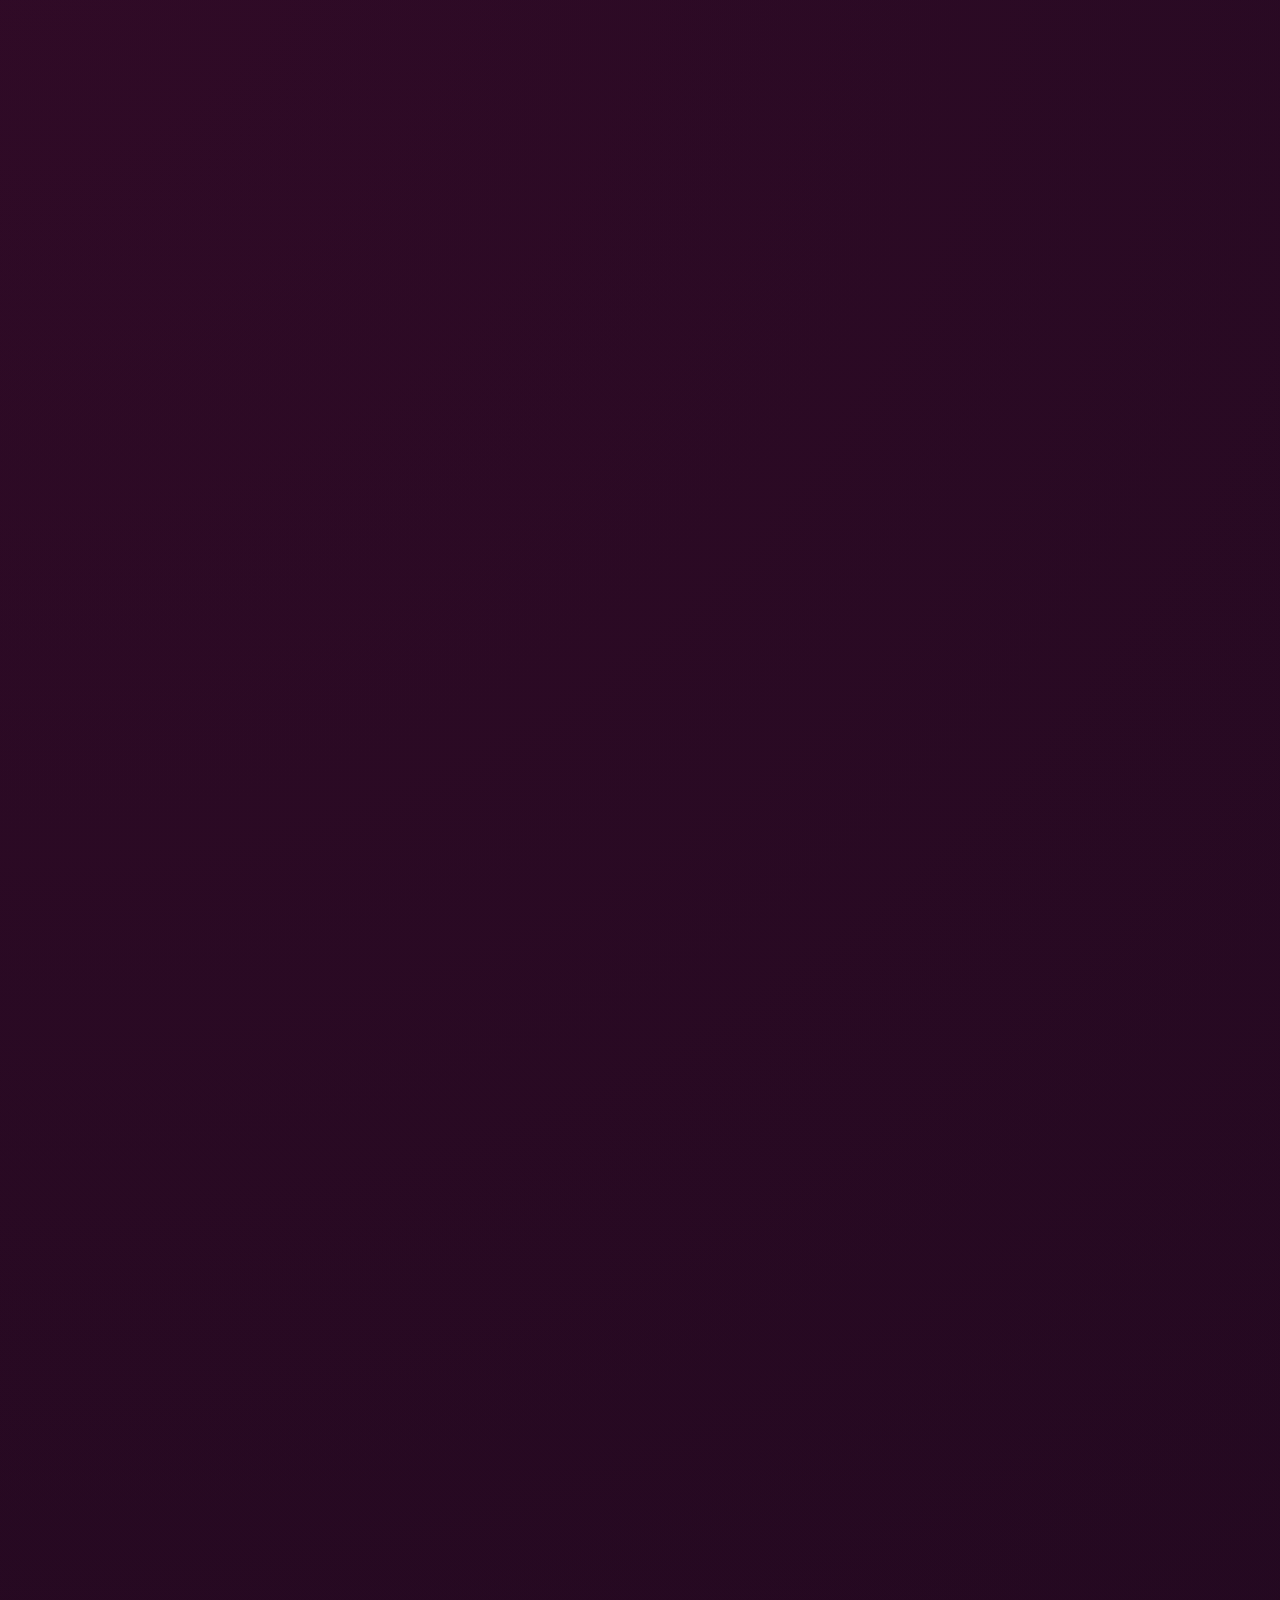
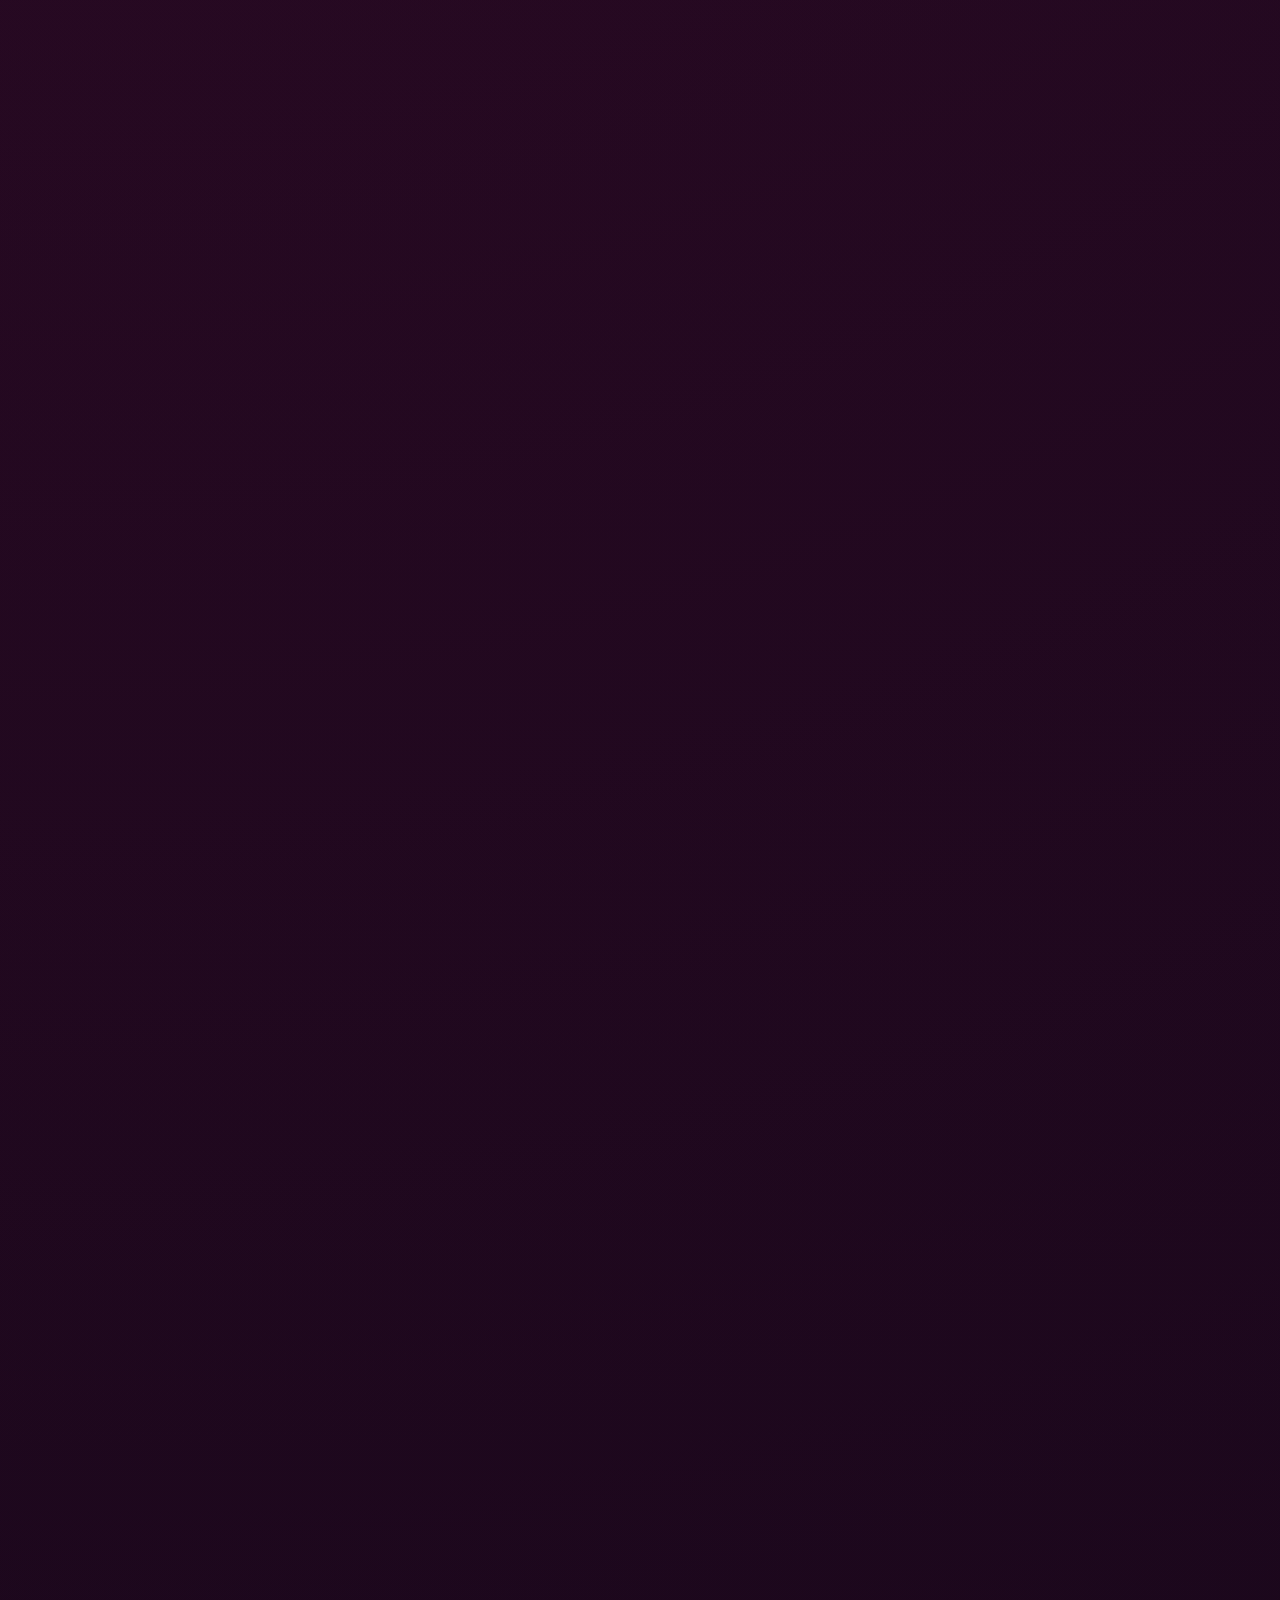
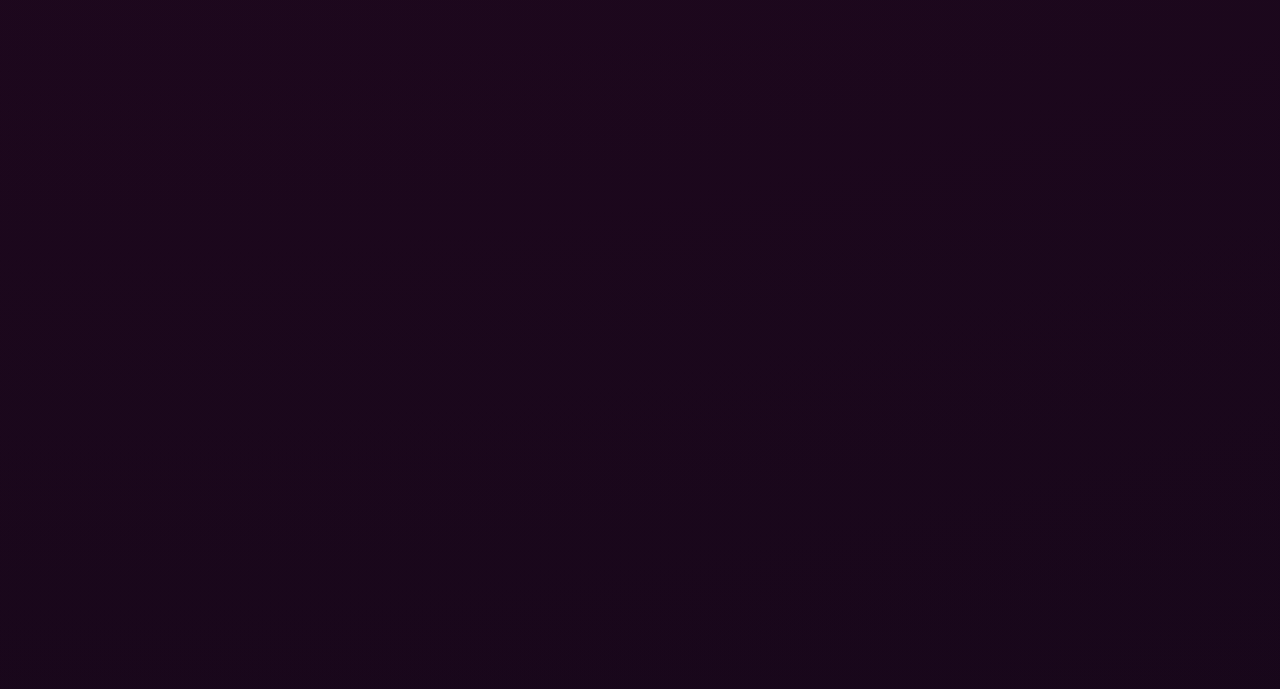
==== commit 62638b90: "Update apps.html" ====
--- a/apps.html
+++ b/apps.html
@@ -518,7 +518,7 @@
       </div>
     </div>
     <div class="footer-bottom">
-      <p>© 2017–2026 Nexovra Studios. All rights reserved.</p>
+      <p>© 2017–2026 Nexovra Studios. All rights reserved. All designs, graphics, portfolio work, branding assets, website content, animations, and creative materials displayed on this website are the exclusive property of Nexovra Studios. Unauthorized copying, reproduction, modification, distribution, or commercial use of any content is strictly prohibited. Made with ❤️ by Nexovra Studios · Version 2.0.1.</p>
       <div class="social-row">
         <a href="https://www.instagram.com/nexovrastudios" target="_blank" rel="noopener" class="social-btn" aria-label="Instagram">IG</a>
         <a href="https://x.com/nexovrastudios" target="_blank" rel="noopener" class="social-btn" aria-label="X">𝕏</a>
@@ -1221,4 +1221,4 @@
 </script>
 </body>
 </html>
-  +  
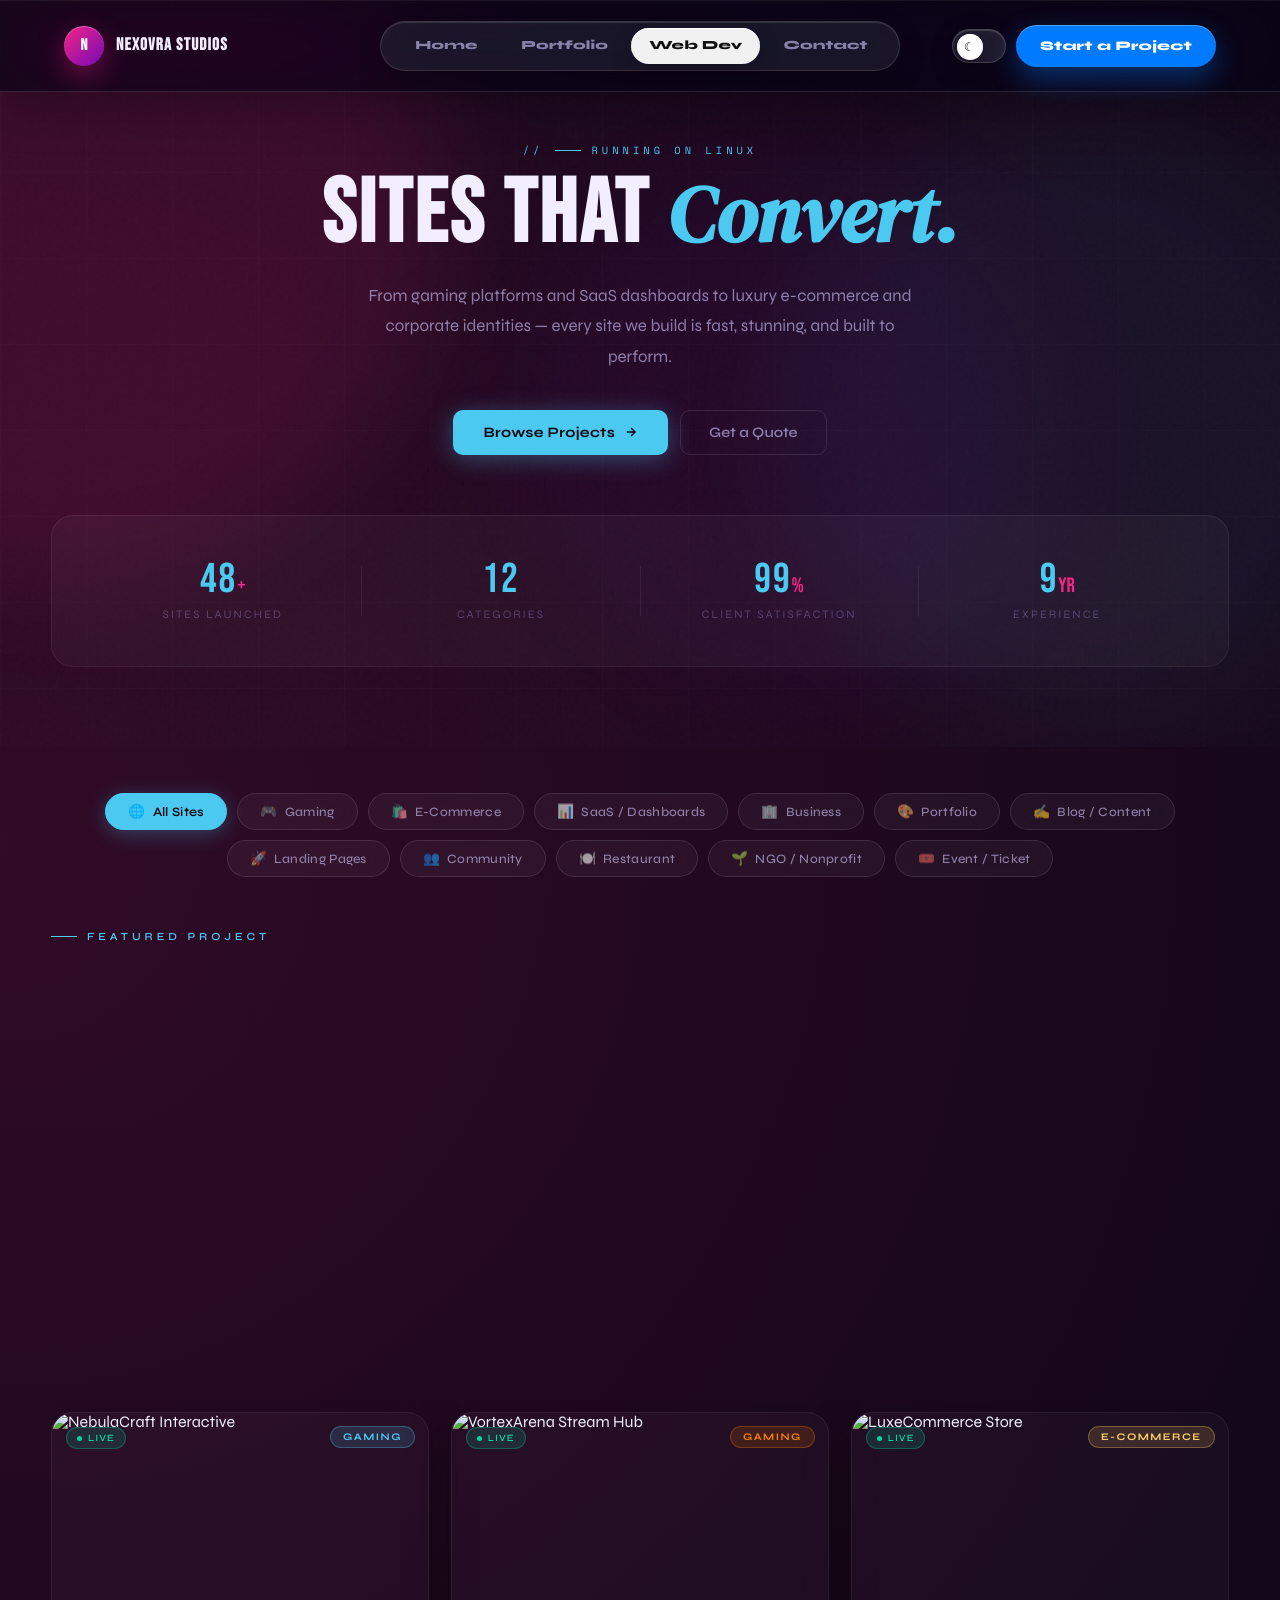
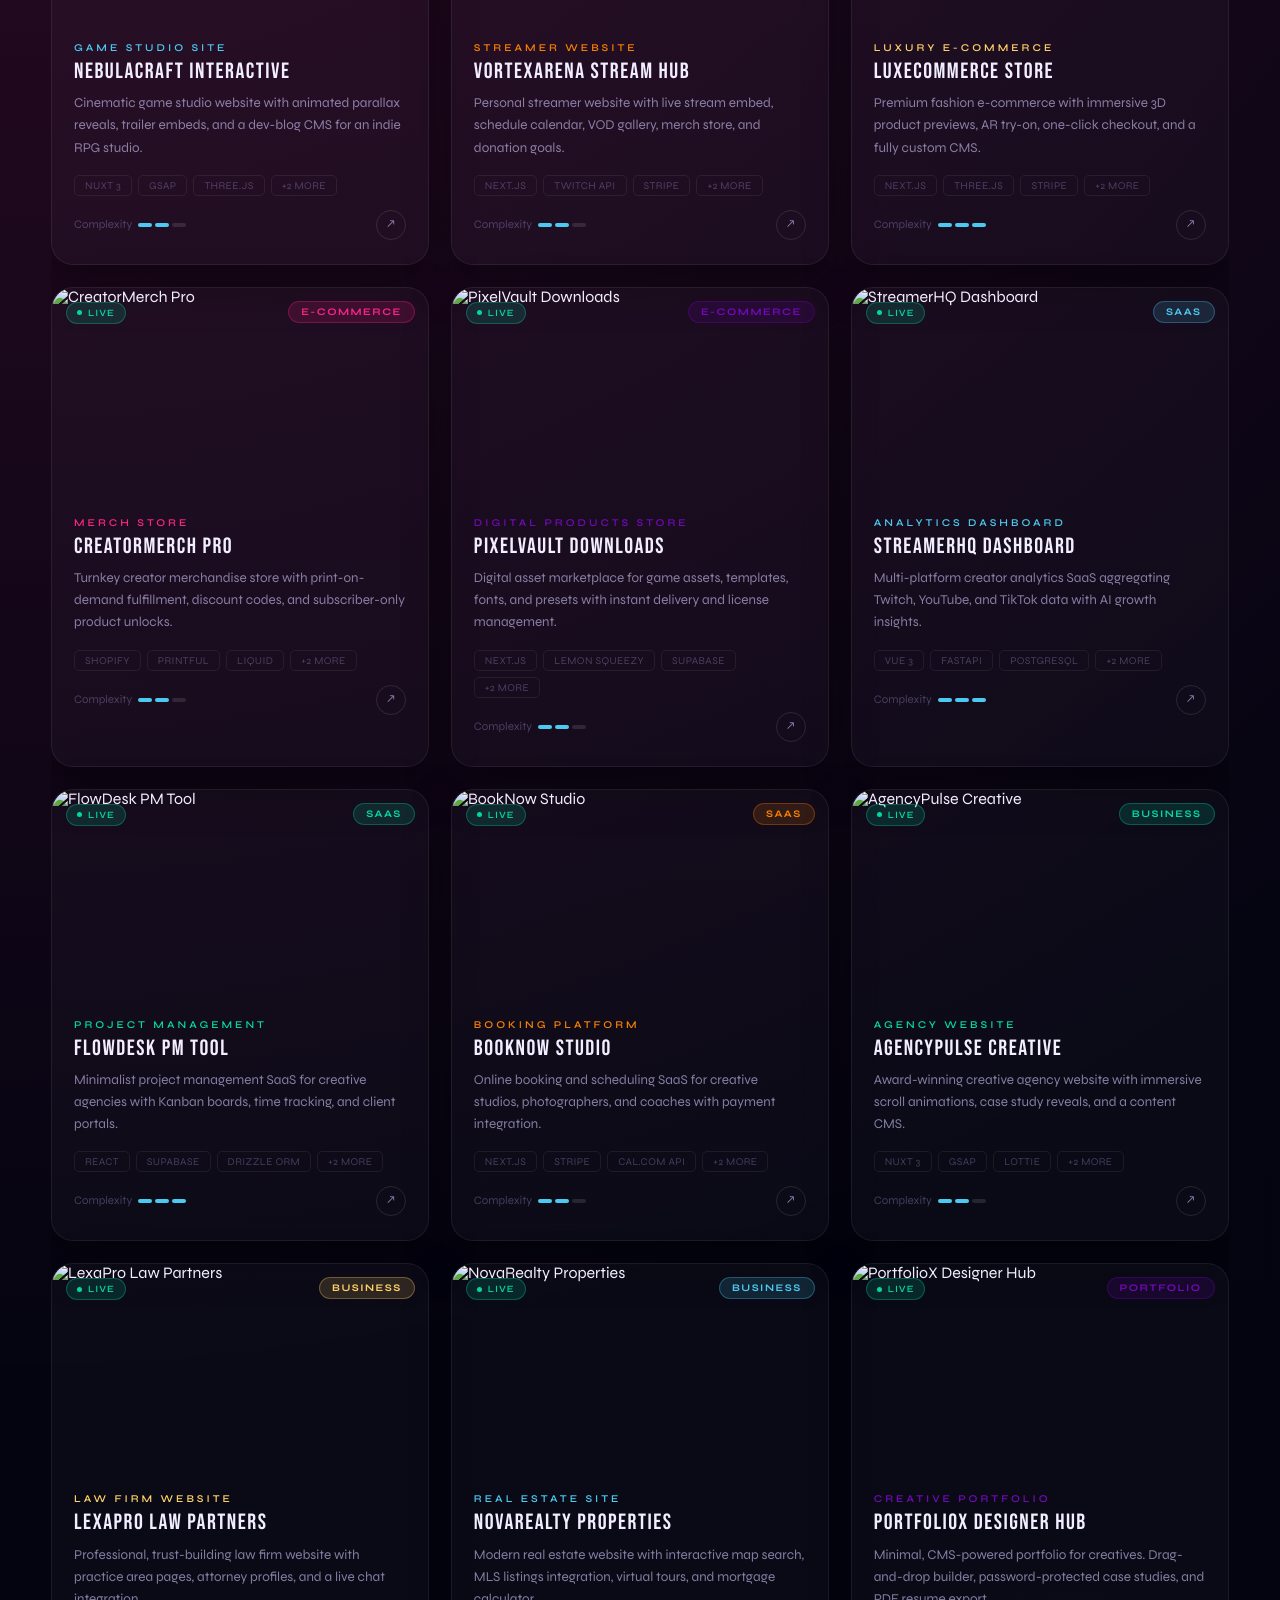
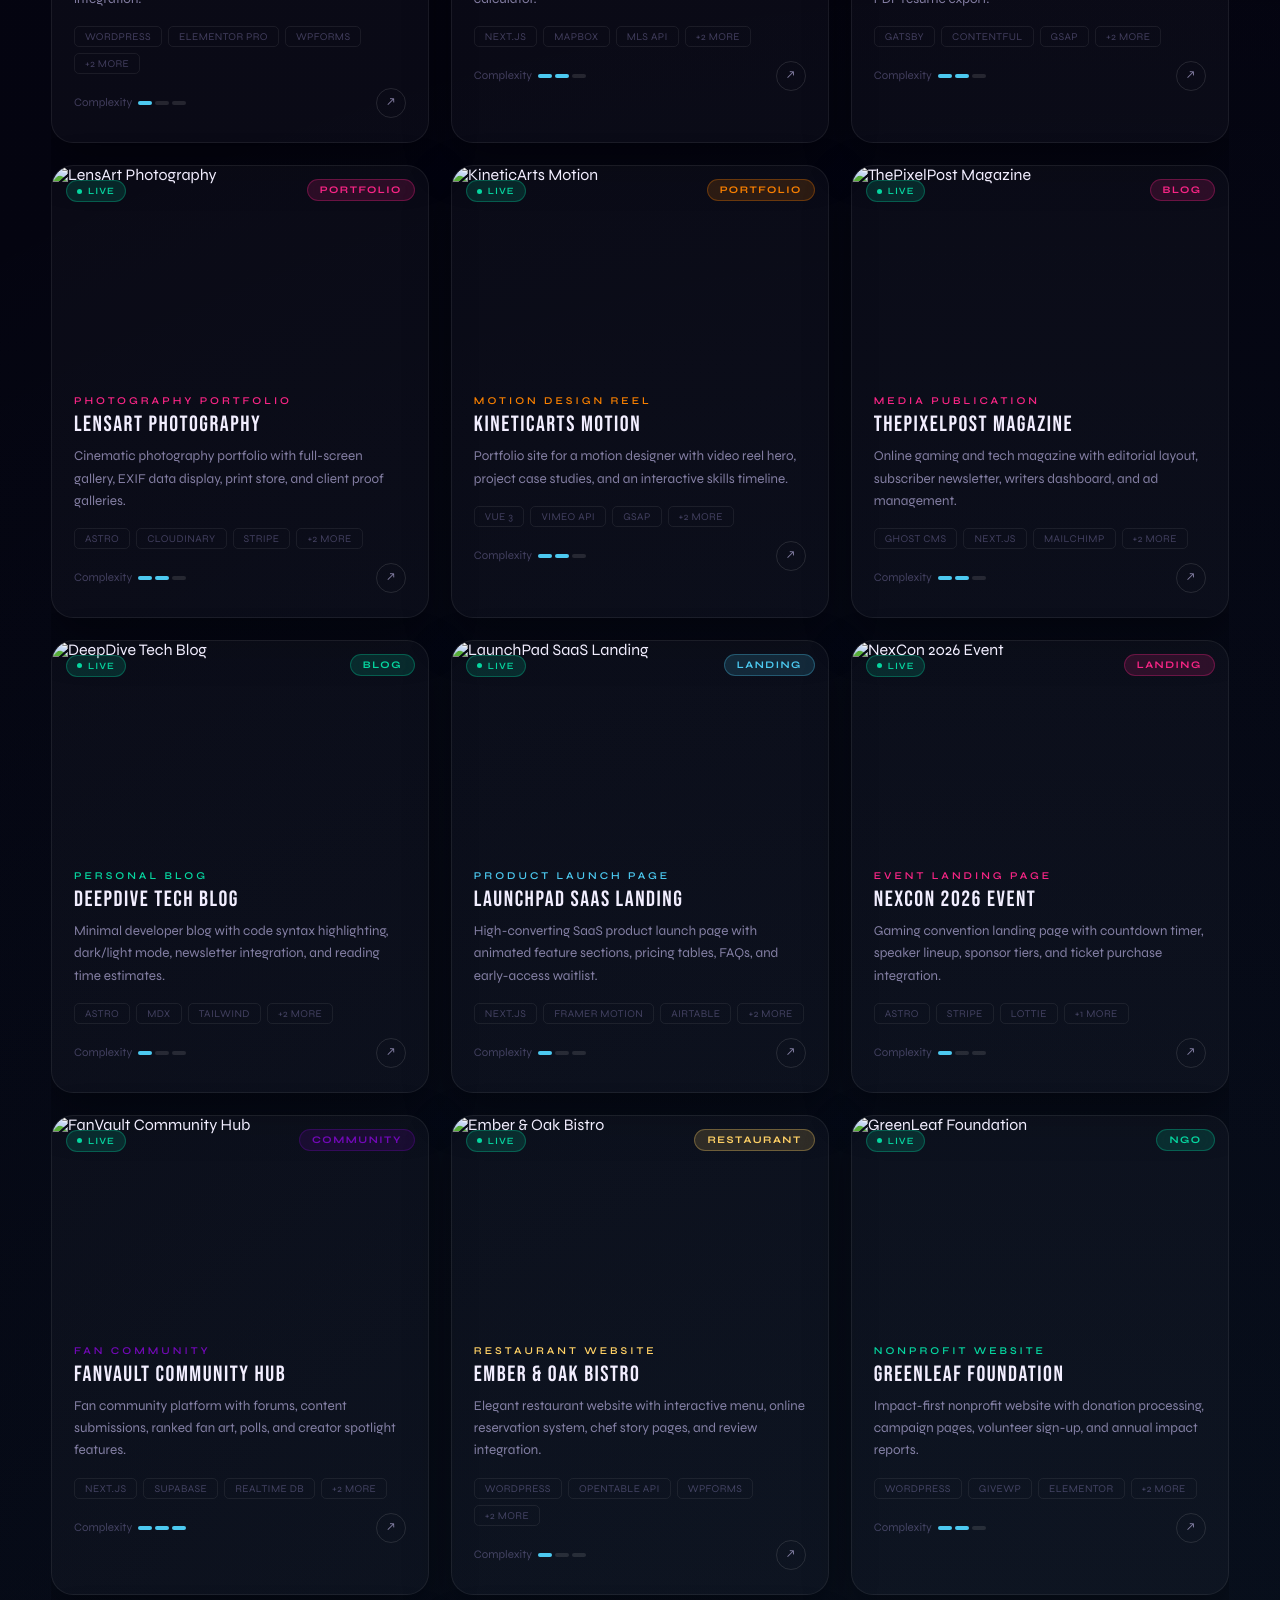
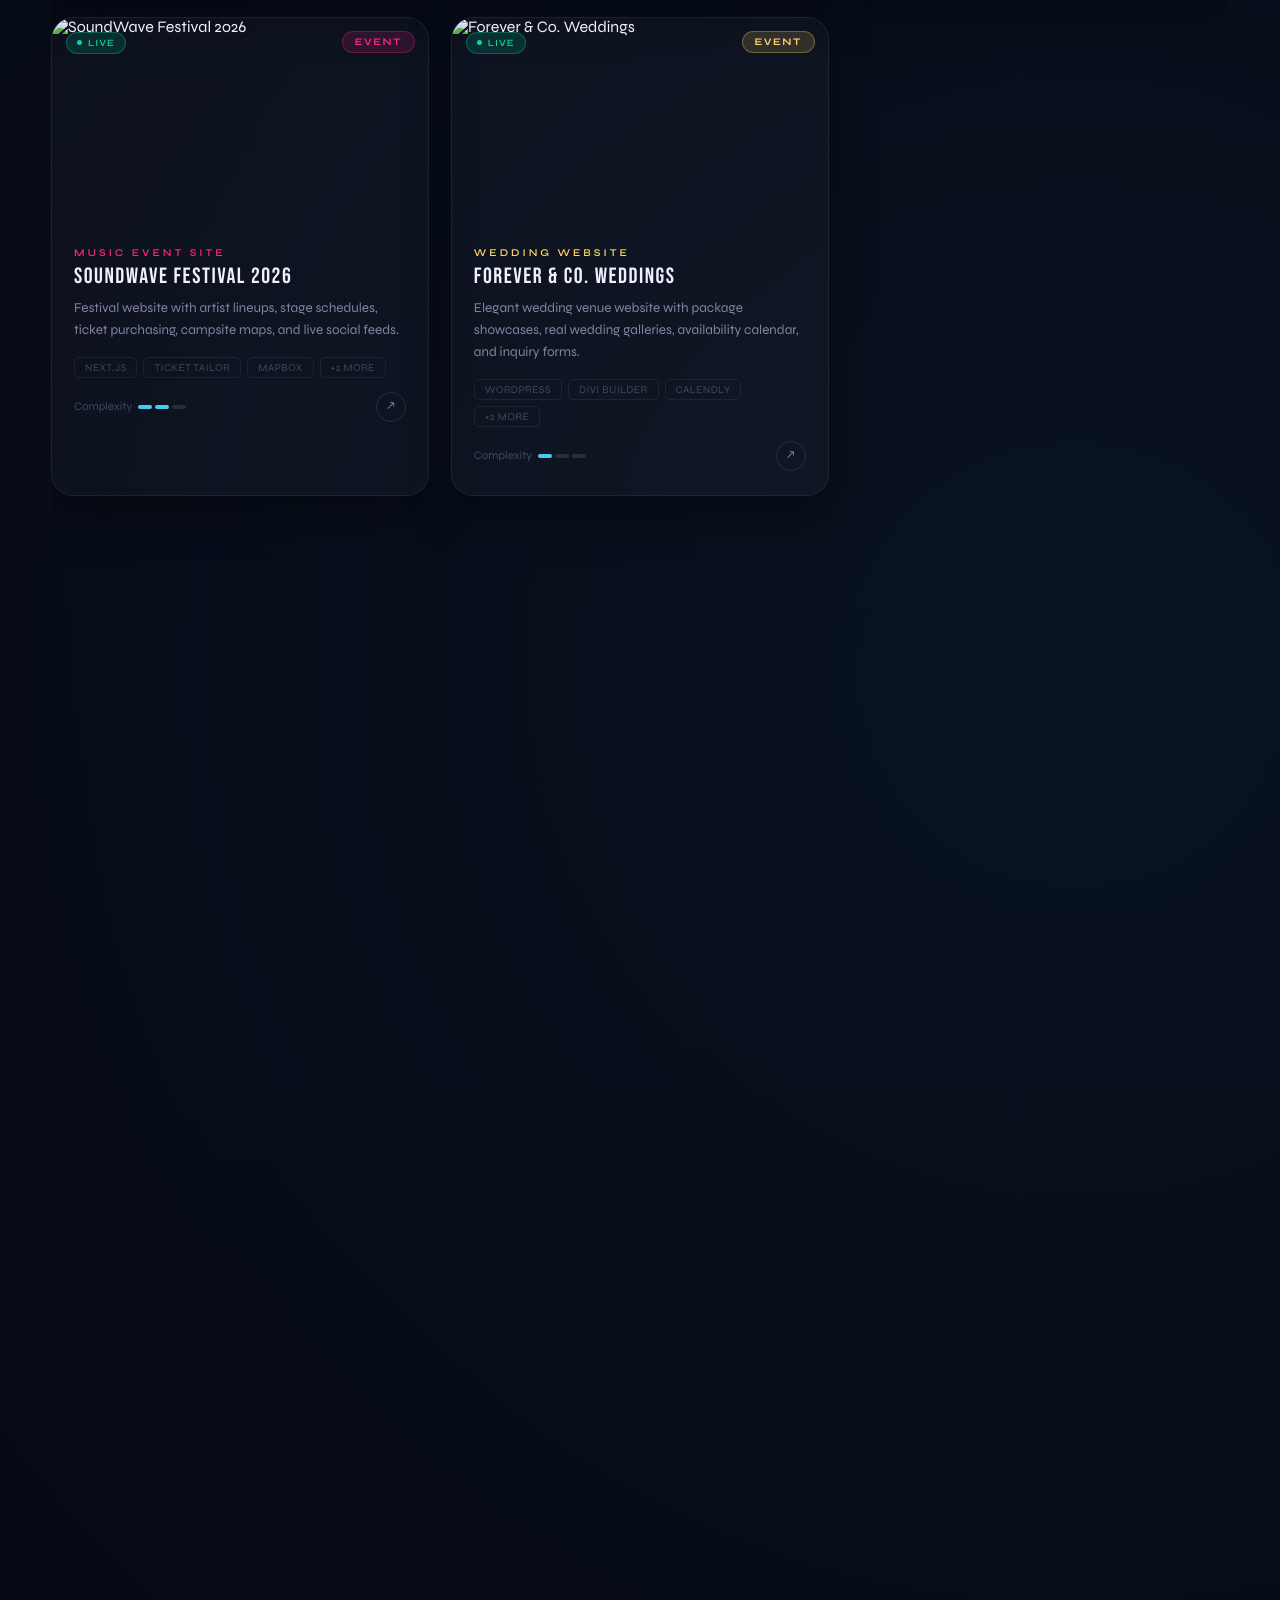
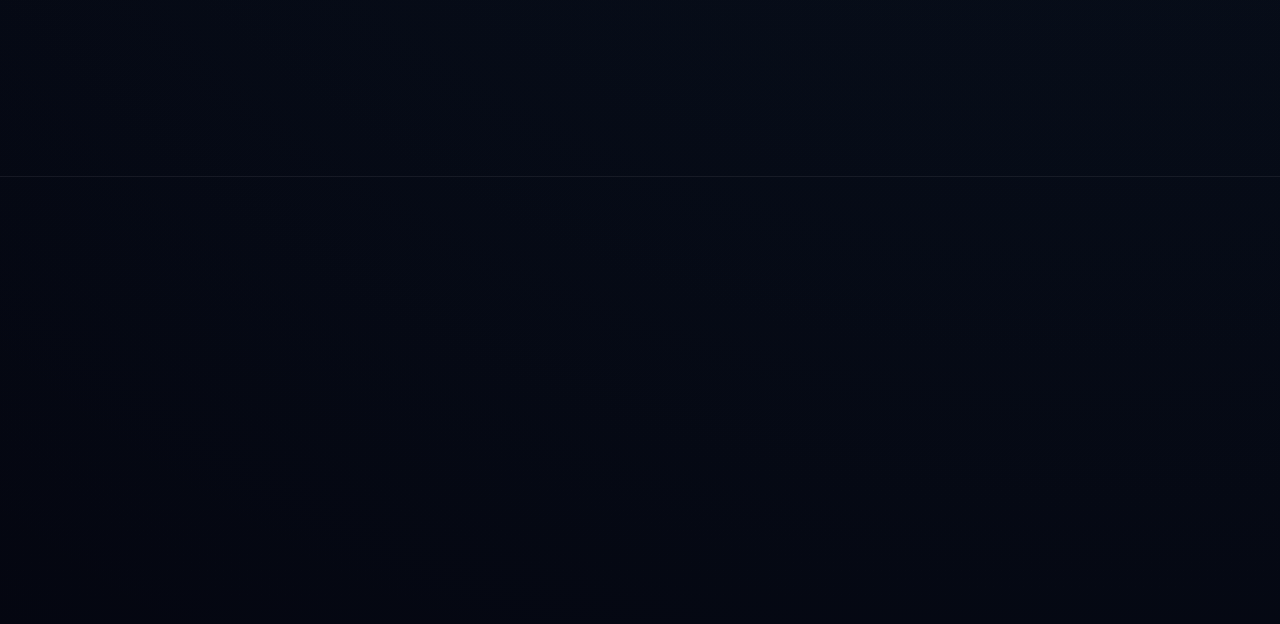
==== commit bf14b1d0: "Add files via upload" ====
--- a/apps.html
+++ b/apps.html
@@ -518,7 +518,7 @@
       </div>
     </div>
     <div class="footer-bottom">
-      <p>© 2017–2026 Nexovra Studios. All rights reserved. All designs, graphics, portfolio work, branding assets, website content, animations, and creative materials displayed on this website are the exclusive property of Nexovra Studios. Unauthorized copying, reproduction, modification, distribution, or commercial use of any content is strictly prohibited. Made with ❤️ by Nexovra Studios · Version 2.0.1.</p>
+      <p>© 2017–2026 Nexovra Studios. All rights reserved.</p>
       <div class="social-row">
         <a href="https://www.instagram.com/nexovrastudios" target="_blank" rel="noopener" class="social-btn" aria-label="Instagram">IG</a>
         <a href="https://x.com/nexovrastudios" target="_blank" rel="noopener" class="social-btn" aria-label="X">𝕏</a>
@@ -1221,4 +1221,4 @@
 </script>
 </body>
 </html>
-  
+  
